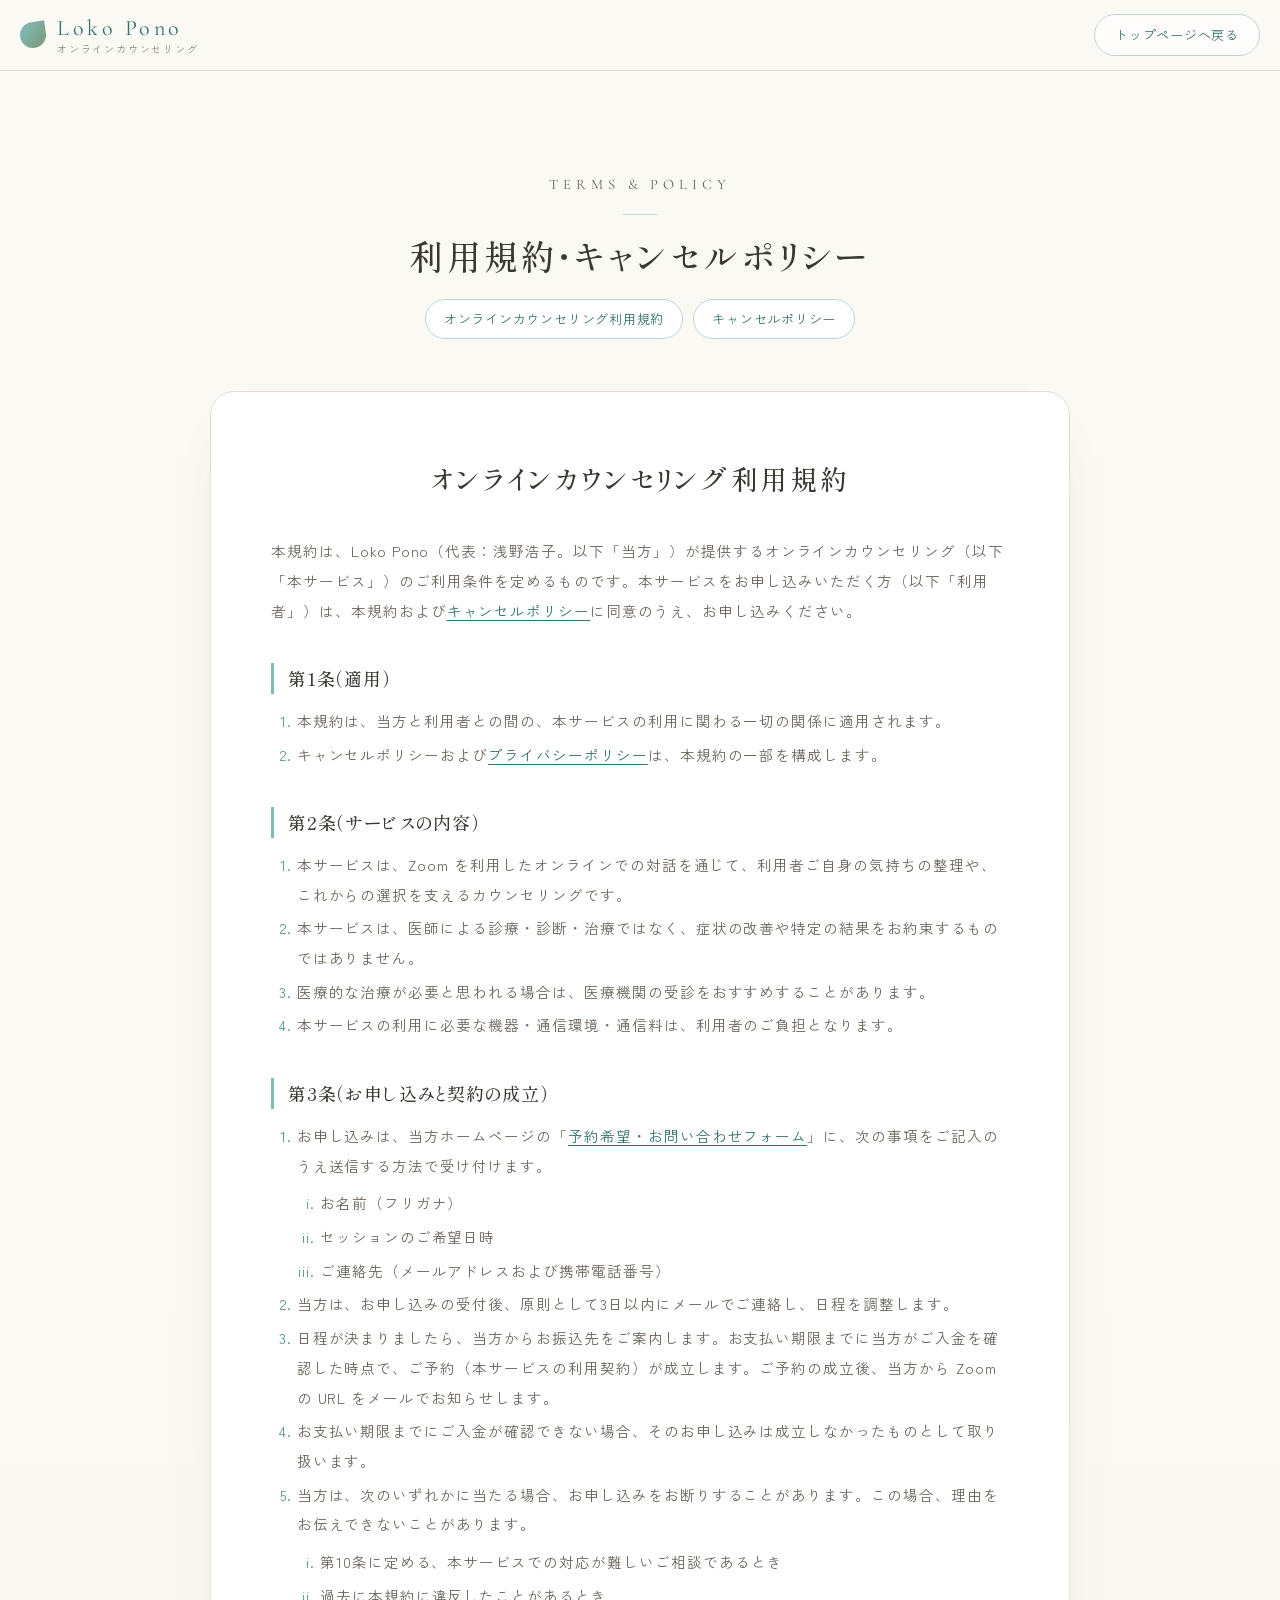
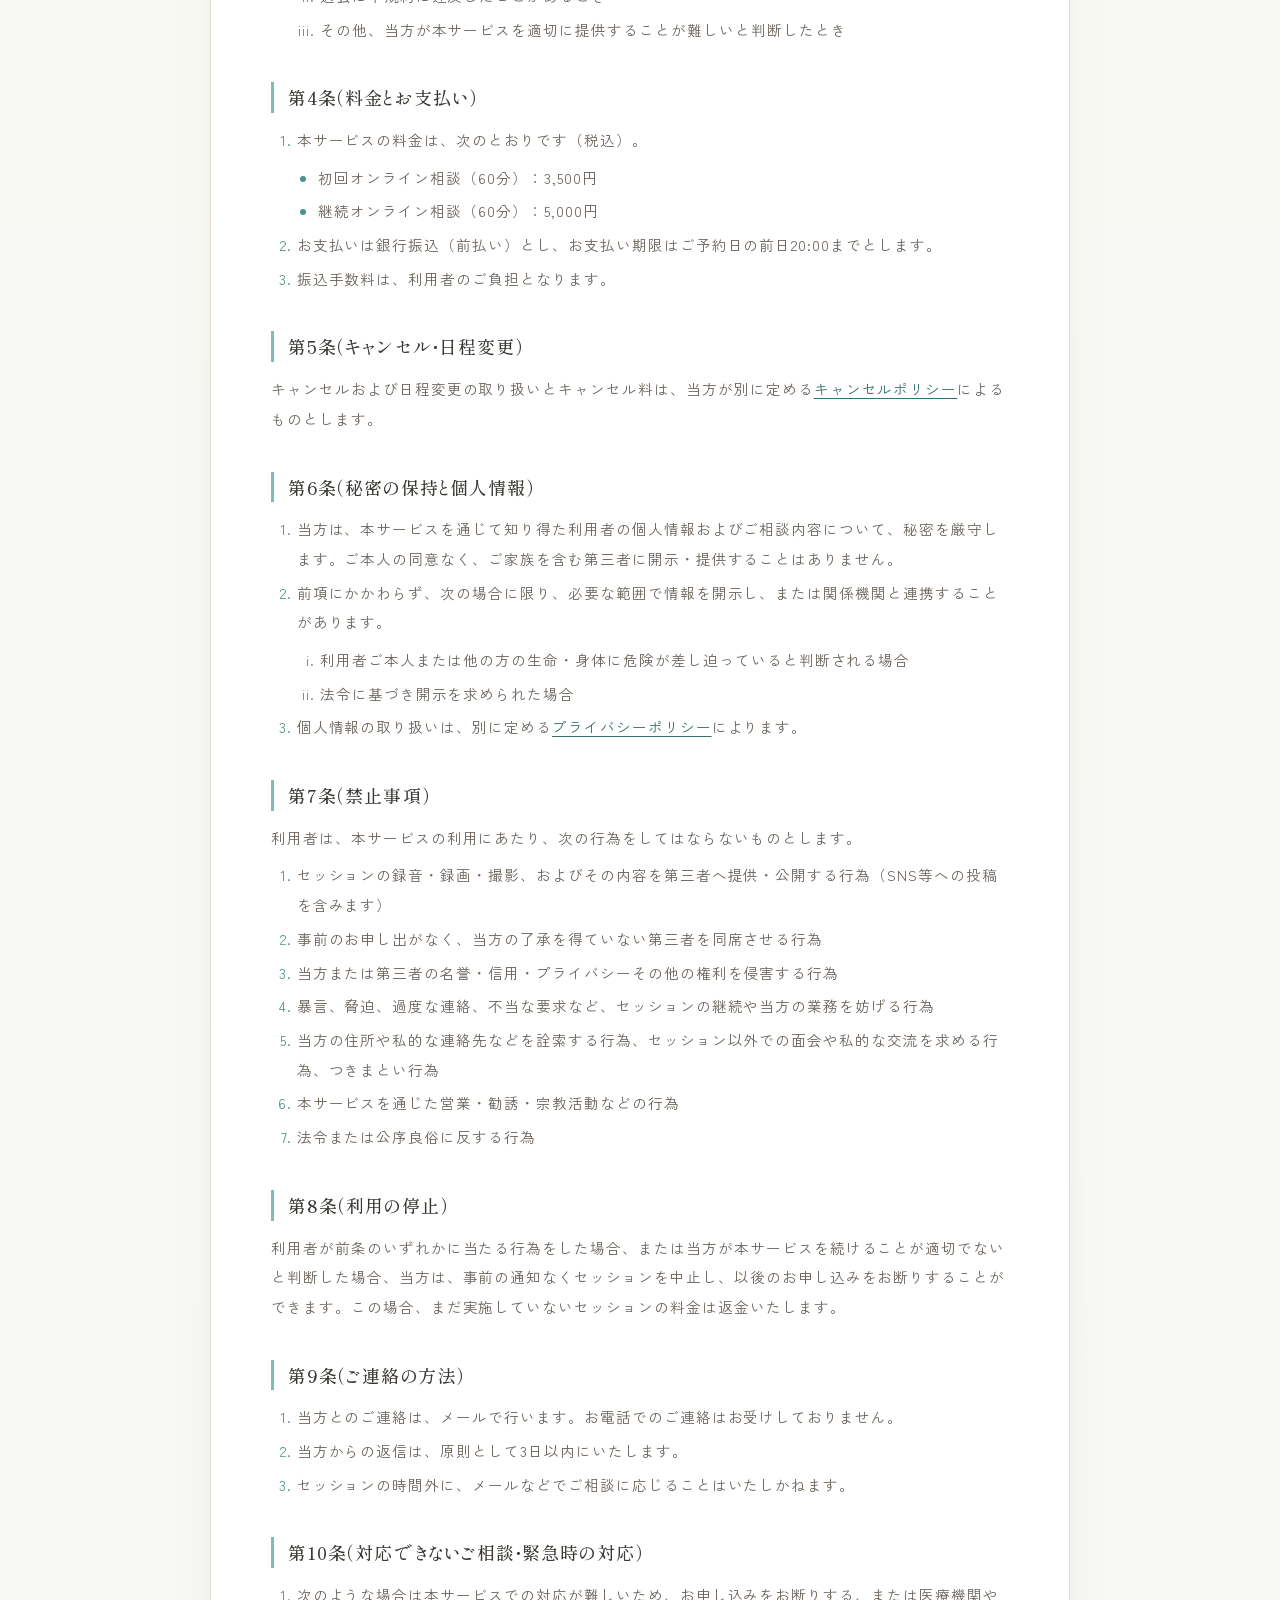
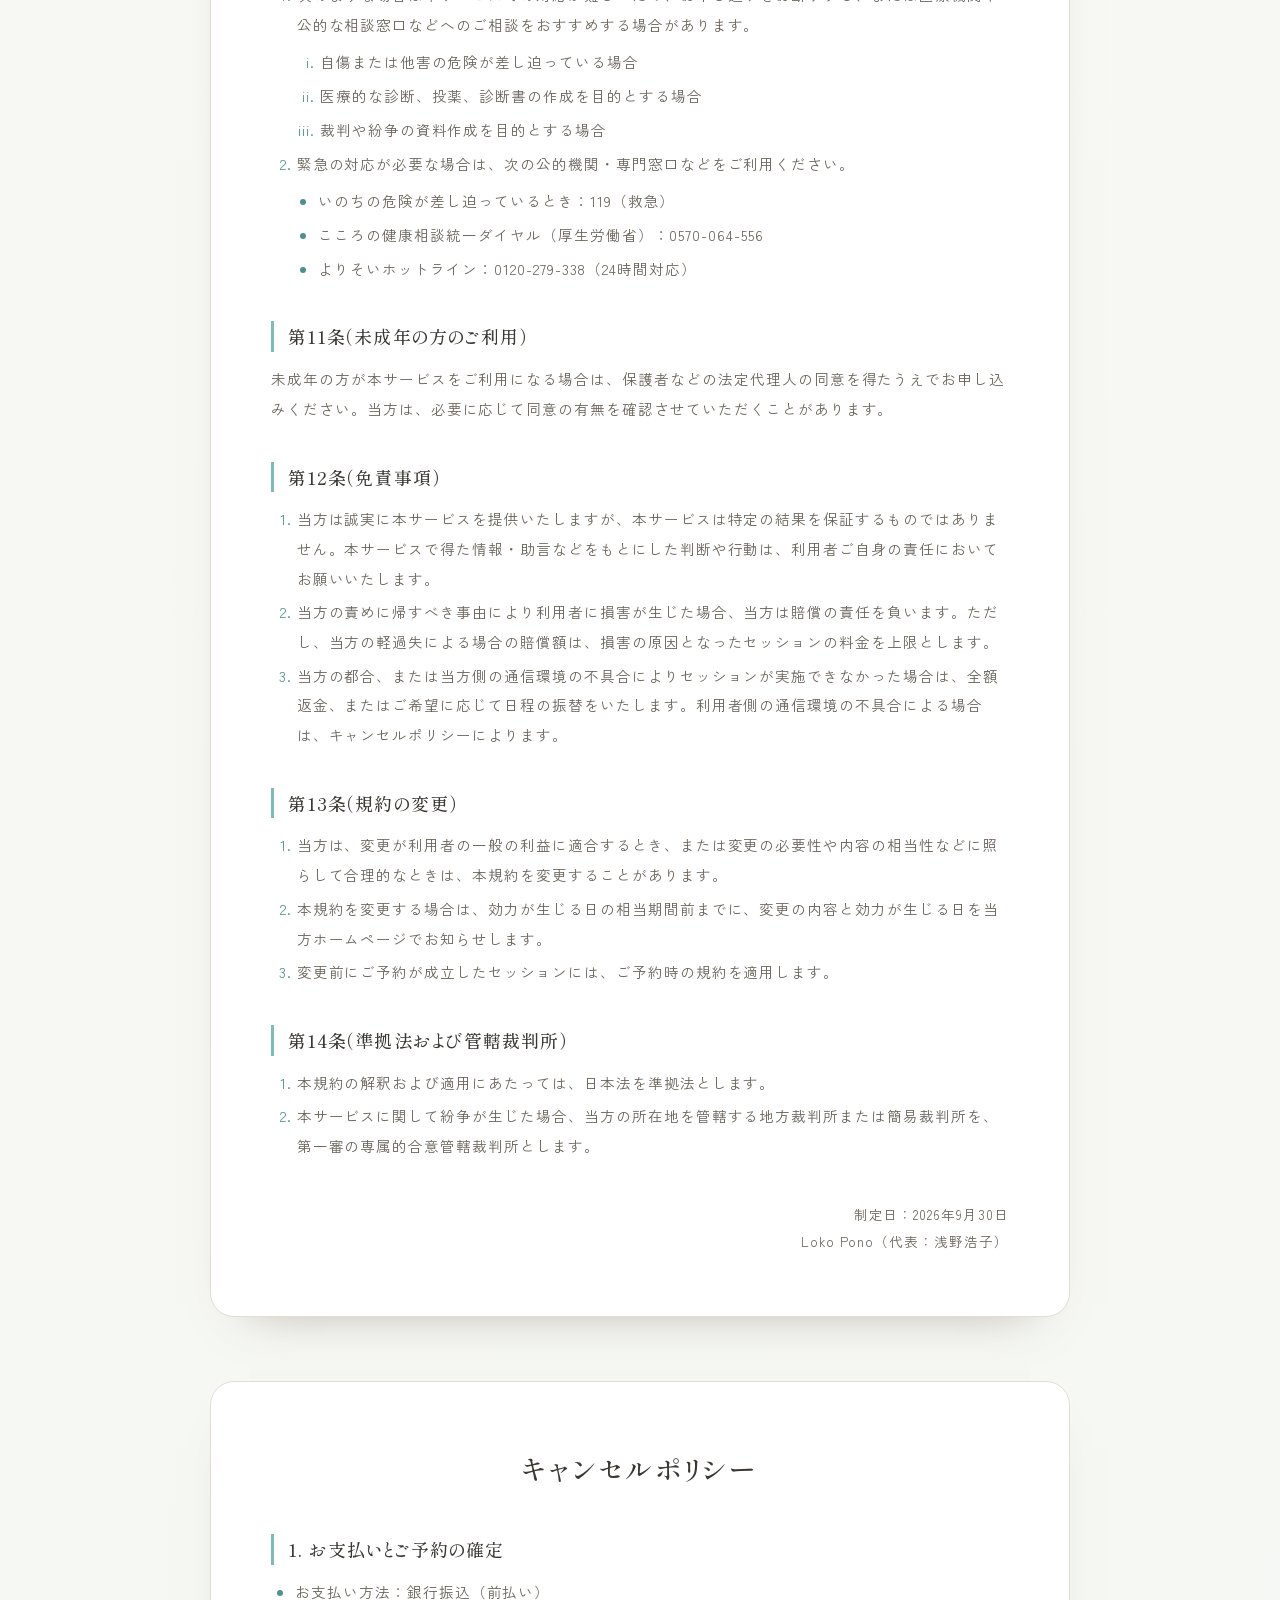
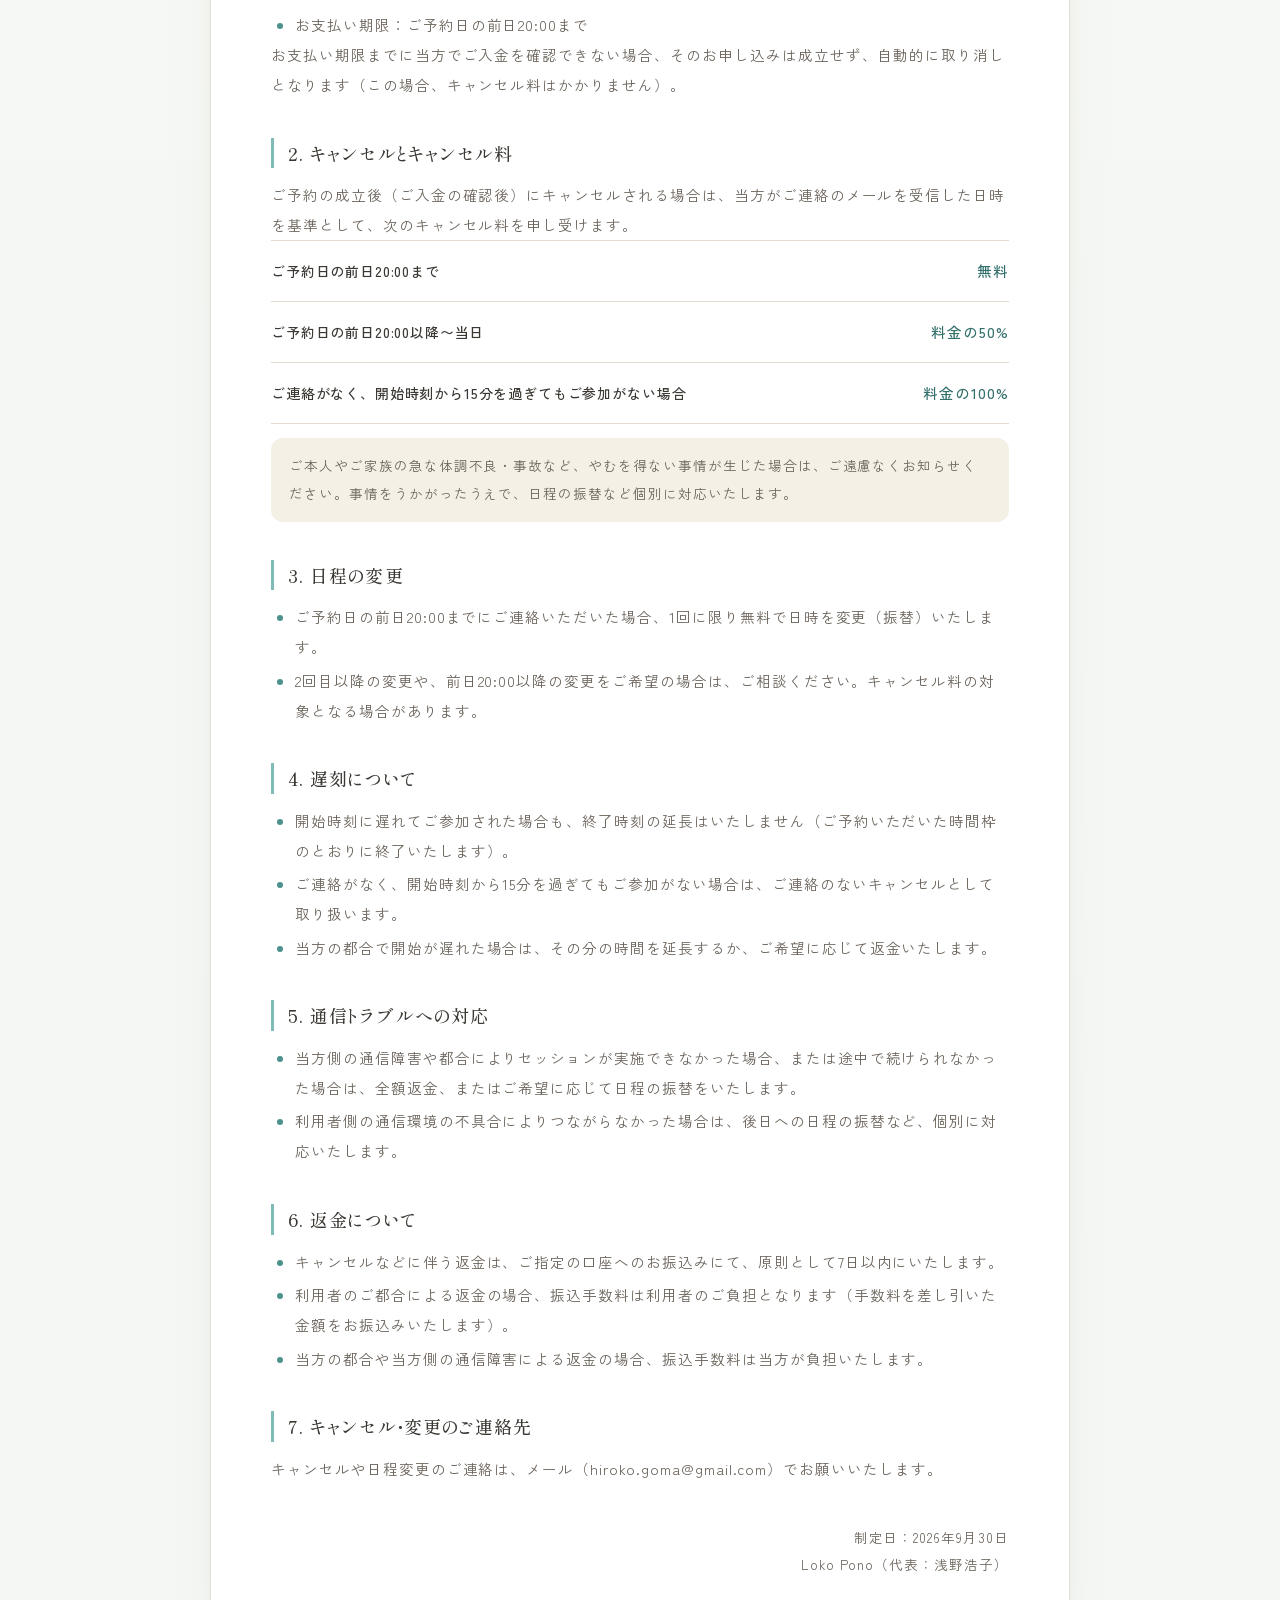
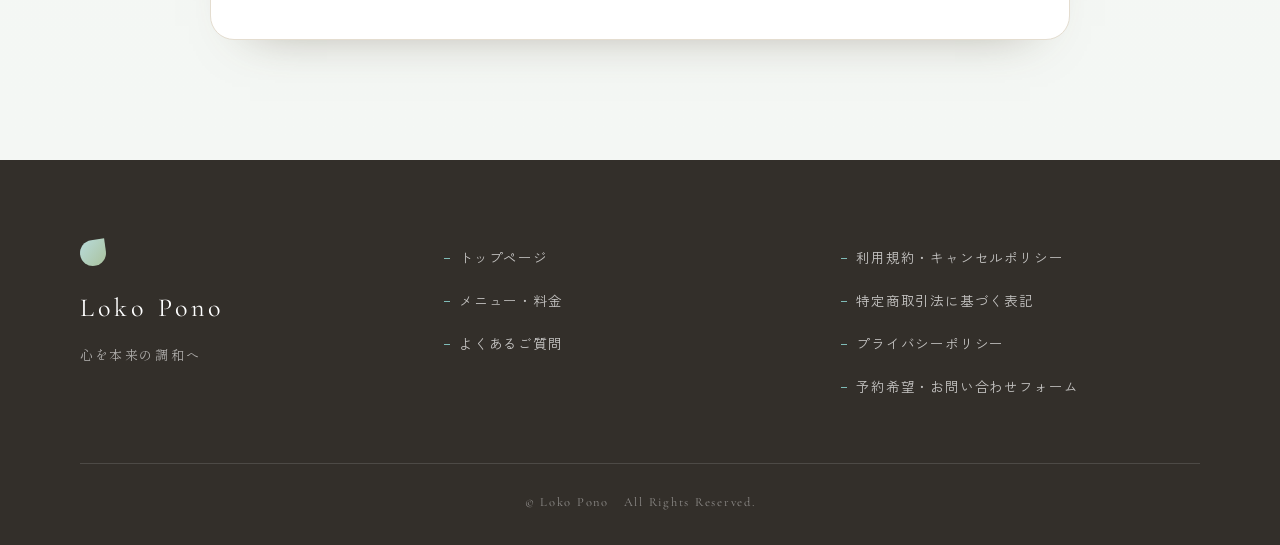
==== terms.html @ d4ac3c30 "Add files via upload" ====
<!DOCTYPE html>
<html lang="ja">
<head>
<meta charset="UTF-8">
<meta name="viewport" content="width=device-width, initial-scale=1.0">
<title>利用規約・キャンセルポリシー｜Loko Pono（ロコ・ポノ）オンラインカウンセリング</title>
<meta name="description" content="Loko Pono オンラインカウンセリングの利用規約とキャンセルポリシーです。">
<meta name="format-detection" content="telephone=no">
<link rel="preconnect" href="https://fonts.googleapis.com">
<link rel="preconnect" href="https://fonts.gstatic.com" crossorigin>
<link href="https://fonts.googleapis.com/css2?family=Shippori+Mincho+B1:wght@400;500;600&family=Zen+Kaku+Gothic+New:wght@300;400;500;700&family=Cormorant+Garamond:ital,wght@0,300;0,400;1,300&display=swap" rel="stylesheet">
<link rel="stylesheet" href="assets/css/style.css">
</head>
<body class="page-legal">

<header class="header" id="header">
  <div class="header__inner">
    <a href="index.html" class="logo">
      <span class="logo__mark" aria-hidden="true"></span>
      <span class="logo__text">
        <span class="logo__en">Loko Pono</span>
        <span class="logo__ja">オンラインカウンセリング</span>
      </span>
    </a>
    <a href="index.html" class="header__back">トップページへ戻る</a>
  </div>
</header>

<main class="legal">
  <div class="legal__inner">
    <header class="sec-head">
      <p class="sec-head__en">Terms &amp; Policy</p>
      <h1 class="sec-head__ja">利用規約・<br class="sp-only">キャンセルポリシー</h1>
    </header>

    <nav class="legal__toc" aria-label="このページの目次">
      <a href="#terms">オンラインカウンセリング利用規約</a>
      <a href="#cancel">キャンセルポリシー</a>
    </nav>

    <!-- ============ 利用規約 ============ -->
    <section class="legal__box" id="terms">
      <h2 class="legal__title">オンラインカウンセリング<br class="sp-only">利用規約</h2>
      <p class="legal__lead">本規約は、Loko Pono（代表：浅野浩子。以下「当方」）が提供するオンラインカウンセリング（以下「本サービス」）のご利用条件を定めるものです。本サービスをお申し込みいただく方（以下「利用者」）は、本規約および<a href="#cancel">キャンセルポリシー</a>に同意のうえ、お申し込みください。</p>

      <h3>第1条（適用）</h3>
      <ol>
        <li>本規約は、当方と利用者との間の、本サービスの利用に関わる一切の関係に適用されます。</li>
        <li>キャンセルポリシーおよび<a href="privacy.html">プライバシーポリシー</a>は、本規約の一部を構成します。</li>
      </ol>

      <h3>第2条（サービスの内容）</h3>
      <ol>
        <li>本サービスは、Zoom を利用したオンラインでの対話を通じて、利用者ご自身の気持ちの整理や、これからの選択を支えるカウンセリングです。</li>
        <li>本サービスは、医師による診療・診断・治療ではなく、症状の改善や特定の結果をお約束するものではありません。</li>
        <li>医療的な治療が必要と思われる場合は、医療機関の受診をおすすめすることがあります。</li>
        <li>本サービスの利用に必要な機器・通信環境・通信料は、利用者のご負担となります。</li>
      </ol>

      <h3>第3条（お申し込みと契約の成立）</h3>
      <ol>
        <li>お申し込みは、当方ホームページの「<a href="index.html#reserve">予約希望・お問い合わせフォーム</a>」に、次の事項をご記入のうえ送信する方法で受け付けます。
          <ol>
            <li>お名前（フリガナ）</li>
            <li>セッションのご希望日時</li>
            <li>ご連絡先（メールアドレスおよび携帯電話番号）</li>
          </ol>
        </li>
        <li>当方は、お申し込みの受付後、原則として3日以内にメールでご連絡し、日程を調整します。</li>
        <li>日程が決まりましたら、当方からお振込先をご案内します。お支払い期限までに当方がご入金を確認した時点で、ご予約（本サービスの利用契約）が成立します。ご予約の成立後、当方から Zoom の URL をメールでお知らせします。</li>
        <li>お支払い期限までにご入金が確認できない場合、そのお申し込みは成立しなかったものとして取り扱います。</li>
        <li>当方は、次のいずれかに当たる場合、お申し込みをお断りすることがあります。この場合、理由をお伝えできないことがあります。
          <ol>
            <li>第10条に定める、本サービスでの対応が難しいご相談であるとき</li>
            <li>過去に本規約に違反したことがあるとき</li>
            <li>その他、当方が本サービスを適切に提供することが難しいと判断したとき</li>
          </ol>
        </li>
      </ol>

      <h3>第4条（料金とお支払い）</h3>
      <ol>
        <li>本サービスの料金は、次のとおりです（税込）。
          <ul>
            <li>初回オンライン相談（60分）：3,500円</li>
            <li>継続オンライン相談（60分）：5,000円</li>
          </ul>
        </li>
        <li>お支払いは銀行振込（前払い）とし、お支払い期限はご予約日の前日20:00までとします。</li>
        <li>振込手数料は、利用者のご負担となります。</li>
      </ol>

      <h3>第5条（キャンセル・日程変更）</h3>
      <p>キャンセルおよび日程変更の取り扱いとキャンセル料は、当方が別に定める<a href="#cancel">キャンセルポリシー</a>によるものとします。</p>

      <h3>第6条（秘密の保持と個人情報）</h3>
      <ol>
        <li>当方は、本サービスを通じて知り得た利用者の個人情報およびご相談内容について、秘密を厳守します。ご本人の同意なく、ご家族を含む第三者に開示・提供することはありません。</li>
        <li>前項にかかわらず、次の場合に限り、必要な範囲で情報を開示し、または関係機関と連携することがあります。
          <ol>
            <li>利用者ご本人または他の方の生命・身体に危険が差し迫っていると判断される場合</li>
            <li>法令に基づき開示を求められた場合</li>
          </ol>
        </li>
        <li>個人情報の取り扱いは、別に定める<a href="privacy.html">プライバシーポリシー</a>によります。</li>
      </ol>

      <h3>第7条（禁止事項）</h3>
      <p>利用者は、本サービスの利用にあたり、次の行為をしてはならないものとします。</p>
      <ol>
        <li>セッションの録音・録画・撮影、およびその内容を第三者へ提供・公開する行為（SNS等への投稿を含みます）</li>
        <li>事前のお申し出がなく、当方の了承を得ていない第三者を同席させる行為</li>
        <li>当方または第三者の名誉・信用・プライバシーその他の権利を侵害する行為</li>
        <li>暴言、脅迫、過度な連絡、不当な要求など、セッションの継続や当方の業務を妨げる行為</li>
        <li>当方の住所や私的な連絡先などを詮索する行為、セッション以外での面会や私的な交流を求める行為、つきまとい行為</li>
        <li>本サービスを通じた営業・勧誘・宗教活動などの行為</li>
        <li>法令または公序良俗に反する行為</li>
      </ol>

      <h3>第8条（利用の停止）</h3>
      <p>利用者が前条のいずれかに当たる行為をした場合、または当方が本サービスを続けることが適切でないと判断した場合、当方は、事前の通知なくセッションを中止し、以後のお申し込みをお断りすることができます。この場合、まだ実施していないセッションの料金は返金いたします。</p>

      <h3>第9条（ご連絡の方法）</h3>
      <ol>
        <li>当方とのご連絡は、メールで行います。お電話でのご連絡はお受けしておりません。</li>
        <li>当方からの返信は、原則として3日以内にいたします。</li>
        <li>セッションの時間外に、メールなどでご相談に応じることはいたしかねます。</li>
      </ol>

      <h3>第10条（対応できないご相談・緊急時の対応）</h3>
      <ol>
        <li>次のような場合は本サービスでの対応が難しいため、お申し込みをお断りする、または医療機関や公的な相談窓口などへのご相談をおすすめする場合があります。
          <ol>
            <li>自傷または他害の危険が差し迫っている場合</li>
            <li>医療的な診断、投薬、診断書の作成を目的とする場合</li>
            <li>裁判や紛争の資料作成を目的とする場合</li>
          </ol>
        </li>
        <li>緊急の対応が必要な場合は、次の公的機関・専門窓口などをご利用ください。
          <ul>
            <li>いのちの危険が差し迫っているとき：119（救急）</li>
            <li>こころの健康相談統一ダイヤル（厚生労働省）：0570-064-556</li>
            <li>よりそいホットライン：0120-279-338（24時間対応）</li>
          </ul>
        </li>
      </ol>

      <h3>第11条（未成年の方のご利用）</h3>
      <p>未成年の方が本サービスをご利用になる場合は、保護者などの法定代理人の同意を得たうえでお申し込みください。当方は、必要に応じて同意の有無を確認させていただくことがあります。</p>

      <h3>第12条（免責事項）</h3>
      <ol>
        <li>当方は誠実に本サービスを提供いたしますが、本サービスは特定の結果を保証するものではありません。本サービスで得た情報・助言などをもとにした判断や行動は、利用者ご自身の責任においてお願いいたします。</li>
        <li>当方の責めに帰すべき事由により利用者に損害が生じた場合、当方は賠償の責任を負います。ただし、当方の軽過失による場合の賠償額は、損害の原因となったセッションの料金を上限とします。</li>
        <li>当方の都合、または当方側の通信環境の不具合によりセッションが実施できなかった場合は、全額返金、またはご希望に応じて日程の振替をいたします。利用者側の通信環境の不具合による場合は、キャンセルポリシーによります。</li>
      </ol>

      <h3>第13条（規約の変更）</h3>
      <ol>
        <li>当方は、変更が利用者の一般の利益に適合するとき、または変更の必要性や内容の相当性などに照らして合理的なときは、本規約を変更することがあります。</li>
        <li>本規約を変更する場合は、効力が生じる日の相当期間前までに、変更の内容と効力が生じる日を当方ホームページでお知らせします。</li>
        <li>変更前にご予約が成立したセッションには、ご予約時の規約を適用します。</li>
      </ol>

      <h3>第14条（準拠法および管轄裁判所）</h3>
      <ol>
        <li>本規約の解釈および適用にあたっては、日本法を準拠法とします。</li>
        <li>本サービスに関して紛争が生じた場合、当方の所在地を管轄する地方裁判所または簡易裁判所を、第一審の専属的合意管轄裁判所とします。</li>
      </ol>

      <p class="legal__date">制定日：2026年9月30日<br>Loko Pono（代表：浅野浩子）</p>
    </section>

    <!-- ============ キャンセルポリシー ============ -->
    <section class="legal__box" id="cancel">
      <h2 class="legal__title">キャンセルポリシー</h2>

      <h3>1. お支払いとご予約の確定</h3>
      <ul>
        <li>お支払い方法：銀行振込（前払い）</li>
        <li>お支払い期限：ご予約日の前日20:00まで</li>
      </ul>
      <p>お支払い期限までに当方でご入金を確認できない場合、そのお申し込みは成立せず、自動的に取り消しとなります（この場合、キャンセル料はかかりません）。</p>

      <h3>2. キャンセルとキャンセル料</h3>
      <p>ご予約の成立後（ご入金の確認後）にキャンセルされる場合は、当方がご連絡のメールを受信した日時を基準として、次のキャンセル料を申し受けます。</p>
      <dl class="legal__table legal__fee">
        <div><dt>ご予約日の前日20:00まで</dt><dd>無料</dd></div>
        <div><dt>ご予約日の前日20:00以降〜当日</dt><dd>料金の50%</dd></div>
        <div><dt>ご連絡がなく、開始時刻から15分を過ぎてもご参加がない場合</dt><dd>料金の100%</dd></div>
      </dl>
      <p class="legal__note">ご本人やご家族の急な体調不良・事故など、やむを得ない事情が生じた場合は、ご遠慮なくお知らせください。事情をうかがったうえで、日程の振替など個別に対応いたします。</p>

      <h3>3. 日程の変更</h3>
      <ul>
        <li>ご予約日の前日20:00までにご連絡いただいた場合、1回に限り無料で日時を変更（振替）いたします。</li>
        <li>2回目以降の変更や、前日20:00以降の変更をご希望の場合は、ご相談ください。キャンセル料の対象となる場合があります。</li>
      </ul>

      <h3>4. 遅刻について</h3>
      <ul>
        <li>開始時刻に遅れてご参加された場合も、終了時刻の延長はいたしません（ご予約いただいた時間枠のとおりに終了いたします）。</li>
        <li>ご連絡がなく、開始時刻から15分を過ぎてもご参加がない場合は、ご連絡のないキャンセルとして取り扱います。</li>
        <li>当方の都合で開始が遅れた場合は、その分の時間を延長するか、ご希望に応じて返金いたします。</li>
      </ul>

      <h3>5. 通信トラブルへの対応</h3>
      <ul>
        <li>当方側の通信障害や都合によりセッションが実施できなかった場合、または途中で続けられなかった場合は、全額返金、またはご希望に応じて日程の振替をいたします。</li>
        <li>利用者側の通信環境の不具合によりつながらなかった場合は、後日への日程の振替など、個別に対応いたします。</li>
      </ul>

      <h3>6. 返金について</h3>
      <ul>
        <li>キャンセルなどに伴う返金は、ご指定の口座へのお振込みにて、原則として7日以内にいたします。</li>
        <li>利用者のご都合による返金の場合、振込手数料は利用者のご負担となります（手数料を差し引いた金額をお振込みいたします）。</li>
        <li>当方の都合や当方側の通信障害による返金の場合、振込手数料は当方が負担いたします。</li>
      </ul>

      <h3>7. キャンセル・変更のご連絡先</h3>
      <p>キャンセルや日程変更のご連絡は、メール（<span data-contact-email>hiroko.goma@gmail.com</span>）でお願いいたします。</p>

      <p class="legal__date">制定日：2026年9月30日<br>Loko Pono（代表：浅野浩子）</p>
    </section>
  </div>
</main>

<footer class="footer">
  <div class="container footer__inner">
    <div class="footer__brand">
      <span class="logo__mark logo__mark--light" aria-hidden="true"></span>
      <p class="footer__name">Loko Pono</p>
      <p class="footer__concept">心を本来の調和へ</p>
    </div>
    <nav class="footer__nav" aria-label="フッターメニュー">
      <ul>
        <li><a href="index.html">トップページ</a></li>
        <li><a href="index.html#price">メニュー・料金</a></li>
        <li><a href="index.html#faq">よくあるご質問</a></li>
      </ul>
      <ul>
        <li><a href="terms.html">利用規約・キャンセルポリシー</a></li>
        <li><a href="tokushoho.html">特定商取引法に基づく表記</a></li>
        <li><a href="privacy.html">プライバシーポリシー</a></li>
        <li><a href="index.html#reserve">予約希望・お問い合わせフォーム</a></li>
      </ul>
    </nav>
  </div>
  <p class="copyright">&copy; Loko Pono　All Rights Reserved.</p>
</footer>

</body>
</html>
---- assets/css/style.css ----
@charset "UTF-8";

/* =========================================================
   Loko Pono LP  /  style.css
   カラー：淡いターコイズブルー・アースカラー・白・緑・茶
   ========================================================= */

/* ---------- 1. トークン ---------- */
:root{
  /* base */
  --c-bg:          #fbf9f4;   /* 生成りの白 */
  --c-bg-warm:     #f5f0e6;   /* アース系の下地 */
  --c-white:       #ffffff;

  /* turquoise */
  --c-tq-pale:     #e2f0ee;
  --c-tq-light:    #b7d9d5;
  --c-tq:          #7fbcb8;
  --c-tq-deep:     #4d918c;
  --c-tq-dark:     #34706c;

  /* earth / green */
  --c-earth-pale:  #eee6d8;
  --c-earth:       #b09a7e;
  --c-earth-deep:  #7d6a52;
  --c-green:       #7f9673;
  --c-green-deep:  #5b7150;

  /* text */
  --c-ink:         #3b3833;
  --c-ink-mid:     #6b645c;
  --c-ink-soft:    #8d867c;
  --c-line:        #e4ddd0;

  /* type */
  --f-mincho: "Shippori Mincho B1", "Yu Mincho", "YuMincho", "Hiragino Mincho ProN", serif;
  --f-gothic: "Zen Kaku Gothic New", "Hiragino Sans", "Yu Gothic", "Meiryo", sans-serif;
  --f-en:     "Cormorant Garamond", "Shippori Mincho B1", serif;

  /* layout */
  --w-container: 1120px;
  --pad-x: 6vw;
  --header-h: 84px;
  --ease: cubic-bezier(.22,.61,.36,1);
}

/* ---------- 2. リセット ---------- */
*,*::before,*::after{ box-sizing:border-box; }
html{
  -webkit-text-size-adjust:100%;
  scroll-behavior:smooth;
  scroll-padding-top: var(--header-h);
}
body{
  margin:0;
  background:var(--c-bg);
  color:var(--c-ink);
  font-family:var(--f-gothic);
  font-weight:400;
  font-size:16px;
  line-height:2;
  letter-spacing:.06em;
  font-feature-settings:"palt";
  overflow-x:hidden;
  -webkit-font-smoothing:antialiased;
}
img{ max-width:100%; height:auto; display:block; }
a{ color:inherit; text-decoration:none; transition:opacity .3s var(--ease), color .3s var(--ease); }
ul,ol,dl,dd{ margin:0; padding:0; list-style:none; }
h1,h2,h3,h4,p,figure,blockquote{ margin:0; }
button{ font:inherit; color:inherit; background:none; border:0; cursor:pointer; }
em{ font-style:normal; }
::selection{ background:var(--c-tq-light); color:var(--c-ink); }

/* ---------- 3. 共通ユーティリティ ---------- */
.container{
  width:min(var(--w-container), calc(100% - var(--pad-x) * 2));
  margin-inline:auto;
}
.pc-only{ display:inline; }
.sp-only{ display:none; }

.section{
  position:relative;
  padding: clamp(80px, 11vw, 140px) 0;
}

/* --- セクション見出し --- */
.sec-head{
  text-align:center;
  margin-bottom: clamp(42px, 6vw, 72px);
}
.sec-head__en{
  font-family:var(--f-en);
  font-size: clamp(13px, 1.4vw, 16px);
  letter-spacing:.34em;
  text-transform:uppercase;
  color:var(--c-tq-deep);
  margin-bottom:14px;
}
.sec-head__en::after{
  content:"";
  display:block;
  width:34px; height:1px;
  margin:14px auto 0;
  background:var(--c-tq-light);
}
.sec-head__ja{
  font-family:var(--f-mincho);
  font-weight:500;
  font-size: clamp(23px, 3.2vw, 34px);
  line-height:1.6;
  letter-spacing:.1em;
}

/* --- ボタン --- */
.btn{
  --btn-bg: var(--c-tq-deep);
  position:relative;
  display:inline-flex;
  align-items:center;
  justify-content:center;
  gap:.6em;
  min-height:62px;
  padding:0 clamp(26px,3.6vw,46px);
  border-radius:999px;
  font-family:var(--f-gothic);
  font-weight:500;
  font-size: clamp(14px,1.5vw,16px);
  letter-spacing:.08em;
  line-height:1.5;
  text-align:center;
  overflow:hidden;
  transition:transform .4s var(--ease), box-shadow .4s var(--ease);
}
.btn span{ position:relative; z-index:1; }
.btn::after{
  content:"";
  position:absolute; inset:0;
  background:var(--btn-bg);
  transform:scale(1);
  transition:filter .4s var(--ease);
}
.btn--primary{
  color:#fff;
  box-shadow:0 12px 30px -14px rgba(52,112,108,.7);
}
.btn--primary::after{
  background:linear-gradient(120deg, var(--c-tq-deep) 0%, var(--c-tq) 55%, var(--c-green) 130%);
}
.btn--primary:hover{
  transform:translateY(-3px);
  box-shadow:0 18px 36px -14px rgba(52,112,108,.85);
}
.btn--primary:hover::after{ filter:brightness(1.08); }
.btn--lg{ min-height:70px; font-size: clamp(15px,1.7vw,17px); }

.btn--ghost{
  color:var(--c-ink);
  border:1px solid var(--c-tq-light);
  background:rgba(255,255,255,.6);
  backdrop-filter:blur(4px);
}
.btn--ghost::after{ display:none; }
.btn--ghost:hover{
  background:var(--c-tq-pale);
  transform:translateY(-3px);
}

/* --- スクロールアニメーション --- */
[data-anim]{
  opacity:0;
  transform:translateY(28px);
  transition:opacity 1s var(--ease), transform 1s var(--ease);
}
[data-anim].is-visible{ opacity:1; transform:none; }
@media (prefers-reduced-motion: reduce){
  html{ scroll-behavior:auto; }
  [data-anim]{ opacity:1; transform:none; transition:none; }
  *,*::before,*::after{ animation-duration:.001s !important; transition-duration:.001s !important; }
}

/* ---------- 4. ローダー ---------- */
.loader{
  position:fixed; inset:0; z-index:9999;
  display:grid; place-items:center;
  background:var(--c-bg);
  /* JS が動かない場合でも必ず消えるよう、CSS 側にも退場アニメーションを持たせる */
  animation:loaderOut .8s var(--ease) 1.9s forwards;
}
.loader.is-hidden{ animation:loaderOut .6s var(--ease) forwards; }
@keyframes loaderOut{
  to{ opacity:0; visibility:hidden; pointer-events:none; }
}
.loader__inner{ text-align:center; }
.loader__mark{
  display:block;
  width:40px; height:40px;
  margin:0 auto 18px;
  border-radius:50% 0 50% 50%;
  background:linear-gradient(135deg, var(--c-tq-light), var(--c-green));
  animation:leafSpin 2.4s ease-in-out infinite;
}
@keyframes leafSpin{
  0%,100%{ transform:rotate(-12deg) scale(1); opacity:.85; }
  50%    { transform:rotate(16deg)  scale(1.08); opacity:1; }
}
.loader__text{
  font-family:var(--f-en);
  font-size:18px; letter-spacing:.4em;
  color:var(--c-tq-deep);
}

/* ---------- 5. ヘッダー ---------- */
.header{
  position:fixed; top:0; left:0; right:0; z-index:100;
  height:var(--header-h);
  transition:background .5s var(--ease), box-shadow .5s var(--ease), height .5s var(--ease);
}
.header.is-scrolled{
  height:70px;
  background:rgba(251,249,244,.9);
  backdrop-filter:blur(12px);
  box-shadow:0 1px 0 rgba(180,168,148,.28);
}
.header__inner{
  height:100%;
  width:min(1360px, calc(100% - 40px));
  margin-inline:auto;
  display:flex; align-items:center; justify-content:space-between;
  gap:20px;
}

.logo{ display:flex; align-items:center; gap:11px; }
.logo__mark{
  display:block;
  width:26px; height:26px; flex:none;
  border-radius:50% 0 50% 50%;
  background:linear-gradient(135deg, var(--c-tq) 10%, var(--c-green) 100%);
  transform:rotate(-8deg);
}
.logo__mark--light{
  background:linear-gradient(135deg, var(--c-tq-light) 10%, #a9c19c 100%);
}
.logo__text{ display:flex; flex-direction:column; line-height:1.25; }
.logo__en{
  font-family:var(--f-en);
  font-size:22px; letter-spacing:.16em;
  color:var(--c-tq-dark);
}
.logo__ja{
  font-size:10px; letter-spacing:.18em;
  color:var(--c-ink-soft);
}

.gnav{ display:flex; align-items:center; gap: clamp(14px,2vw,30px); }
.gnav__list{ display:flex; align-items:center; gap: clamp(12px,1.8vw,28px); }
.gnav__link{
  display:flex; flex-direction:column; align-items:center; gap:1px;
  padding:6px 2px;
  position:relative;
}
.gnav__en{
  font-family:var(--f-en);
  font-size:13px; letter-spacing:.14em;
  color:var(--c-tq-deep);
  white-space:nowrap;
}
.gnav__ja{ font-size:10.5px; letter-spacing:.1em; color:var(--c-ink-mid); }
.gnav__link::after{
  content:"";
  position:absolute; left:50%; bottom:0;
  width:0; height:1px;
  background:var(--c-tq);
  transform:translateX(-50%);
  transition:width .4s var(--ease);
}
.gnav__link:hover::after{ width:100%; }

.gnav__cta{
  display:inline-flex; align-items:center;
  height:46px; padding:0 22px;
  border-radius:999px;
  background:linear-gradient(120deg, var(--c-tq-deep), var(--c-tq));
  color:#fff;
  font-size:12.5px; font-weight:500; letter-spacing:.06em;
  white-space:nowrap;
  box-shadow:0 8px 20px -10px rgba(52,112,108,.75);
  transition:transform .35s var(--ease), filter .35s var(--ease);
}
.gnav__cta:hover{ transform:translateY(-2px); filter:brightness(1.07); }

/* ハンバーガー */
.hamburger{
  display:none;
  /* ドロワー(.gnav z-index:95)と同じ重なり文脈にあるため、必ず上に来るよう指定 */
  position:relative; z-index:110;
  width:46px; height:46px;
  border-radius:50%;
  background:rgba(255,255,255,.75);
  backdrop-filter:blur(6px);
  border:1px solid var(--c-line);
}
.hamburger span{
  position:absolute; left:13px;
  width:20px; height:1.5px;
  background:var(--c-tq-dark);
  border-radius:2px;
  transition:transform .4s var(--ease), opacity .3s var(--ease);
}
.hamburger span:nth-child(1){ top:17px; }
.hamburger span:nth-child(2){ top:22.5px; }
.hamburger span:nth-child(3){ top:28px; }
.hamburger.is-open span:nth-child(1){ transform:translateY(5.5px) rotate(38deg); }
.hamburger.is-open span:nth-child(2){ opacity:0; }
.hamburger.is-open span:nth-child(3){ transform:translateY(-5.5px) rotate(-38deg); }

.nav-overlay{
  position:fixed; inset:0; z-index:90;
  background:rgba(59,56,51,.32);
  backdrop-filter:blur(2px);
  opacity:0;
  transition:opacity .4s var(--ease);
}
.nav-overlay.is-open{ opacity:1; }

/* ---------- 6. ヒーロー ---------- */
.hero{
  position:relative;
  min-height: min(100svh, 940px);
  padding: calc(var(--header-h) + 40px) 0 90px;
  display:flex; align-items:center;
  overflow:hidden;
  background:
    radial-gradient(120% 90% at 78% 6%, #ffffff 0%, rgba(255,255,255,0) 58%),
    radial-gradient(90% 70% at 8% 92%, var(--c-tq-pale) 0%, rgba(226,240,238,0) 60%),
    linear-gradient(165deg, #fdfcf7 0%, #f6f2e8 46%, #eef4f0 100%);
}
/* 木漏れ日の光 */
.hero__light{
  position:absolute; inset:-20% -10%;
  background:
    radial-gradient(closest-side, rgba(255,252,232,.95), rgba(255,252,232,0) 70%) 12% 18% / 34vw 34vw no-repeat,
    radial-gradient(closest-side, rgba(226,240,238,.85), rgba(226,240,238,0) 70%) 88% 74% / 40vw 40vw no-repeat,
    radial-gradient(closest-side, rgba(233,242,224,.7),  rgba(233,242,224,0) 70%) 62% 4%  / 28vw 28vw no-repeat;
  filter:blur(6px);
  animation:komorebi 16s ease-in-out infinite alternate;
  pointer-events:none;
}
@keyframes komorebi{
  from{ transform:translate3d(0,0,0) scale(1); opacity:.9; }
  to  { transform:translate3d(-2%,2%,0) scale(1.06); opacity:1; }
}

/* 舞う葉 */
.hero__leaves{ position:absolute; inset:0; pointer-events:none; }
.leaf{
  position:absolute;
  width:38px; height:38px;
  fill:var(--c-green);
  opacity:.13;
  animation:floatLeaf 14s ease-in-out infinite;
}
.leaf--1{ top:14%; left:6%;  animation-delay:0s;   }
.leaf--2{ top:70%; left:14%; width:26px; animation-delay:-4s; fill:var(--c-tq-deep); }
.leaf--3{ top:24%; right:8%; width:30px; animation-delay:-7s; }
.leaf--4{ top:82%; right:20%;width:22px; animation-delay:-10s; fill:var(--c-earth); }
@keyframes floatLeaf{
  0%,100%{ transform:translateY(0) rotate(-10deg); }
  50%    { transform:translateY(-26px) rotate(14deg); }
}

.hero__inner{
  position:relative; z-index:2;
  width:min(1240px, calc(100% - var(--pad-x) * 2));
  margin-inline:auto;
  display:grid;
  grid-template-columns: 1fr minmax(320px, 44%);
  align-items:center;
  gap: clamp(30px, 5vw, 72px);
}

.hero__label{
  font-family:var(--f-en);
  font-size:13px; letter-spacing:.32em; text-transform:uppercase;
  color:var(--c-tq-deep);
  margin-bottom:24px;
  padding-left:52px;
  position:relative;
}
.hero__label::before{
  content:"";
  position:absolute; left:0; top:50%;
  width:38px; height:1px;
  background:var(--c-tq);
}
.hero__catch{
  font-family:var(--f-mincho);
  font-weight:500;
  font-size: clamp(35px, 5.6vw, 68px);
  line-height:1.42;
  letter-spacing:.09em;
  color:var(--c-ink);
  margin-bottom: clamp(22px,3vw,32px);
}
.hero__catch .line{ display:block; overflow:hidden; }
.hero__catch .line span{
  display:inline-block;
  transform:translateY(105%);
  animation:riseUp 1.15s var(--ease) forwards;
}
.hero__catch .line:nth-child(1) span{ animation-delay:.15s; }
.hero__catch .line:nth-child(2) span{ animation-delay:.32s; }
@keyframes riseUp{ to{ transform:translateY(0); } }

.hero__sub{
  font-size: clamp(14px, 1.55vw, 16px);
  line-height:2.2;
  color:var(--c-ink-mid);
  margin-bottom: clamp(30px,4vw,44px);
  opacity:0;
  animation:fadeIn 1.2s var(--ease) .7s forwards;
}
@keyframes fadeIn{ to{ opacity:1; } }

.hero__actions{
  display:flex; flex-wrap:wrap; gap:14px;
  opacity:0;
  animation:fadeIn 1.2s var(--ease) .95s forwards;
}

/* アーチ型ビジュアル */
.hero__visual{
  opacity:0;
  animation:archIn 1.6s var(--ease) .45s forwards;
}
@keyframes archIn{
  from{ opacity:0; transform:translateY(36px) scale(.97); }
  to  { opacity:1; transform:none; }
}
.arch{
  position:relative;
  border-radius:999px 999px 22px 22px;
  overflow:hidden;
  box-shadow:0 40px 70px -40px rgba(88,74,54,.6);
}
.arch::before{
  content:"";
  position:absolute; inset:0; z-index:2;
  border-radius:inherit;
  border:1px solid rgba(255,255,255,.55);
  pointer-events:none;
}
.arch img{
  width:100%;
  aspect-ratio: 4 / 5;
  object-fit:cover;
  object-position:46% 46%;
  transform:scale(1.02);
}
.arch__glow{
  position:absolute; inset:0; z-index:1;
  background:linear-gradient(200deg, rgba(255,250,226,.34) 0%, rgba(255,255,255,0) 42%, rgba(80,120,110,.12) 100%);
  pointer-events:none;
}
.hero__caption{
  margin-top:16px;
  text-align:center;
  font-family:var(--f-mincho);
  font-size:12.5px; letter-spacing:.14em;
  color:var(--c-ink-soft);
}

.scroll-cue{
  position:absolute; left:50%; bottom:22px; z-index:3;
  transform:translateX(-50%);
  display:flex; flex-direction:column; align-items:center; gap:10px;
}
.scroll-cue__text{
  font-family:var(--f-en);
  font-size:11px; letter-spacing:.28em; text-transform:uppercase;
  color:var(--c-tq-deep);
}
.scroll-cue__line{
  width:1px; height:52px;
  background:linear-gradient(var(--c-tq), rgba(127,188,184,0));
  position:relative; overflow:hidden;
}
.scroll-cue__line::after{
  content:"";
  position:absolute; left:0; top:-50%;
  width:1px; height:50%;
  background:var(--c-tq-dark);
  animation:cueRun 2.2s ease-in-out infinite;
}
@keyframes cueRun{ 0%{ top:-50%; } 60%,100%{ top:110%; } }

/* ---------- 7. コンセプト ---------- */
.concept{ background:var(--c-bg); }
.concept__lead{
  text-align:center;
  max-width:760px; margin:0 auto clamp(56px,8vw,92px);
}
.concept__word{
  font-family:var(--f-en);
  font-size: clamp(34px, 5vw, 54px);
  letter-spacing:.12em;
  color:var(--c-tq-dark);
  line-height:1.2;
  margin-bottom:8px;
}
.concept__ruby{
  display:block;
  font-family:var(--f-gothic);
  font-size:12px; letter-spacing:.3em;
  color:var(--c-ink-soft);
  margin-top:10px;
}
.concept__meaning{
  font-family:var(--f-mincho);
  font-size: clamp(15px,1.9vw,19px);
  line-height:2.1;
  color:var(--c-ink);
  margin:26px 0 30px;
}
.concept__meaning em{
  background:linear-gradient(transparent 66%, var(--c-tq-pale) 66%);
  padding:0 2px;
}
.concept__text{
  font-size: clamp(14px,1.5vw,15.5px);
  line-height:2.3;
  color:var(--c-ink-mid);
}

.services__title{
  text-align:center;
  font-family:var(--f-mincho);
  font-size: clamp(16px,2vw,20px);
  letter-spacing:.1em;
  margin-bottom:34px;
  color:var(--c-ink);
}
.services__list{
  display:grid;
  grid-template-columns:repeat(3, 1fr);
  gap: clamp(16px, 2.2vw, 26px);
}
.service-card{
  position:relative;
  background:var(--c-white);
  border:1px solid var(--c-line);
  border-radius:20px 20px 20px 4px;
  padding: clamp(28px,3.4vw,40px) clamp(20px,2.4vw,30px) clamp(30px,3.6vw,40px);
  transition:transform .5s var(--ease), box-shadow .5s var(--ease), border-color .5s var(--ease);
}
.service-card:hover{
  transform:translateY(-6px);
  border-color:var(--c-tq-light);
  box-shadow:0 26px 44px -30px rgba(88,74,54,.5);
}
.service-card__num{
  display:block;
  font-family:var(--f-en);
  font-size:15px; letter-spacing:.2em;
  color:var(--c-tq);
  margin-bottom:14px;
}
.service-card h3{
  font-family:var(--f-mincho);
  font-weight:500;
  font-size: clamp(17px,2vw,20px);
  letter-spacing:.08em;
  line-height:1.6;
  margin-bottom:14px;
  padding-bottom:14px;
  border-bottom:1px solid var(--c-tq-pale);
}
.service-card p{
  font-size:14px;
  line-height:2.05;
  color:var(--c-ink-mid);
}
.services__note{
  margin-top:34px;
  text-align:center;
  font-size:13.5px;
  line-height:2.1;
  color:var(--c-ink-soft);
}

/* ---------- 8. お悩み ---------- */
.worry{
  background:linear-gradient(180deg, var(--c-bg) 0%, var(--c-earth-pale) 22%, var(--c-earth-pale) 78%, var(--c-bg) 100%);
  overflow:hidden;
}
.worry__bg{
  position:absolute; inset:0;
  background:
    radial-gradient(closest-side, rgba(255,255,255,.75), rgba(255,255,255,0) 70%) 88% 12% / 46vw 46vw no-repeat,
    radial-gradient(closest-side, rgba(226,240,238,.6),  rgba(226,240,238,0) 70%) 6% 88% / 40vw 40vw no-repeat;
  pointer-events:none;
}
.worry .container{ position:relative; z-index:1; }
.worry__list{
  max-width:840px; margin-inline:auto;
  display:grid; gap:14px;
}
.worry__list li{
  position:relative;
  background:rgba(255,255,255,.86);
  backdrop-filter:blur(6px);
  border-radius:14px;
  padding: clamp(18px,2.4vw,24px) clamp(20px,3vw,32px) clamp(18px,2.4vw,24px) clamp(52px,6vw,68px);
  font-size: clamp(14px,1.6vw,16px);
  line-height:1.95;
  box-shadow:0 14px 30px -26px rgba(88,74,54,.55);
  transition:transform .4s var(--ease), box-shadow .4s var(--ease);
}
.worry__list li:hover{
  transform:translateX(5px);
  box-shadow:0 18px 34px -26px rgba(88,74,54,.7);
}
/* チェックマーク */
.worry__list li::before{
  content:"";
  position:absolute;
  left: clamp(20px,2.6vw,30px);
  top: calc(clamp(18px,2.4vw,24px) + .55em);
  width:15px; height:9px;
  border-left:2px solid var(--c-tq-deep);
  border-bottom:2px solid var(--c-tq-deep);
  transform:rotate(-45deg);
  border-radius:1px;
}
.worry__message{
  margin-top: clamp(40px,5vw,60px);
  text-align:center;
  font-family:var(--f-mincho);
  font-size: clamp(17px,2.5vw,25px);
  line-height:2;
  letter-spacing:.09em;
  color:var(--c-earth-deep);
}
.worry__message::after{
  content:"";
  display:block;
  width:1px; height:44px;
  margin:26px auto 0;
  background:linear-gradient(var(--c-earth), rgba(176,154,126,0));
}

/* ---------- 9. 特徴 ---------- */
.feature{ background:var(--c-bg); }
.feature__list{
  display:grid;
  grid-template-columns:repeat(2, 1fr);
  gap: clamp(18px, 2.6vw, 30px);
}
.feature-card{
  position:relative;
  background:var(--c-white);
  border-radius:22px;
  padding: clamp(30px,3.6vw,46px) clamp(24px,3vw,40px);
  box-shadow:0 22px 44px -34px rgba(88,74,54,.55);
  overflow:hidden;
  transition:transform .5s var(--ease), box-shadow .5s var(--ease);
}
.feature-card::before{
  content:"";
  position:absolute; left:0; top:0; bottom:0;
  width:4px;
  background:linear-gradient(var(--c-tq), var(--c-green));
  opacity:.85;
}
.feature-card::after{
  content:"";
  position:absolute; right:-40px; top:-40px;
  width:150px; height:150px;
  border-radius:50%;
  background:radial-gradient(closest-side, var(--c-tq-pale), rgba(226,240,238,0));
  opacity:.9;
  transition:transform .6s var(--ease);
}
.feature-card:hover{
  transform:translateY(-6px);
  box-shadow:0 30px 52px -34px rgba(88,74,54,.65);
}
.feature-card:hover::after{ transform:scale(1.25); }
.feature-card__num{
  position:relative; z-index:1;
  font-family:var(--f-en);
  font-size: clamp(26px,3vw,36px);
  letter-spacing:.06em;
  color:var(--c-tq);
  line-height:1;
  margin-bottom:18px;
}
.feature-card__num span{
  display:block;
  font-size:11px; letter-spacing:.3em; text-transform:uppercase;
  color:var(--c-ink-soft);
  margin-bottom:7px;
}
.feature-card__title{
  position:relative; z-index:1;
  font-family:var(--f-mincho);
  font-weight:500;
  font-size: clamp(18px,2.2vw,23px);
  line-height:1.65;
  letter-spacing:.07em;
  margin-bottom:16px;
}
.feature-card__text{
  position:relative; z-index:1;
  font-size:14.5px;
  line-height:2.1;
  color:var(--c-ink-mid);
}

/* ---------- 10. プロフィール ---------- */
.profile{
  background:linear-gradient(180deg, var(--c-bg) 0%, #f7f4ec 40%, #f2f6f2 100%);
}
.profile__main{
  display:grid;
  grid-template-columns: minmax(230px, 300px) 1fr;
  gap: clamp(32px, 5vw, 70px);
  align-items:center;
  margin-bottom: clamp(50px,6vw,80px);
}
.profile__visual{ text-align:center; }
.profile__photo{
  position:relative;
  width: clamp(190px, 22vw, 270px);
  margin:0 auto 22px;
  border-radius:50%;
  background:linear-gradient(150deg, var(--c-tq-pale), #fff 60%);
  padding:10px;
  box-shadow:0 26px 50px -30px rgba(88,74,54,.6);
}
.profile__photo::before{
  content:"";
  position:absolute; inset:-9px;
  border-radius:50%;
  border:1px solid var(--c-tq-light);
  opacity:.7;
}
.profile__photo img{
  border-radius:50%;
  aspect-ratio:1;
  object-fit:cover;
  background:#fff;
}
.profile__role{
  font-family:var(--f-en);
  font-size:11.5px; letter-spacing:.28em; text-transform:uppercase;
  color:var(--c-tq-deep);
  margin-bottom:8px;
}
.profile__ja{
  font-family:var(--f-mincho);
  font-size: clamp(22px,2.6vw,28px);
  letter-spacing:.16em;
  line-height:1.4;
}
.profile__kana{
  font-size:11.5px; letter-spacing:.2em;
  color:var(--c-ink-soft);
  margin-top:5px;
}

.profile__catch{
  font-family:var(--f-mincho);
  font-size: clamp(19px,2.6vw,27px);
  line-height:1.85;
  letter-spacing:.08em;
  color:var(--c-earth-deep);
  margin-bottom:26px;
  padding-bottom:24px;
  border-bottom:1px solid var(--c-line);
}
.profile__body p + p{ margin-top:20px; }
.profile__body p{
  font-size: clamp(14px,1.55vw,15.5px);
  line-height:2.25;
  color:var(--c-ink-mid);
}

.profile__story{
  display:grid;
  grid-template-columns:repeat(2,1fr);
  gap: clamp(18px,2.6vw,28px);
  margin-bottom: clamp(40px,5vw,60px);
}
.story-card{
  background:rgba(255,255,255,.8);
  backdrop-filter:blur(6px);
  border:1px solid rgba(255,255,255,.9);
  border-radius:20px;
  padding: clamp(26px,3.2vw,40px);
  box-shadow:0 20px 40px -34px rgba(88,74,54,.5);
}
.story-card__title{
  font-family:var(--f-mincho);
  font-weight:500;
  font-size: clamp(17px,2vw,21px);
  letter-spacing:.08em;
  line-height:1.6;
  color:var(--c-tq-dark);
  margin-bottom:20px;
  padding-left:16px;
  border-left:3px solid var(--c-tq-light);
}
.story-card p{
  font-size:14.5px;
  line-height:2.15;
  color:var(--c-ink-mid);
}
.story-card p + p{ margin-top:16px; }

.profile__data{
  display:grid;
  grid-template-columns:repeat(2,1fr);
  gap: clamp(18px,2.6vw,28px);
}
.data-block{
  background:var(--c-white);
  border-radius:20px;
  padding: clamp(26px,3.2vw,40px);
  border:1px solid var(--c-line);
}
.data-block__title{
  font-family:var(--f-mincho);
  font-weight:500;
  font-size:18px;
  letter-spacing:.12em;
  margin-bottom:18px;
  padding-bottom:14px;
  border-bottom:1px solid var(--c-line);
}
.data-block__en{
  display:block;
  font-family:var(--f-en);
  font-size:11.5px; letter-spacing:.3em; text-transform:uppercase;
  color:var(--c-tq);
  margin-bottom:6px;
}
.data-list li{
  position:relative;
  padding-left:20px;
  font-size:14px;
  line-height:2;
  color:var(--c-ink-mid);
}
.data-list li + li{ margin-top:7px; }
.data-list li::before{
  content:"";
  position:absolute; left:2px; top:.92em;
  width:7px; height:7px;
  border-radius:50% 0 50% 50%;
  background:var(--c-green);
  opacity:.55;
  transform:rotate(-8deg);
}

/* ---------- 11. 利用者の声 ---------- */
.voice{
  background:linear-gradient(180deg, #f2f6f2 0%, #f8f4ec 100%);
}
.voice__note{
  text-align:center;
  font-size:13px;
  letter-spacing:.06em;
  color:var(--c-ink-soft);
  margin: calc(clamp(42px, 6vw, 72px) * -1 + 18px) 0 clamp(34px,4.4vw,50px);
}
.voice__list{
  display:grid;
  grid-template-columns:repeat(3,1fr);
  gap: clamp(18px,2.6vw,30px);
  align-items:stretch;
}
.voice-card{
  position:relative;
  display:flex;
  flex-direction:column;
  background:var(--c-white);
  border:1px solid var(--c-line);
  border-radius:24px;
  padding: clamp(30px,3.4vw,42px) clamp(22px,2.6vw,32px) clamp(26px,3vw,34px);
  box-shadow:0 22px 44px -34px rgba(88,74,54,.5);
  transition:transform .5s var(--ease), box-shadow .5s var(--ease);
}
.voice-card:hover{
  transform:translateY(-6px);
  box-shadow:0 30px 52px -34px rgba(88,74,54,.6);
}
/* 吹き出しのしっぽ（枠線用＋塗り用の二枚重ね） */
.voice-card::before,
.voice-card::after{
  content:"";
  position:absolute;
  left:42px;
  width:30px; height:17px;
  clip-path:polygon(0 0, 100% 0, 16% 100%);
}
.voice-card::before{ bottom:-17px; background:var(--c-line); }
.voice-card::after{  bottom:-15px; background:var(--c-white); }

.voice-card__quote{
  font-family:var(--f-en);
  font-size:46px;
  line-height:.7;
  color:var(--c-tq-light);
  display:block;
  margin-bottom:6px;
}
.voice-card__title{
  font-family:var(--f-mincho);
  font-weight:500;
  font-size: clamp(18px,2.1vw,22px);
  line-height:1.75;
  letter-spacing:.06em;
  text-align:center;
  text-wrap:balance;
  color:var(--c-earth-deep);
  margin-bottom:18px;
}
.voice-card__text{
  font-size:14px;
  line-height:2.1;
  color:var(--c-ink-mid);
  text-align:center;
  margin-bottom:auto;
  padding-bottom:24px;
}
.voice-card__person{
  display:flex;
  align-items:center;
  gap:14px;
  padding-top:20px;
  border-top:1px dashed var(--c-line);
}
.voice-card__avatar{
  flex:none;
  width:44px; height:44px;
  border-radius:50%;
  background:var(--c-tq-pale);
  display:grid; place-items:center;
}
.voice-card__avatar svg{
  width:26px; height:26px;
  fill:none;
  stroke:var(--c-tq-deep);
  stroke-width:2;
  stroke-linecap:round;
  opacity:.75;
}
.voice-card__meta{
  font-size:13px;
  line-height:1.7;
  letter-spacing:.04em;
}
.voice-card__age{ display:block; color:var(--c-ink); }
.voice-card__tag{ display:block; font-size:12.5px; color:var(--c-ink-soft); }

.voice__action{
  margin-top: clamp(44px,5.5vw,64px);
  text-align:center;
}

/* ---------- 12. パララックス帯 ---------- */
.parallax{
  position:relative;
  min-height: clamp(300px, 46vw, 460px);
  display:grid; place-items:center;
  overflow:hidden;
}
.parallax__bg{
  position:absolute; inset:0;
  background:url("../img/room.jpg") center 40% / cover no-repeat fixed;
}
.parallax__bg::after{
  content:"";
  position:absolute; inset:0;
  background:linear-gradient(180deg, rgba(46,58,52,.62), rgba(38,50,46,.52));
}
.parallax__inner{
  position:relative; z-index:1;
  padding: 0 var(--pad-x);
  text-align:center;
}
.parallax__text{
  font-family:var(--f-mincho);
  font-size: clamp(21px, 3.6vw, 38px);
  line-height:1.9;
  letter-spacing:.16em;
  color:#fff;
  text-shadow:0 2px 26px rgba(0,0,0,.4);
}

/* ---------- 13. コラム ---------- */
.column{ background:var(--c-bg); }
.column__box{
  max-width:880px; margin-inline:auto;
  background:linear-gradient(150deg, var(--c-white) 0%, #fbfaf5 100%);
  border:1px solid var(--c-line);
  border-radius:24px;
  padding: clamp(32px,4.4vw,60px);
  box-shadow:0 26px 50px -38px rgba(88,74,54,.55);
  position:relative;
  overflow:hidden;
}
.column__box::before{
  content:"";
  position:absolute; left:-60px; bottom:-60px;
  width:220px; height:220px;
  border-radius:50%;
  background:radial-gradient(closest-side, rgba(233,242,224,.9), rgba(233,242,224,0));
}
.column__lead{
  position:relative;
  font-family:var(--f-mincho);
  font-size: clamp(15px,1.9vw,18px);
  line-height:2.1;
  letter-spacing:.06em;
  color:var(--c-ink);
  padding-bottom: clamp(26px,3.4vw,36px);
  margin-bottom: clamp(26px,3.4vw,36px);
  border-bottom:1px dashed var(--c-line);
}
.column__info{ position:relative; }
.column__row{
  display:grid;
  grid-template-columns: 108px 1fr;
  gap:12px 20px;
  align-items:start;
  padding:14px 0;
}
.column__row + .column__row{ border-top:1px solid var(--c-line); }
.column__row dt{
  font-family:var(--f-mincho);
  font-size:14px; letter-spacing:.14em;
  color:var(--c-tq-dark);
  padding-top:2px;
}
.column__row dd{
  font-size:14.5px;
  line-height:1.95;
  color:var(--c-ink-mid);
}
.tag{
  display:inline-block;
  margin-left:10px;
  padding:2px 12px;
  border-radius:999px;
  background:var(--c-tq-pale);
  color:var(--c-tq-dark);
  font-size:11.5px; letter-spacing:.08em;
  vertical-align:2px;
}
.link-ex{
  display:inline-flex; align-items:center; gap:8px;
  color:var(--c-tq-dark);
  border-bottom:1px solid var(--c-tq-light);
  padding-bottom:2px;
}
.link-ex svg{
  width:15px; height:15px; flex:none;
  fill:none; stroke:currentColor; stroke-width:1.6;
  stroke-linecap:round; stroke-linejoin:round;
  transition:transform .35s var(--ease);
}
.link-ex:hover{ color:var(--c-green-deep); }
.link-ex:hover svg{ transform:translate(2px,-2px); }

/* ---------- 14. 料金・流れ ---------- */
.price{ background:linear-gradient(180deg, var(--c-bg) 0%, #f4f7f4 100%); }
.price__list{
  display:grid;
  grid-template-columns:repeat(2,1fr);
  gap: clamp(18px,2.6vw,28px);
  max-width:880px; margin:0 auto clamp(58px,7vw,90px);
}
.price-card{
  position:relative;
  background:var(--c-white);
  border:1px solid var(--c-line);
  border-radius:22px;
  padding: clamp(34px,4vw,46px) clamp(22px,3vw,32px);
  text-align:center;
  transition:transform .5s var(--ease), box-shadow .5s var(--ease);
}
.price-card:hover{ transform:translateY(-6px); box-shadow:0 28px 50px -34px rgba(88,74,54,.6); }
.price-card--first{
  border-color:var(--c-tq-light);
  background:linear-gradient(165deg, #fff 0%, var(--c-tq-pale) 190%);
  box-shadow:0 22px 44px -34px rgba(77,145,140,.65);
}
.price-card__badge{
  position:absolute; top:-14px; left:50%;
  transform:translateX(-50%);
  white-space:nowrap;
  padding:5px 20px;
  border-radius:999px;
  background:linear-gradient(120deg, var(--c-tq-deep), var(--c-tq));
  color:#fff;
  font-size:12px; letter-spacing:.1em;
  box-shadow:0 8px 18px -10px rgba(52,112,108,.8);
}
.price-card__title{
  font-family:var(--f-mincho);
  font-weight:500;
  font-size: clamp(17px,2.1vw,21px);
  letter-spacing:.1em;
  margin-bottom:18px;
}
.price-card__value{
  font-family:var(--f-en);
  color:var(--c-tq-dark);
  line-height:1;
  margin-bottom:12px;
}
.price-card__value .num{
  font-size: clamp(42px,6vw,60px);
  letter-spacing:.02em;
}
.price-card__value .yen{
  font-family:var(--f-gothic);
  font-size:16px;
  margin-left:4px;
  letter-spacing:.06em;
}
.price-card__time{
  display:inline-block;
  padding:3px 18px;
  border-radius:999px;
  background:var(--c-bg-warm);
  font-size:13px; letter-spacing:.12em;
  color:var(--c-ink-mid);
}

.flow{
  max-width:1080px; margin-inline:auto;
}
.flow__title{
  text-align:center;
  font-family:var(--f-mincho);
  font-weight:500;
  font-size: clamp(20px,2.6vw,26px);
  letter-spacing:.12em;
  margin-bottom: clamp(30px,4vw,46px);
}
.flow__en{
  display:block;
  font-family:var(--f-en);
  font-size:12px; letter-spacing:.3em; text-transform:uppercase;
  color:var(--c-tq-deep);
  margin-bottom:8px;
}
.flow__list{
  display:grid;
  grid-template-columns:repeat(4,1fr);
  gap: clamp(16px,2.4vw,26px);
  counter-reset:flow;
}
.flow-step{
  position:relative;
  background:var(--c-white);
  border-radius:20px;
  padding: clamp(28px,3.4vw,38px) clamp(20px,2.6vw,28px);
  border:1px solid var(--c-line);
}
/* ステップ間の矢印（PC） */
.flow-step:not(:last-child)::after{
  content:"";
  position:absolute; right: calc(clamp(16px,2.4vw,26px) / -2 - 5px); top:50%;
  width:10px; height:10px;
  border-top:1.5px solid var(--c-tq);
  border-right:1.5px solid var(--c-tq);
  transform:translateY(-50%) rotate(45deg);
}
.flow-step__num{
  display:inline-flex; align-items:baseline; gap:6px;
  font-family:var(--f-en);
  font-size:11px; letter-spacing:.24em; text-transform:uppercase;
  color:var(--c-ink-soft);
  margin-bottom:14px;
}
.flow-step__num b{
  font-size:30px; font-weight:400; letter-spacing:0;
  color:var(--c-tq);
}
.flow-step h4{
  font-family:var(--f-mincho);
  font-weight:500;
  font-size: clamp(16px,1.9vw,19px);
  letter-spacing:.08em;
  line-height:1.6;
  margin-bottom:10px;
}
.flow-step p{
  font-size:13.5px;
  line-height:2;
  color:var(--c-ink-mid);
}

/* ---------- 15. よくあるご質問 ---------- */
.faq{
  background:linear-gradient(180deg, #f4f7f4 0%, var(--c-bg) 100%);
}
.faq__lead{
  text-align:center;
  font-family:var(--f-mincho);
  font-size: clamp(14px,1.7vw,16px);
  letter-spacing:.12em;
  color:var(--c-ink-soft);
  margin: calc(clamp(42px, 6vw, 72px) * -1 + 20px) 0 clamp(30px,4vw,44px);
}
.faq__list{
  max-width:900px;
  margin-inline:auto;
  display:grid;
  gap:14px;
}
.faq-item{
  background:var(--c-white);
  border:1px solid var(--c-line);
  border-radius:18px;
  box-shadow:0 18px 36px -34px rgba(88,74,54,.5);
  overflow:hidden;
  transition:border-color .4s var(--ease), box-shadow .4s var(--ease);
}
.faq-item.is-open{
  border-color:var(--c-tq-light);
  box-shadow:0 24px 44px -32px rgba(77,145,140,.6);
}
.faq-item__head{ margin:0; font-weight:400; }
.faq-item__q{
  display:flex;
  align-items:center;
  gap: clamp(10px,1.6vw,18px);
  width:100%;
  padding: clamp(18px,2.2vw,24px) clamp(18px,2.4vw,28px);
  text-align:left;
}
.faq-item__mark{
  flex:none;
  font-family:var(--f-en);
  font-size: clamp(22px,2.6vw,28px);
  line-height:1;
  color:var(--c-green-deep);
}
.faq-item__mark--a{ color:var(--c-earth); }
.faq-item__text{
  flex:1 1 auto;
  font-family:var(--f-mincho);
  font-size: clamp(15px,1.8vw,17px);
  line-height:1.75;
  letter-spacing:.06em;
  color:var(--c-ink);
}
.faq-item__icon{
  flex:none;
  position:relative;
  width:32px; height:32px;
  border-radius:50%;
  background:var(--c-green-deep);
  transition:transform .45s var(--ease), background .45s var(--ease);
}
.faq-item__icon::before,
.faq-item__icon::after{
  content:"";
  position:absolute; left:50%; top:50%;
  width:13px; height:1.6px;
  background:#fff;
  transform:translate(-50%,-50%);
  transition:opacity .35s var(--ease);
}
.faq-item__icon::after{ transform:translate(-50%,-50%) rotate(90deg); }
.faq-item.is-open .faq-item__icon{ transform:rotate(180deg); background:var(--c-tq-deep); }
.faq-item.is-open .faq-item__icon::after{ opacity:0; }
.faq-item__q:hover .faq-item__icon{ filter:brightness(1.12); }

/* 開閉アニメーション。JS 無効時は開いた状態のまま表示される */
.faq-item__a{ display:grid; grid-template-rows:1fr; }
.faq__list.is-enhanced .faq-item__a{
  grid-template-rows:0fr;
  transition:grid-template-rows .45s var(--ease);
}
.faq__list.is-enhanced .faq-item.is-open .faq-item__a{ grid-template-rows:1fr; }
.faq-item__a-inner{
  overflow:hidden;
  display:flex;
  align-items:flex-start;
  gap: clamp(10px,1.6vw,18px);
  padding: 0 clamp(18px,2.4vw,28px);
}
.faq-item__a-inner p{
  font-size:14.5px;
  line-height:2.15;
  color:var(--c-ink-mid);
  padding: 4px 0 clamp(22px,2.6vw,28px);
  border-top:1px dashed transparent;
}
.faq-item__a-inner > .faq-item__mark{ padding-top:2px; }

.faq__foot{
  margin-top: clamp(30px,4vw,42px);
  text-align:center;
  font-size:13.5px;
  letter-spacing:.06em;
  color:var(--c-ink-mid);
}
.faq__leaf{
  display:inline-block;
  width:11px; height:11px;
  margin-right:9px;
  border-radius:50% 0 50% 50%;
  background:linear-gradient(135deg, var(--c-tq) 10%, var(--c-green) 100%);
  transform:rotate(-8deg);
  vertical-align:-1px;
}

/* ---------- 16. CTA ---------- */
.cta{
  position:relative;
  padding: clamp(80px,10vw,130px) 0;
  overflow:hidden;
  background:linear-gradient(150deg, var(--c-tq-dark) 0%, var(--c-tq-deep) 45%, var(--c-green-deep) 120%);
}
.cta__light{
  position:absolute; inset:0;
  background:
    radial-gradient(closest-side, rgba(255,255,255,.24), rgba(255,255,255,0) 70%) 14% 12% / 44vw 44vw no-repeat,
    radial-gradient(closest-side, rgba(226,240,238,.2),  rgba(226,240,238,0) 70%) 86% 84% / 50vw 50vw no-repeat;
  animation:komorebi 18s ease-in-out infinite alternate;
  pointer-events:none;
}
.cta__inner{
  position:relative; z-index:1;
  text-align:center;
  color:#fff;
}
.cta__en{
  font-family:var(--f-en);
  font-size:13px; letter-spacing:.34em; text-transform:uppercase;
  color:var(--c-tq-pale);
  margin-bottom:18px;
}
.cta__title{
  font-family:var(--f-mincho);
  font-weight:500;
  font-size: clamp(26px,4.2vw,44px);
  line-height:1.65;
  letter-spacing:.1em;
  margin-bottom:22px;
}
.cta__text{
  font-size: clamp(14px,1.6vw,16px);
  line-height:2.2;
  color:rgba(255,255,255,.88);
  margin-bottom: clamp(30px,4vw,42px);
}
.cta .btn--primary{
  background:#fff;
  color:var(--c-tq-dark);
  box-shadow:0 18px 40px -18px rgba(0,0,0,.45);
}
.cta .btn--primary::after{ background:#fff; }
.cta .btn--primary:hover::after{ filter:brightness(.97); }
.cta__note{
  margin-top:22px;
  font-size:13px; letter-spacing:.08em;
  color:rgba(255,255,255,.8);
}

/* ---------- 17. フッター ---------- */
.footer{
  background:#332f2a;
  color:rgba(255,255,255,.78);
  padding: clamp(56px,7vw,80px) 0 0;
}
.footer__inner{
  display:grid;
  grid-template-columns: minmax(200px,300px) 1fr;
  gap: clamp(34px,5vw,70px);
  padding-bottom: clamp(44px,5vw,62px);
  border-bottom:1px solid rgba(255,255,255,.13);
}
.footer__brand .logo__mark{ margin-bottom:16px; }
.footer__name{
  font-family:var(--f-en);
  font-size:26px; letter-spacing:.16em;
  color:#fff;
  margin-bottom:8px;
}
.footer__concept{
  font-family:var(--f-mincho);
  font-size:13px; letter-spacing:.2em;
  color:rgba(255,255,255,.6);
}
.footer__nav{
  display:grid;
  grid-template-columns:repeat(2,1fr);
  gap: clamp(20px,3vw,40px);
}
.footer__nav li + li{ margin-top:11px; }
.footer__nav a{
  position:relative;
  font-size:13.5px;
  letter-spacing:.06em;
  color:rgba(255,255,255,.72);
  padding-left:15px;
}
.footer__nav a::before{
  content:"";
  position:absolute; left:0; top:.78em;
  width:6px; height:1px;
  background:var(--c-tq);
  transition:width .3s var(--ease);
}
.footer__nav a:hover{ color:#fff; }
.footer__nav a:hover::before{ width:10px; }
.copyright{
  padding:26px 0 30px;
  text-align:center;
  font-family:var(--f-en);
  font-size:12.5px; letter-spacing:.14em;
  color:rgba(255,255,255,.45);
}

/* ---------- 18. スマホ固定CTA ---------- */
.fixed-cta{
  position:fixed; left:0; right:0; bottom:0; z-index:80;
  display:none;
  padding:10px 14px calc(10px + env(safe-area-inset-bottom));
  background:rgba(251,249,244,.94);
  backdrop-filter:blur(12px);
  box-shadow:0 -1px 0 rgba(180,168,148,.3);
  transform:translateY(110%);
  transition:transform .45s var(--ease);
}
.fixed-cta.is-shown{ transform:translateY(0); }
.fixed-cta a{
  display:flex; align-items:center; justify-content:center;
  min-height:54px;
  border-radius:999px;
  background:linear-gradient(120deg, var(--c-tq-deep), var(--c-tq) 60%, var(--c-green) 130%);
  color:#fff;
  font-size:15px; font-weight:500; letter-spacing:.06em;
  box-shadow:0 10px 24px -12px rgba(52,112,108,.85);
}

/* =========================================================
   レスポンシブ
   ========================================================= */

/* ---- タブレット（〜1080px）：グローバルナビをドロワー化 ---- */
@media screen and (max-width: 1080px){
  :root{ --header-h:72px; }

  .hamburger{ display:block; }

  .gnav{
    position:fixed;
    top:0; right:0; z-index:95;
    width:min(86vw, 380px);
    height:100svh;
    padding: calc(var(--header-h) + 24px) 30px 40px;
    flex-direction:column;
    align-items:stretch;
    justify-content:flex-start;
    gap:0;
    background:linear-gradient(170deg, #fdfcf7 0%, #f3f7f3 100%);
    box-shadow:-20px 0 50px -30px rgba(88,74,54,.6);
    transform:translateX(100%);
    transition:transform .5s var(--ease);
    overflow-y:auto;
    overscroll-behavior:contain;
  }
  .gnav.is-open{ transform:translateX(0); }

  .gnav__list{
    flex-direction:column;
    align-items:stretch;
    gap:0;
    margin-bottom:28px;
  }
  .gnav__list li + li{ border-top:1px solid var(--c-line); }
  .gnav__link{
    flex-direction:row;
    align-items:baseline;
    justify-content:flex-start;
    gap:12px;
    padding:17px 4px;
  }
  .gnav__link::after{ display:none; }
  .gnav__en{ font-size:15px; min-width:82px; }
  .gnav__ja{ font-size:13px; }

  .gnav__cta{
    justify-content:center;
    height:56px;
    font-size:14px;
  }
}

/* ---- ナビ項目が増えたぶんの詰め（1081〜1400px） ---- */
@media screen and (min-width:1081px) and (max-width:1400px){
  .gnav{ gap:16px; }
  .gnav__list{ gap:13px; }
  .gnav__en{ font-size:12px; }
  .gnav__ja{ font-size:9.5px; }
  .gnav__cta{ height:44px; padding:0 16px; font-size:11.5px; }
}

/* ---- タブレット縦（〜900px） ---- */
@media screen and (max-width: 900px){
  .hero__inner{
    grid-template-columns:1fr;
    gap: clamp(34px,6vw,48px);
  }
  .hero__visual{ order:-1; max-width:400px; margin-inline:auto; width:100%; }
  .hero__body{ text-align:center; }
  .hero__label{ padding-left:0; }
  .hero__label::before{ display:none; }
  .hero__actions{ justify-content:center; }
  .arch img{ aspect-ratio: 5 / 4; }

  .services__list{ grid-template-columns:1fr; }
  .feature__list{ grid-template-columns:1fr; }
  .profile__main{ grid-template-columns:1fr; }
  .profile__story{ grid-template-columns:1fr; }
  .profile__data{ grid-template-columns:1fr; }
  .voice__list{ grid-template-columns:1fr; gap:34px; }
  .price__list{ grid-template-columns:1fr; gap:34px; }
  .flow__list{ grid-template-columns:1fr; }
  .flow-step:not(:last-child)::after{
    right:auto; left:50%; top:auto;
    bottom: calc(clamp(16px,2.4vw,26px) / -2 - 5px);
    transform:translateX(-50%) rotate(135deg);
  }
  .footer__inner{ grid-template-columns:1fr; }
}

/* ---- スマートフォン（〜640px） ---- */
@media screen and (max-width: 640px){
  :root{
    --pad-x: 22px;
    --header-h: 64px;
  }
  body{ font-size:15px; line-height:1.95; }

  .pc-only{ display:none; }
  .sp-only{ display:inline; }
  br.pc-only{ display:none; }
  br.sp-only{ display:inline; }

  .section{ padding: 68px 0; }

  /* ヘッダー */
  .logo__mark{ width:22px; height:22px; }
  .logo__en{ font-size:19px; }
  .logo__ja{ font-size:9px; }
  .header__inner{ width:calc(100% - 32px); }

  /* ヒーロー */
  .hero{
    min-height:auto;
    padding: calc(var(--header-h) + 30px) 0 70px;
  }
  .hero__catch{ font-size: clamp(30px, 9vw, 40px); letter-spacing:.06em; }
  .hero__sub{ line-height:2.05; text-align:left; }
  .hero__actions{ flex-direction:column; align-items:stretch; }
  .btn{ min-height:58px; width:100%; }
  .hero__visual{ max-width:none; }
  .arch{ border-radius:180px 180px 18px 18px; }
  .arch img{ aspect-ratio: 1 / 1; }
  .scroll-cue{ display:none; }
  .leaf{ opacity:.09; }

  /* コンセプト */
  .concept__meaning{ font-size:15.5px; line-height:2; text-align:left; }
  .concept__meaning br{ display:none; }
  .concept__text{ text-align:left; }
  .service-card{ border-radius:18px 18px 18px 4px; }

  /* お悩み */
  .worry__list li{ font-size:14.5px; }
  .worry__message{ font-size:19px; letter-spacing:.06em; }

  /* プロフィール */
  .profile__catch{ font-size:20px; text-align:center; }
  .story-card__title{ text-align:left; }

  /* パララックス（iOS で fixed が効かないため通常配置） */
  .parallax{ min-height:280px; }
  .parallax__bg{ background-attachment:scroll; background-position:center 45%; }
  .parallax__text{ font-size:21px; letter-spacing:.1em; }

  /* コラム */
  .column__row{ grid-template-columns:1fr; gap:4px; padding:16px 0; }
  .column__row dt{
    font-size:12px;
    letter-spacing:.16em;
    color:var(--c-tq-deep);
  }
  .tag{ margin-left:0; display:inline-block; margin-top:6px; }

  /* 利用者の声 */
  .voice-card{ border-radius:20px; }
  .voice-card__title{ font-size:18px; letter-spacing:.03em; }
  .voice-card__text{ text-align:left; }
  .voice-card::before,
  .voice-card::after{ left:32px; }

  /* よくあるご質問 */
  .faq-item__q{ align-items:flex-start; gap:10px; padding:18px 16px; }
  .faq-item__mark{ font-size:21px; padding-top:2px; }
  .faq-item__text{ font-size:15px; }
  .faq-item__icon{ width:28px; height:28px; margin-top:1px; }
  .faq-item__a-inner{ padding:0 16px; gap:10px; }
  .faq-item__a-inner p{ font-size:14px; }
  .faq__foot{ text-align:left; line-height:2; }

  /* 料金 */
  .price-card__value .num{ font-size:46px; }

  /* CTA */
  .cta{ padding:74px 0; }
  .cta__text{ text-align:left; }
  .cta__text br{ display:none; }

  /* フッター（固定CTA分の余白確保） */
  .footer{ padding-bottom:74px; }
  .footer__nav{ grid-template-columns:1fr; gap:0; }
  .footer__nav ul + ul{
    margin-top:11px;
    padding-top:11px;
    border-top:1px solid rgba(255,255,255,.13);
  }
  .copyright{ padding:22px 0 26px; font-size:11.5px; }

  /* 固定CTA表示 */
  .fixed-cta{ display:block; }
}

/* ---- 小型端末（〜370px） ---- */
@media screen and (max-width: 370px){
  .hero__catch{ font-size:28px; }
  .logo__ja{ display:none; }
  .fixed-cta a{ font-size:14px; }
}

/* ---- 印刷 ---- */
@media print{
  .header, .fixed-cta, .scroll-cue, .loader, .nav-overlay{ display:none !important; }
  body{ background:#fff; }
  [data-anim]{ opacity:1 !important; transform:none !important; }
  .faq__list.is-enhanced .faq-item__a{ grid-template-rows:1fr !important; }
}


/* =========================================================
   2026-09-27 追加：予約可能日／予約希望フォーム／規約などの下層ページ
   ========================================================= */

/* ---------- 19. ご予約いただける日時 ---------- */
.schedule{
  max-width:880px;
  margin:0 auto clamp(58px,7vw,90px);
  text-align:center;
}
.schedule__title{
  font-family:var(--f-mincho);
  font-weight:500;
  font-size: clamp(20px,2.6vw,26px);
  letter-spacing:.12em;
  margin-bottom: clamp(24px,3.4vw,36px);
}
.schedule__en{
  display:block;
  font-family:var(--f-en);
  font-size:12px; letter-spacing:.3em; text-transform:uppercase;
  color:var(--c-tq-deep);
  margin-bottom:8px;
}
.schedule__list{
  display:grid;
  grid-template-columns:1fr 1fr 1.25fr;
  gap: clamp(12px,1.8vw,18px);
}
.schedule__item{
  display:flex; flex-direction:column; align-items:center; justify-content:center; gap:4px;
  padding: clamp(18px,2.4vw,24px) 16px;
  background:var(--c-white);
  border:1px solid var(--c-tq-light);
  border-radius:18px;
}
.schedule__day{
  font-size:13px; letter-spacing:.14em;
  color:var(--c-ink-mid);
}
.schedule__time{
  font-family:var(--f-en);
  font-size: clamp(24px,2.8vw,30px);
  line-height:1.3;
  letter-spacing:.04em;
  color:var(--c-tq-dark);
}
.schedule__item--other{
  background:var(--c-bg-warm);
  border-color:var(--c-line);
}
.schedule__item--other .schedule__time{
  font-family:var(--f-mincho);
  font-size: clamp(15px,1.7vw,17px);
  letter-spacing:.08em;
  color:var(--c-ink);
}

.flow__note{
  margin-top: clamp(24px,3vw,32px);
  text-align:center;
  font-size:13.5px;
  line-height:2;
  color:var(--c-ink-mid);
}
.flow__note a,
.faq-item__a-inner p a,
.faq__foot a{
  color:var(--c-tq-dark);
  text-decoration:underline;
  text-underline-offset:3px;
}

/* ---------- 20. 予約希望・お問い合わせフォーム ---------- */
.reserve__days{
  display:flex; flex-wrap:wrap; justify-content:center;
  gap:10px;
}
.reserve__days li{
  padding:6px 18px;
  border:1px solid rgba(255,255,255,.45);
  border-radius:999px;
  background:rgba(255,255,255,.1);
  font-size:13.5px; letter-spacing:.08em;
  color:#fff;
}

.rform-wrap{
  position:relative; z-index:1;
  max-width:820px;
  margin: clamp(38px,5vw,56px) auto 0;
  background:var(--c-bg);
  border-radius:26px;
  padding: clamp(30px,5vw,56px) clamp(20px,5vw,60px);
  box-shadow:0 30px 60px -36px rgba(0,0,0,.5);
  color:var(--c-ink);
}
.rform-wrap__title{
  text-align:center;
  font-family:var(--f-mincho);
  font-weight:500;
  font-size: clamp(19px,2.4vw,24px);
  letter-spacing:.1em;
  margin-bottom:14px;
}
.rform-wrap__lead{
  text-align:center;
  font-size:13.5px;
  line-height:2;
  color:var(--c-ink-mid);
  margin-bottom: clamp(26px,3.6vw,38px);
}
.rform-wrap__mail{ color:var(--c-tq-dark); word-break:break-all; }

.rform{ display:grid; gap: clamp(20px,2.6vw,26px); }
.rform__grid{
  display:grid;
  grid-template-columns:1fr 1fr;
  gap: clamp(20px,2.6vw,26px) clamp(16px,2.4vw,24px);
}
.rform__row{ margin:0; padding:0; border:0; min-width:0; }
.rform__row[hidden]{ display:none; }
.rform__label{
  display:flex; align-items:center; gap:8px;
  padding:0;
  margin-bottom:8px;
  font-size:14px; font-weight:500; letter-spacing:.06em;
  color:var(--c-ink);
}
.rform__req,
.rform__opt{
  flex:none;
  padding:1px 8px;
  border-radius:4px;
  font-size:10.5px; font-weight:500; letter-spacing:.08em;
  line-height:1.7;
}
.rform__req{ background:var(--c-tq-deep); color:#fff; }
.rform__opt{ background:var(--c-earth-pale); color:var(--c-earth-deep); }

.rform__input{
  display:block;
  width:100%;
  min-height:52px;
  padding:12px 16px;
  border:1px solid var(--c-line);
  border-radius:12px;
  background:var(--c-white);
  font:inherit;
  font-size:16px; /* iOS でのズームを防ぐ */
  line-height:1.6;
  letter-spacing:.04em;
  color:var(--c-ink);
  transition:border-color .3s var(--ease), box-shadow .3s var(--ease);
}
.rform__input::placeholder{ color:#b3aca1; }
.rform__input:focus{
  outline:none;
  border-color:var(--c-tq);
  box-shadow:0 0 0 4px rgba(127,188,184,.22);
}
.rform__input[aria-invalid="true"]{ border-color:#c0705f; }
.rform__textarea{ min-height:120px; resize:vertical; }
.rform__hint{
  margin-top:6px;
  font-size:12.5px; line-height:1.8;
  color:var(--c-ink-soft);
}
.rform__error{
  margin-top:6px;
  font-size:12.5px; line-height:1.7;
  color:#b25a48;
}
.rform__error:empty{ display:none; }

.rform__choices{ display:grid; gap:10px; }
.rform__choice{
  display:flex; align-items:center; gap:12px;
  padding:12px 16px;
  border:1px solid var(--c-line);
  border-radius:12px;
  background:var(--c-white);
  font-size:14.5px; line-height:1.7;
  cursor:pointer;
  transition:border-color .3s var(--ease), background .3s var(--ease);
}
.rform__choice:has(input:checked){
  border-color:var(--c-tq);
  background:var(--c-tq-pale);
}
.rform__choice input,
.rform__agree input{
  flex:none;
  width:18px; height:18px;
  margin:0;
  accent-color:var(--c-tq-deep);
}

.rform__confirm{
  padding: clamp(18px,2.6vw,24px) clamp(18px,2.8vw,28px);
  border-radius:16px;
  background:var(--c-bg-warm);
  border:1px solid var(--c-line);
}
.rform__confirm-title{
  font-family:var(--f-mincho);
  font-size:15px; letter-spacing:.08em;
  margin-bottom:10px;
}
.rform__terms > div{
  display:grid;
  grid-template-columns:88px 1fr;
  gap:12px;
  padding:7px 0;
  font-size:13px; line-height:1.85;
}
.rform__terms > div + div{ border-top:1px dashed var(--c-line); }
.rform__terms dt{ color:var(--c-earth-deep); letter-spacing:.08em; }
.rform__terms dd{ color:var(--c-ink-mid); }
.rform__terms a,
.rform__agree a{
  color:var(--c-tq-dark);
  text-decoration:underline;
  text-underline-offset:3px;
}
.rform__confirm-note{
  margin-top:10px;
  font-size:12.5px; line-height:1.8;
  color:var(--c-ink-mid);
}

.rform__agree{
  display:flex; align-items:flex-start; gap:12px;
  font-size:13.5px; line-height:1.9;
  cursor:pointer;
}
.rform__agree input{ margin-top:5px; }

.rform__submit{ text-align:center; }
.reserve .rform__submit .btn--primary{
  color:#fff;
  box-shadow:0 12px 30px -14px rgba(52,112,108,.7);
  min-width: min(100%, 340px);
}
.reserve .rform__submit .btn--primary::after{
  background:linear-gradient(120deg, var(--c-tq-deep) 0%, var(--c-tq) 55%, var(--c-green) 130%);
}
.reserve .rform__submit .btn--primary:hover::after{ filter:brightness(1.08); }
.rform__submit .btn[disabled]{ opacity:.6; pointer-events:none; }

.rform__status{
  text-align:center;
  font-size:13.5px; line-height:1.9;
  color:var(--c-ink-mid);
}
.rform__status:empty{ display:none; }
.rform__status.is-error{ color:#b25a48; }
.rform__status a{ color:var(--c-tq-dark); text-decoration:underline; }

/* 迷惑メール対策の隠し欄 */
.rform__hp{
  position:absolute !important;
  left:-9999px; width:1px; height:1px; overflow:hidden;
}

.rform-done{
  text-align:center;
  padding: clamp(20px,3vw,30px) 0 6px;
  font-size:14px; line-height:2.1;
  color:var(--c-ink-mid);
}
.rform-done:focus{ outline:none; }
.rform-done__title{
  font-family:var(--f-mincho);
  font-size: clamp(19px,2.4vw,23px);
  letter-spacing:.1em;
  color:var(--c-tq-dark);
  margin-bottom:14px;
}

/* ---------- 21. 規約などの下層ページ ---------- */
.page-legal .header{
  position:sticky;
  height:70px;
  background:rgba(251,249,244,.94);
  backdrop-filter:blur(12px);
  box-shadow:0 1px 0 rgba(180,168,148,.28);
}
.header__back{
  display:inline-flex; align-items:center; gap:8px;
  height:42px; padding:0 20px;
  border:1px solid var(--c-tq-light);
  border-radius:999px;
  background:rgba(255,255,255,.7);
  font-size:13px; letter-spacing:.06em;
  color:var(--c-tq-dark);
  white-space:nowrap;
}
.header__back:hover{ background:var(--c-tq-pale); }

.legal{
  padding: clamp(56px,8vw,100px) 0 clamp(80px,10vw,120px);
  background:linear-gradient(180deg, var(--c-bg) 0%, #f4f7f4 100%);
}
.legal__inner{
  width:min(860px, calc(100% - var(--pad-x) * 2));
  margin-inline:auto;
}
.legal__toc{
  display:flex; flex-wrap:wrap; justify-content:center; gap:10px;
  margin: calc(clamp(42px, 6vw, 72px) * -1 + 16px) 0 clamp(36px,5vw,52px);
}
.legal__toc a{
  padding:6px 18px;
  border:1px solid var(--c-tq-light);
  border-radius:999px;
  background:var(--c-white);
  font-size:13px; letter-spacing:.06em;
  color:var(--c-tq-dark);
}
.legal .legal__toc a{ text-decoration:none; }
.legal__toc a:hover{ background:var(--c-tq-pale); }
.legal__box{
  background:var(--c-white);
  border:1px solid var(--c-line);
  border-radius:24px;
  padding: clamp(28px,5vw,60px) clamp(20px,5vw,60px);
  box-shadow:0 26px 50px -40px rgba(88,74,54,.55);
}
.legal__box + .legal__box{ margin-top: clamp(40px,6vw,64px); }
.legal__title{
  text-align:center;
  font-family:var(--f-mincho);
  font-weight:500;
  font-size: clamp(20px,2.8vw,27px);
  letter-spacing:.1em;
  margin-bottom: clamp(20px,3vw,30px);
}
.legal__lead{
  font-size:14.5px; line-height:2.1;
  color:var(--c-ink-mid);
  margin-bottom: clamp(20px,3vw,28px);
}
.legal h3{
  font-family:var(--f-mincho);
  font-weight:500;
  font-size: clamp(16px,1.9vw,18px);
  letter-spacing:.06em;
  line-height:1.7;
  margin: clamp(28px,3.6vw,38px) 0 12px;
  padding-left:14px;
  border-left:3px solid var(--c-tq);
}
.legal p,
.legal li{
  font-size:14.5px; line-height:2.05;
  color:var(--c-ink-mid);
}
.legal p + p{ margin-top:8px; }
.legal ol,
.legal ul{ margin:8px 0 0; }
.legal ol{ list-style:decimal; padding-left:1.6em; }
.legal ol ol{ list-style:lower-roman; }
.legal ul{ list-style:disc; padding-left:1.5em; }
.legal li + li{ margin-top:4px; }
.legal li::marker{ color:var(--c-tq-deep); }
.legal a{
  color:var(--c-tq-dark);
  text-decoration:underline;
  text-underline-offset:3px;
  word-break:break-all;
}
.legal__table > div{
  display:grid;
  grid-template-columns: 200px 1fr;
  gap:6px 24px;
  padding:16px 0;
  border-bottom:1px solid var(--c-line);
}
.legal__table > div:first-child{ border-top:1px solid var(--c-line); }
.legal__table dt{
  font-weight:500;
  font-size:14px; letter-spacing:.06em;
  color:var(--c-ink);
}
.legal__table dd{
  font-size:14.5px; line-height:1.95;
  color:var(--c-ink-mid);
}
.legal__table dd small{
  display:block;
  margin-top:4px;
  font-size:12.5px;
  color:var(--c-ink-soft);
}
.legal__fee > div{ grid-template-columns: 1fr 160px; }
.legal__fee dd{ text-align:right; color:var(--c-tq-dark); font-weight:500; }
.legal__note{
  margin-top:14px;
  padding:14px 18px;
  border-radius:12px;
  background:var(--c-bg-warm);
  font-size:13.5px !important;
}
.legal__date{
  margin-top: clamp(30px,4vw,40px) !important;
  text-align:right;
  font-size:13.5px !important;
}

/* ---------- 22. 追加分のレスポンシブ ---------- */
@media screen and (min-width:901px) and (max-width:1080px){
  .flow__list{ grid-template-columns:repeat(2,1fr); }
  .flow-step:not(:last-child)::after{ display:none; }
}
@media screen and (max-width: 900px){
  .schedule__list{ grid-template-columns:1fr; max-width:420px; margin-inline:auto; }
}
@media screen and (max-width: 640px){
  .flow__note{ text-align:left; }
  .reserve__days{ flex-direction:column; align-items:stretch; }
  .reserve__days li{ text-align:center; }
  .rform-wrap{ border-radius:20px; }
  .rform-wrap__lead{ text-align:left; }
  .rform__grid{ grid-template-columns:1fr; }
  .rform__terms > div{ grid-template-columns:1fr; gap:0; }
  .rform__terms dt{ font-size:12px; }

  .header__back{ height:38px; padding:0 14px; font-size:12px; }
  .legal__table > div,
  .legal__fee > div{ grid-template-columns:1fr; gap:2px; }
  .legal__fee dd{ text-align:left; }
  .legal p, .legal li, .legal__table dd{ font-size:14px; }
  .page-legal .footer{ padding-bottom:0; }
}
@media print{
  .rform-wrap{ box-shadow:none; }
  .page-legal .header{ display:none !important; }
}
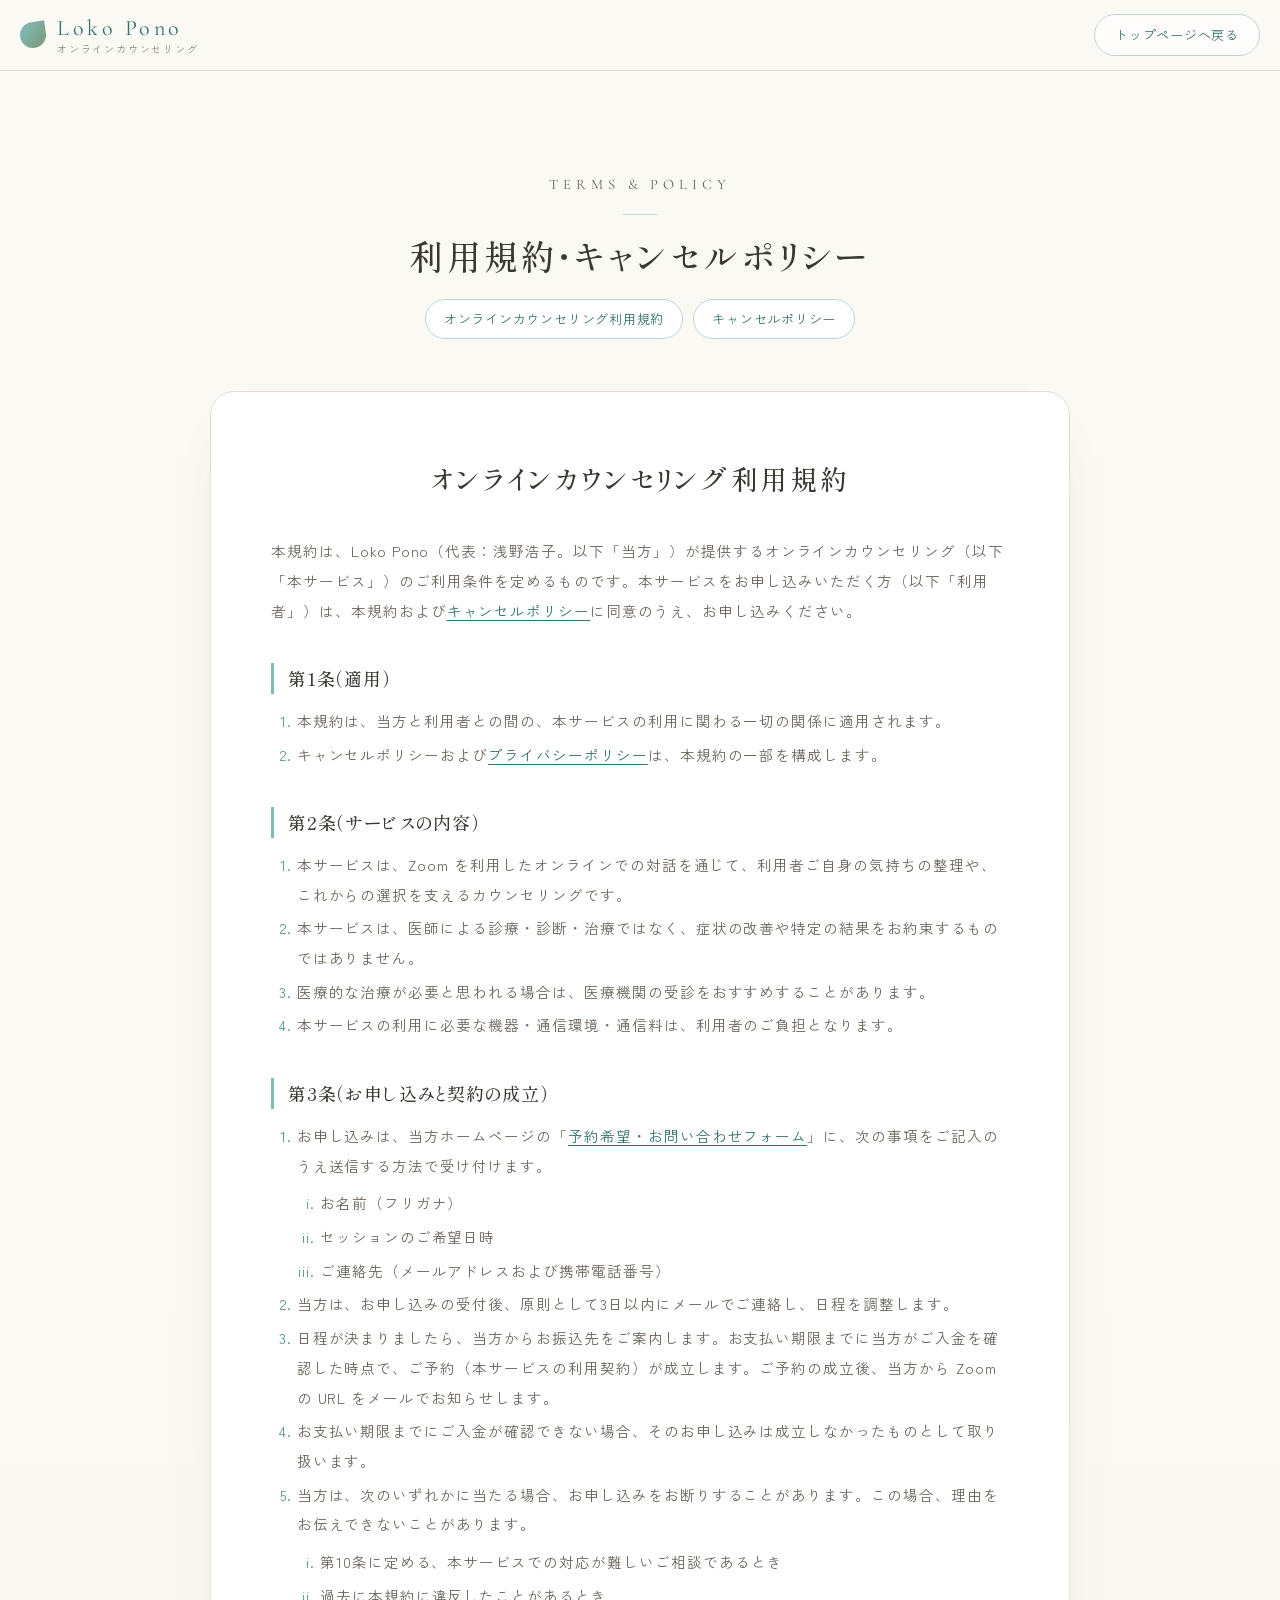
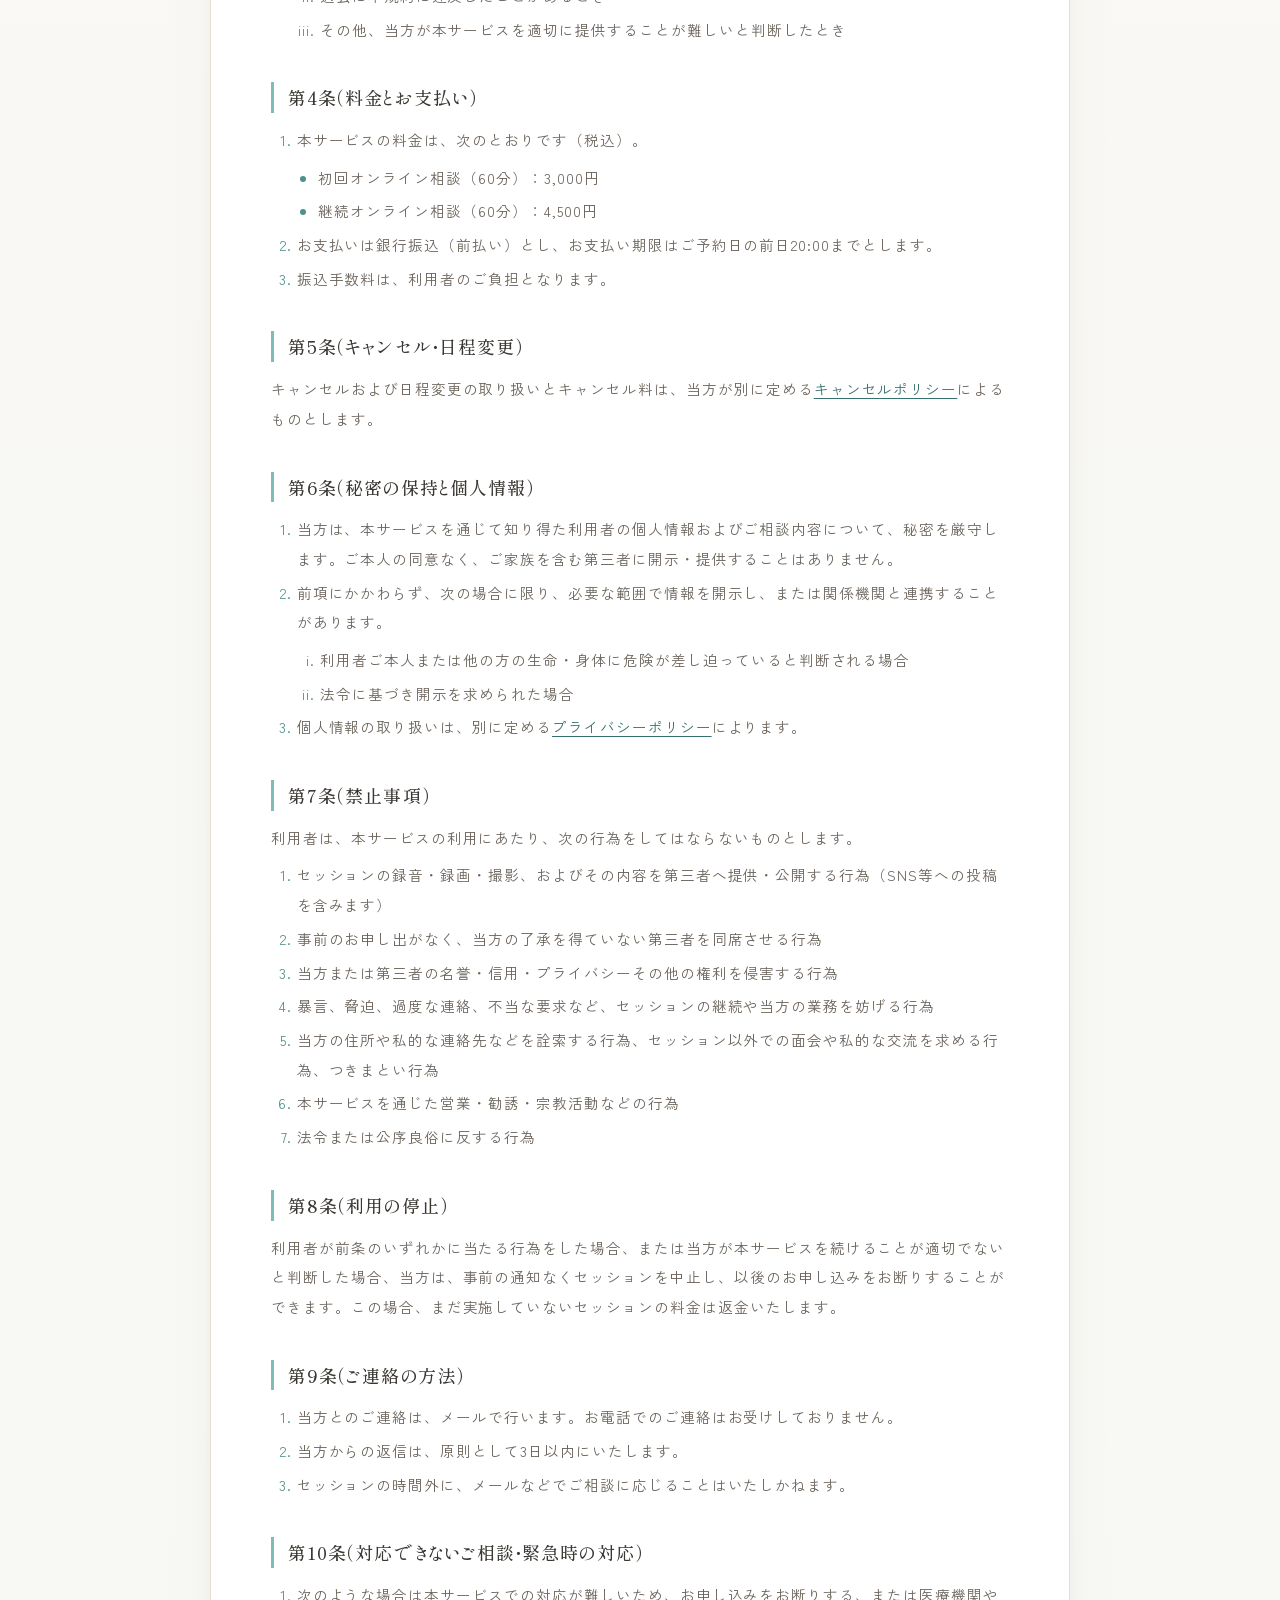
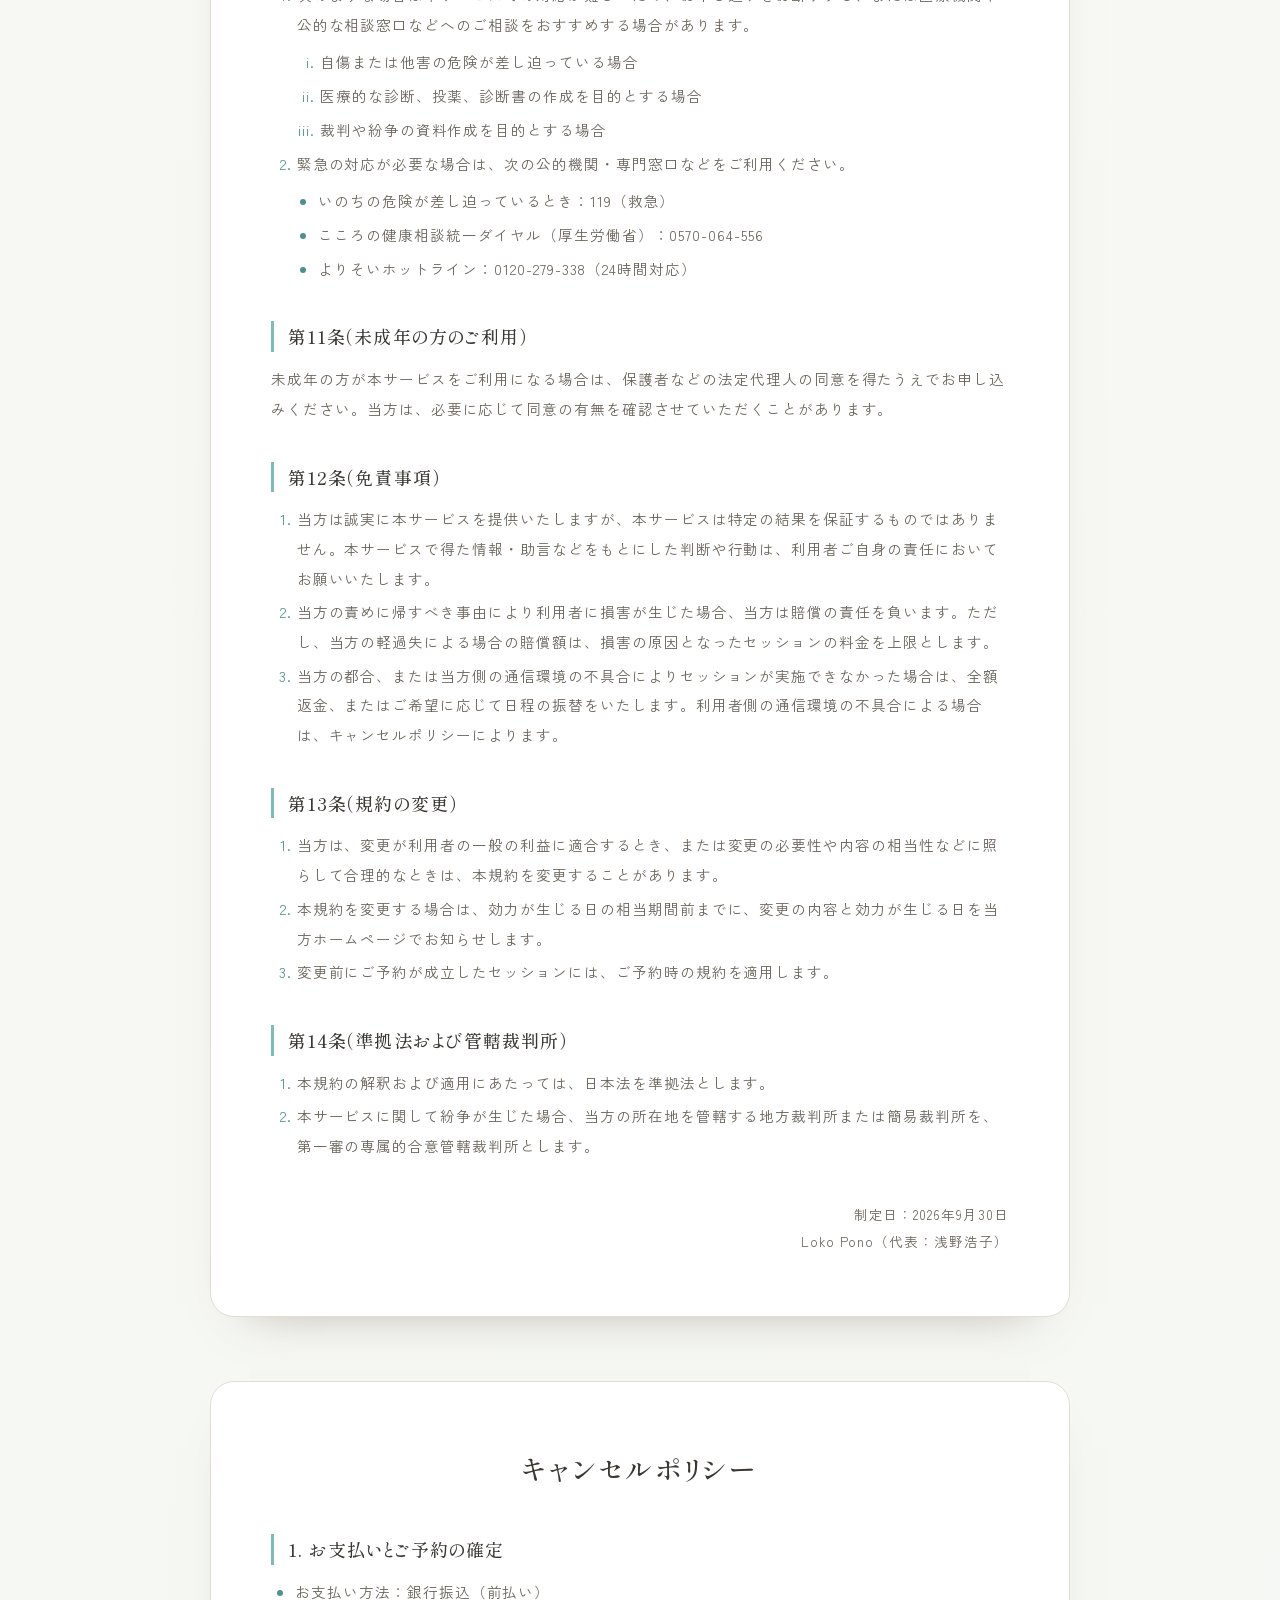
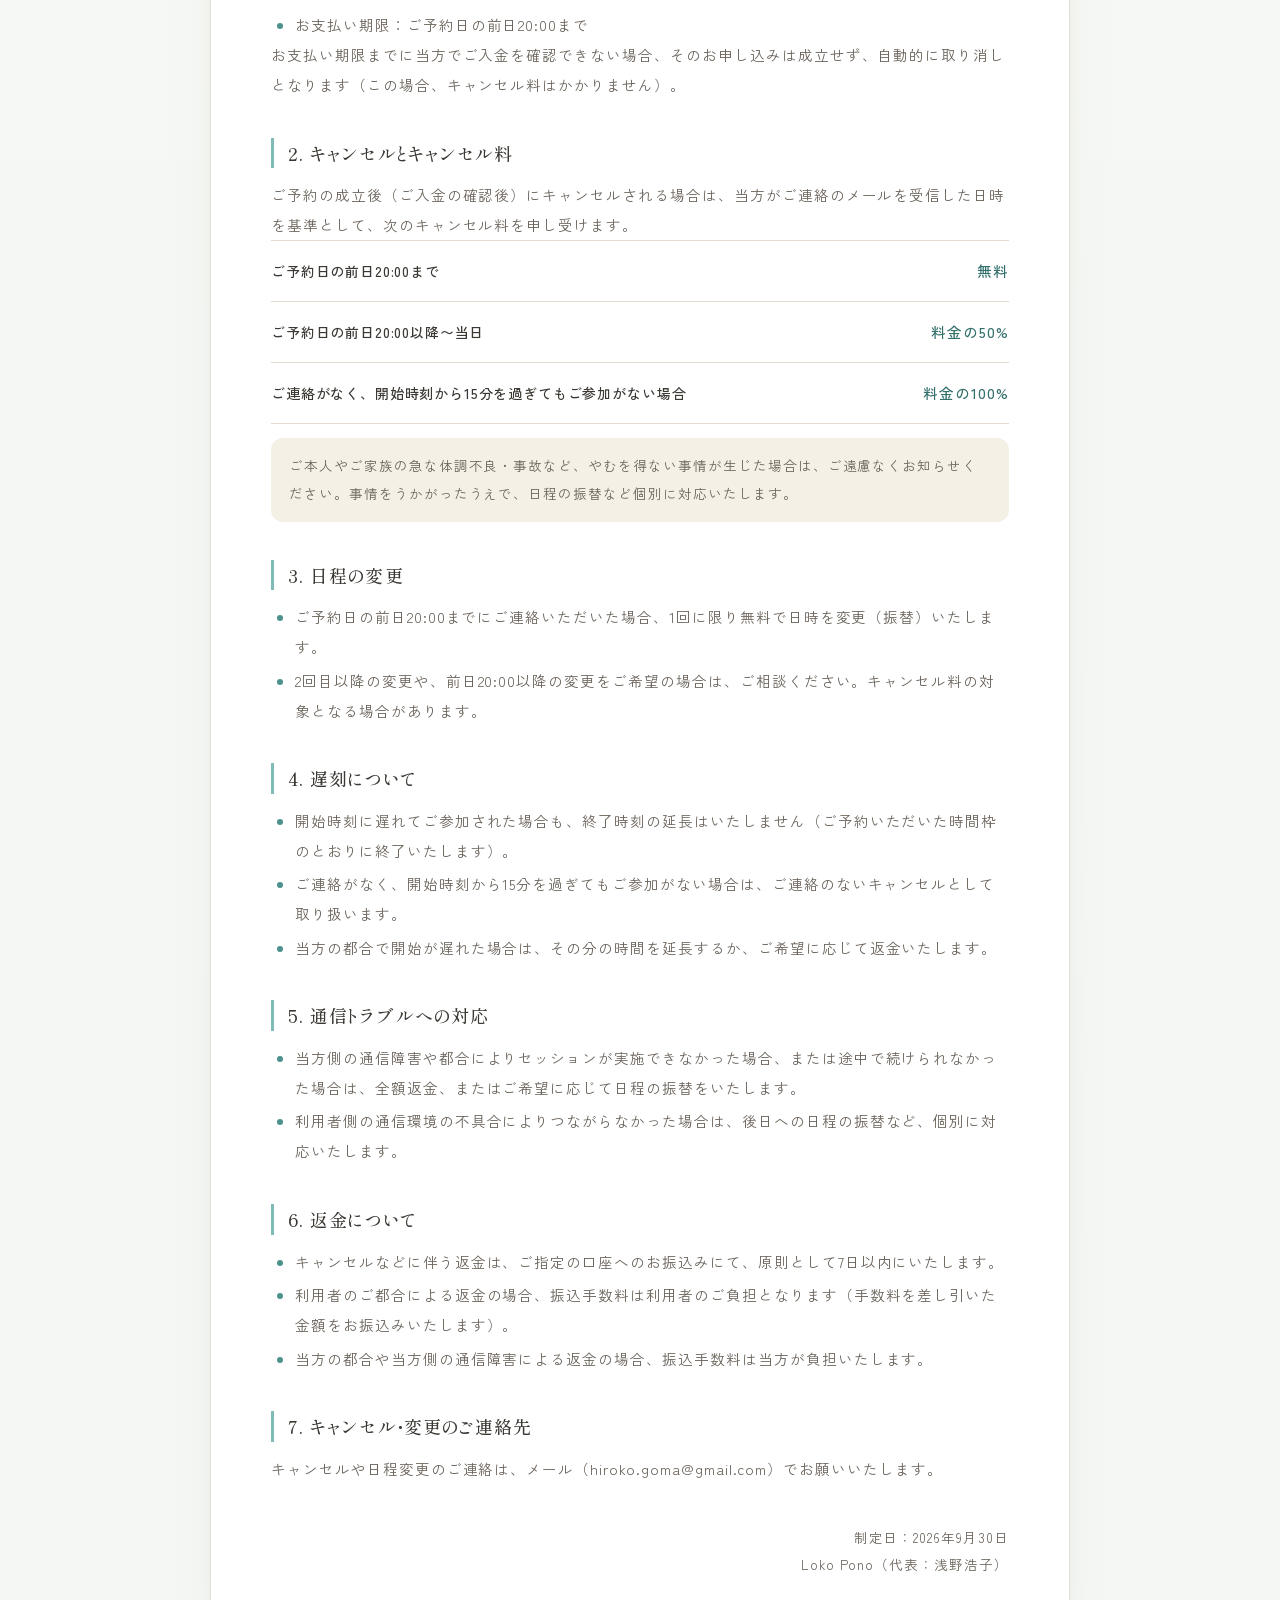
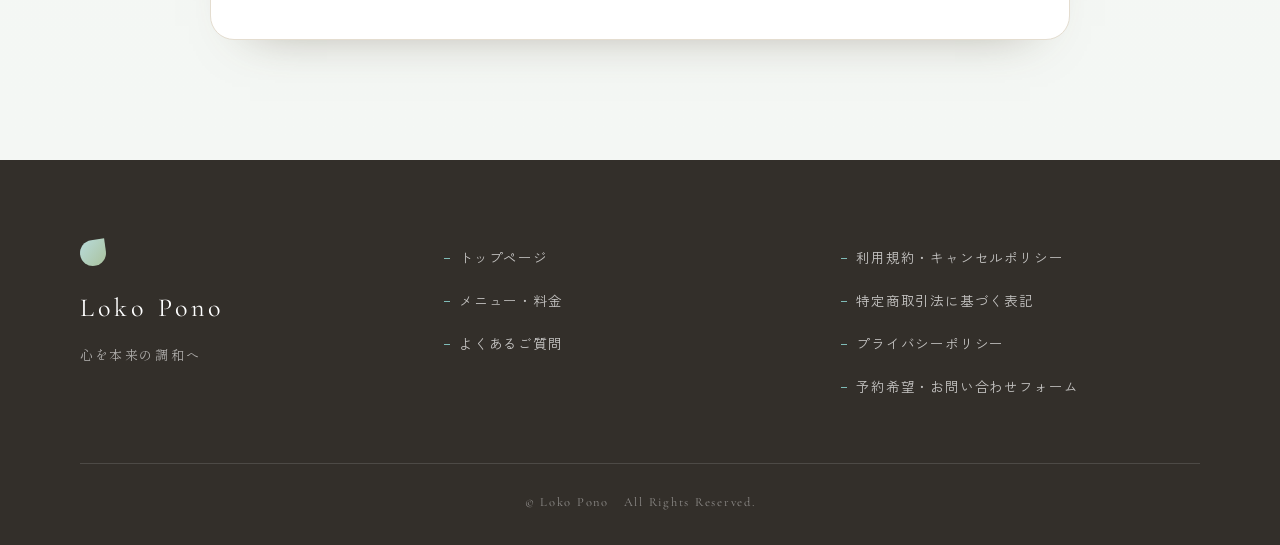
==== commit 8163cd0c: "Add files via upload" ====
--- a/terms.html
+++ b/terms.html
@@ -82,8 +82,8 @@
       <ol>
         <li>本サービスの料金は、次のとおりです（税込）。
           <ul>
-            <li>初回オンライン相談（60分）：3,500円</li>
-            <li>継続オンライン相談（60分）：5,000円</li>
+            <li>初回オンライン相談（60分）：3,000円</li>
+            <li>継続オンライン相談（60分）：4,500円</li>
           </ul>
         </li>
         <li>お支払いは銀行振込（前払い）とし、お支払い期限はご予約日の前日20:00までとします。</li>
--- a/assets/css/style.css
+++ b/assets/css/style.css
@@ -1,2104 +1,2229 @@
-@charset "UTF-8";
-
-/* =========================================================
-   Loko Pono LP  /  style.css
-   カラー：淡いターコイズブルー・アースカラー・白・緑・茶
-   ========================================================= */
-
-/* ---------- 1. トークン ---------- */
-:root{
-  /* base */
-  --c-bg:          #fbf9f4;   /* 生成りの白 */
-  --c-bg-warm:     #f5f0e6;   /* アース系の下地 */
-  --c-white:       #ffffff;
-
-  /* turquoise */
-  --c-tq-pale:     #e2f0ee;
-  --c-tq-light:    #b7d9d5;
-  --c-tq:          #7fbcb8;
-  --c-tq-deep:     #4d918c;
-  --c-tq-dark:     #34706c;
-
-  /* earth / green */
-  --c-earth-pale:  #eee6d8;
-  --c-earth:       #b09a7e;
-  --c-earth-deep:  #7d6a52;
-  --c-green:       #7f9673;
-  --c-green-deep:  #5b7150;
-
-  /* text */
-  --c-ink:         #3b3833;
-  --c-ink-mid:     #6b645c;
-  --c-ink-soft:    #8d867c;
-  --c-line:        #e4ddd0;
-
-  /* type */
-  --f-mincho: "Shippori Mincho B1", "Yu Mincho", "YuMincho", "Hiragino Mincho ProN", serif;
-  --f-gothic: "Zen Kaku Gothic New", "Hiragino Sans", "Yu Gothic", "Meiryo", sans-serif;
-  --f-en:     "Cormorant Garamond", "Shippori Mincho B1", serif;
-
-  /* layout */
-  --w-container: 1120px;
-  --pad-x: 6vw;
-  --header-h: 84px;
-  --ease: cubic-bezier(.22,.61,.36,1);
-}
-
-/* ---------- 2. リセット ---------- */
-*,*::before,*::after{ box-sizing:border-box; }
-html{
-  -webkit-text-size-adjust:100%;
-  scroll-behavior:smooth;
-  scroll-padding-top: var(--header-h);
-}
-body{
-  margin:0;
-  background:var(--c-bg);
-  color:var(--c-ink);
-  font-family:var(--f-gothic);
-  font-weight:400;
-  font-size:16px;
-  line-height:2;
-  letter-spacing:.06em;
-  font-feature-settings:"palt";
-  overflow-x:hidden;
-  -webkit-font-smoothing:antialiased;
-}
-img{ max-width:100%; height:auto; display:block; }
-a{ color:inherit; text-decoration:none; transition:opacity .3s var(--ease), color .3s var(--ease); }
-ul,ol,dl,dd{ margin:0; padding:0; list-style:none; }
-h1,h2,h3,h4,p,figure,blockquote{ margin:0; }
-button{ font:inherit; color:inherit; background:none; border:0; cursor:pointer; }
-em{ font-style:normal; }
-::selection{ background:var(--c-tq-light); color:var(--c-ink); }
-
-/* ---------- 3. 共通ユーティリティ ---------- */
-.container{
-  width:min(var(--w-container), calc(100% - var(--pad-x) * 2));
-  margin-inline:auto;
-}
-.pc-only{ display:inline; }
-.sp-only{ display:none; }
-
-.section{
-  position:relative;
-  padding: clamp(80px, 11vw, 140px) 0;
-}
-
-/* --- セクション見出し --- */
-.sec-head{
-  text-align:center;
-  margin-bottom: clamp(42px, 6vw, 72px);
-}
-.sec-head__en{
-  font-family:var(--f-en);
-  font-size: clamp(13px, 1.4vw, 16px);
-  letter-spacing:.34em;
-  text-transform:uppercase;
-  color:var(--c-tq-deep);
-  margin-bottom:14px;
-}
-.sec-head__en::after{
-  content:"";
-  display:block;
-  width:34px; height:1px;
-  margin:14px auto 0;
-  background:var(--c-tq-light);
-}
-.sec-head__ja{
-  font-family:var(--f-mincho);
-  font-weight:500;
-  font-size: clamp(23px, 3.2vw, 34px);
-  line-height:1.6;
-  letter-spacing:.1em;
-}
-
-/* --- ボタン --- */
-.btn{
-  --btn-bg: var(--c-tq-deep);
-  position:relative;
-  display:inline-flex;
-  align-items:center;
-  justify-content:center;
-  gap:.6em;
-  min-height:62px;
-  padding:0 clamp(26px,3.6vw,46px);
-  border-radius:999px;
-  font-family:var(--f-gothic);
-  font-weight:500;
-  font-size: clamp(14px,1.5vw,16px);
-  letter-spacing:.08em;
-  line-height:1.5;
-  text-align:center;
-  overflow:hidden;
-  transition:transform .4s var(--ease), box-shadow .4s var(--ease);
-}
-.btn span{ position:relative; z-index:1; }
-.btn::after{
-  content:"";
-  position:absolute; inset:0;
-  background:var(--btn-bg);
-  transform:scale(1);
-  transition:filter .4s var(--ease);
-}
-.btn--primary{
-  color:#fff;
-  box-shadow:0 12px 30px -14px rgba(52,112,108,.7);
-}
-.btn--primary::after{
-  background:linear-gradient(120deg, var(--c-tq-deep) 0%, var(--c-tq) 55%, var(--c-green) 130%);
-}
-.btn--primary:hover{
-  transform:translateY(-3px);
-  box-shadow:0 18px 36px -14px rgba(52,112,108,.85);
-}
-.btn--primary:hover::after{ filter:brightness(1.08); }
-.btn--lg{ min-height:70px; font-size: clamp(15px,1.7vw,17px); }
-
-.btn--ghost{
-  color:var(--c-ink);
-  border:1px solid var(--c-tq-light);
-  background:rgba(255,255,255,.6);
-  backdrop-filter:blur(4px);
-}
-.btn--ghost::after{ display:none; }
-.btn--ghost:hover{
-  background:var(--c-tq-pale);
-  transform:translateY(-3px);
-}
-
-/* --- スクロールアニメーション --- */
-[data-anim]{
-  opacity:0;
-  transform:translateY(28px);
-  transition:opacity 1s var(--ease), transform 1s var(--ease);
-}
-[data-anim].is-visible{ opacity:1; transform:none; }
-@media (prefers-reduced-motion: reduce){
-  html{ scroll-behavior:auto; }
-  [data-anim]{ opacity:1; transform:none; transition:none; }
-  *,*::before,*::after{ animation-duration:.001s !important; transition-duration:.001s !important; }
-}
-
-/* ---------- 4. ローダー ---------- */
-.loader{
-  position:fixed; inset:0; z-index:9999;
-  display:grid; place-items:center;
-  background:var(--c-bg);
-  /* JS が動かない場合でも必ず消えるよう、CSS 側にも退場アニメーションを持たせる */
-  animation:loaderOut .8s var(--ease) 1.9s forwards;
-}
-.loader.is-hidden{ animation:loaderOut .6s var(--ease) forwards; }
-@keyframes loaderOut{
-  to{ opacity:0; visibility:hidden; pointer-events:none; }
-}
-.loader__inner{ text-align:center; }
-.loader__mark{
-  display:block;
-  width:40px; height:40px;
-  margin:0 auto 18px;
-  border-radius:50% 0 50% 50%;
-  background:linear-gradient(135deg, var(--c-tq-light), var(--c-green));
-  animation:leafSpin 2.4s ease-in-out infinite;
-}
-@keyframes leafSpin{
-  0%,100%{ transform:rotate(-12deg) scale(1); opacity:.85; }
-  50%    { transform:rotate(16deg)  scale(1.08); opacity:1; }
-}
-.loader__text{
-  font-family:var(--f-en);
-  font-size:18px; letter-spacing:.4em;
-  color:var(--c-tq-deep);
-}
-
-/* ---------- 5. ヘッダー ---------- */
-.header{
-  position:fixed; top:0; left:0; right:0; z-index:100;
-  height:var(--header-h);
-  transition:background .5s var(--ease), box-shadow .5s var(--ease), height .5s var(--ease);
-}
-.header.is-scrolled{
-  height:70px;
-  background:rgba(251,249,244,.9);
-  backdrop-filter:blur(12px);
-  box-shadow:0 1px 0 rgba(180,168,148,.28);
-}
-.header__inner{
-  height:100%;
-  width:min(1360px, calc(100% - 40px));
-  margin-inline:auto;
-  display:flex; align-items:center; justify-content:space-between;
-  gap:20px;
-}
-
-.logo{ display:flex; align-items:center; gap:11px; }
-.logo__mark{
-  display:block;
-  width:26px; height:26px; flex:none;
-  border-radius:50% 0 50% 50%;
-  background:linear-gradient(135deg, var(--c-tq) 10%, var(--c-green) 100%);
-  transform:rotate(-8deg);
-}
-.logo__mark--light{
-  background:linear-gradient(135deg, var(--c-tq-light) 10%, #a9c19c 100%);
-}
-.logo__text{ display:flex; flex-direction:column; line-height:1.25; }
-.logo__en{
-  font-family:var(--f-en);
-  font-size:22px; letter-spacing:.16em;
-  color:var(--c-tq-dark);
-}
-.logo__ja{
-  font-size:10px; letter-spacing:.18em;
-  color:var(--c-ink-soft);
-}
-
-.gnav{ display:flex; align-items:center; gap: clamp(14px,2vw,30px); }
-.gnav__list{ display:flex; align-items:center; gap: clamp(12px,1.8vw,28px); }
-.gnav__link{
-  display:flex; flex-direction:column; align-items:center; gap:1px;
-  padding:6px 2px;
-  position:relative;
-}
-.gnav__en{
-  font-family:var(--f-en);
-  font-size:13px; letter-spacing:.14em;
-  color:var(--c-tq-deep);
-  white-space:nowrap;
-}
-.gnav__ja{ font-size:10.5px; letter-spacing:.1em; color:var(--c-ink-mid); }
-.gnav__link::after{
-  content:"";
-  position:absolute; left:50%; bottom:0;
-  width:0; height:1px;
-  background:var(--c-tq);
-  transform:translateX(-50%);
-  transition:width .4s var(--ease);
-}
-.gnav__link:hover::after{ width:100%; }
-
-.gnav__cta{
-  display:inline-flex; align-items:center;
-  height:46px; padding:0 22px;
-  border-radius:999px;
-  background:linear-gradient(120deg, var(--c-tq-deep), var(--c-tq));
-  color:#fff;
-  font-size:12.5px; font-weight:500; letter-spacing:.06em;
-  white-space:nowrap;
-  box-shadow:0 8px 20px -10px rgba(52,112,108,.75);
-  transition:transform .35s var(--ease), filter .35s var(--ease);
-}
-.gnav__cta:hover{ transform:translateY(-2px); filter:brightness(1.07); }
-
-/* ハンバーガー */
-.hamburger{
-  display:none;
-  /* ドロワー(.gnav z-index:95)と同じ重なり文脈にあるため、必ず上に来るよう指定 */
-  position:relative; z-index:110;
-  width:46px; height:46px;
-  border-radius:50%;
-  background:rgba(255,255,255,.75);
-  backdrop-filter:blur(6px);
-  border:1px solid var(--c-line);
-}
-.hamburger span{
-  position:absolute; left:13px;
-  width:20px; height:1.5px;
-  background:var(--c-tq-dark);
-  border-radius:2px;
-  transition:transform .4s var(--ease), opacity .3s var(--ease);
-}
-.hamburger span:nth-child(1){ top:17px; }
-.hamburger span:nth-child(2){ top:22.5px; }
-.hamburger span:nth-child(3){ top:28px; }
-.hamburger.is-open span:nth-child(1){ transform:translateY(5.5px) rotate(38deg); }
-.hamburger.is-open span:nth-child(2){ opacity:0; }
-.hamburger.is-open span:nth-child(3){ transform:translateY(-5.5px) rotate(-38deg); }
-
-.nav-overlay{
-  position:fixed; inset:0; z-index:90;
-  background:rgba(59,56,51,.32);
-  backdrop-filter:blur(2px);
-  opacity:0;
-  transition:opacity .4s var(--ease);
-}
-.nav-overlay.is-open{ opacity:1; }
-
-/* ---------- 6. ヒーロー ---------- */
-.hero{
-  position:relative;
-  min-height: min(100svh, 940px);
-  padding: calc(var(--header-h) + 40px) 0 90px;
-  display:flex; align-items:center;
-  overflow:hidden;
-  background:
-    radial-gradient(120% 90% at 78% 6%, #ffffff 0%, rgba(255,255,255,0) 58%),
-    radial-gradient(90% 70% at 8% 92%, var(--c-tq-pale) 0%, rgba(226,240,238,0) 60%),
-    linear-gradient(165deg, #fdfcf7 0%, #f6f2e8 46%, #eef4f0 100%);
-}
-/* 木漏れ日の光 */
-.hero__light{
-  position:absolute; inset:-20% -10%;
-  background:
-    radial-gradient(closest-side, rgba(255,252,232,.95), rgba(255,252,232,0) 70%) 12% 18% / 34vw 34vw no-repeat,
-    radial-gradient(closest-side, rgba(226,240,238,.85), rgba(226,240,238,0) 70%) 88% 74% / 40vw 40vw no-repeat,
-    radial-gradient(closest-side, rgba(233,242,224,.7),  rgba(233,242,224,0) 70%) 62% 4%  / 28vw 28vw no-repeat;
-  filter:blur(6px);
-  animation:komorebi 16s ease-in-out infinite alternate;
-  pointer-events:none;
-}
-@keyframes komorebi{
-  from{ transform:translate3d(0,0,0) scale(1); opacity:.9; }
-  to  { transform:translate3d(-2%,2%,0) scale(1.06); opacity:1; }
-}
-
-/* 舞う葉 */
-.hero__leaves{ position:absolute; inset:0; pointer-events:none; }
-.leaf{
-  position:absolute;
-  width:38px; height:38px;
-  fill:var(--c-green);
-  opacity:.13;
-  animation:floatLeaf 14s ease-in-out infinite;
-}
-.leaf--1{ top:14%; left:6%;  animation-delay:0s;   }
-.leaf--2{ top:70%; left:14%; width:26px; animation-delay:-4s; fill:var(--c-tq-deep); }
-.leaf--3{ top:24%; right:8%; width:30px; animation-delay:-7s; }
-.leaf--4{ top:82%; right:20%;width:22px; animation-delay:-10s; fill:var(--c-earth); }
-@keyframes floatLeaf{
-  0%,100%{ transform:translateY(0) rotate(-10deg); }
-  50%    { transform:translateY(-26px) rotate(14deg); }
-}
-
-.hero__inner{
-  position:relative; z-index:2;
-  width:min(1240px, calc(100% - var(--pad-x) * 2));
-  margin-inline:auto;
-  display:grid;
-  grid-template-columns: 1fr minmax(320px, 44%);
-  align-items:center;
-  gap: clamp(30px, 5vw, 72px);
-}
-
-.hero__label{
-  font-family:var(--f-en);
-  font-size:13px; letter-spacing:.32em; text-transform:uppercase;
-  color:var(--c-tq-deep);
-  margin-bottom:24px;
-  padding-left:52px;
-  position:relative;
-}
-.hero__label::before{
-  content:"";
-  position:absolute; left:0; top:50%;
-  width:38px; height:1px;
-  background:var(--c-tq);
-}
-.hero__catch{
-  font-family:var(--f-mincho);
-  font-weight:500;
-  font-size: clamp(35px, 5.6vw, 68px);
-  line-height:1.42;
-  letter-spacing:.09em;
-  color:var(--c-ink);
-  margin-bottom: clamp(22px,3vw,32px);
-}
-.hero__catch .line{ display:block; overflow:hidden; }
-.hero__catch .line span{
-  display:inline-block;
-  transform:translateY(105%);
-  animation:riseUp 1.15s var(--ease) forwards;
-}
-.hero__catch .line:nth-child(1) span{ animation-delay:.15s; }
-.hero__catch .line:nth-child(2) span{ animation-delay:.32s; }
-@keyframes riseUp{ to{ transform:translateY(0); } }
-
-.hero__sub{
-  font-size: clamp(14px, 1.55vw, 16px);
-  line-height:2.2;
-  color:var(--c-ink-mid);
-  margin-bottom: clamp(30px,4vw,44px);
-  opacity:0;
-  animation:fadeIn 1.2s var(--ease) .7s forwards;
-}
-@keyframes fadeIn{ to{ opacity:1; } }
-
-.hero__actions{
-  display:flex; flex-wrap:wrap; gap:14px;
-  opacity:0;
-  animation:fadeIn 1.2s var(--ease) .95s forwards;
-}
-
-/* アーチ型ビジュアル */
-.hero__visual{
-  opacity:0;
-  animation:archIn 1.6s var(--ease) .45s forwards;
-}
-@keyframes archIn{
-  from{ opacity:0; transform:translateY(36px) scale(.97); }
-  to  { opacity:1; transform:none; }
-}
-.arch{
-  position:relative;
-  border-radius:999px 999px 22px 22px;
-  overflow:hidden;
-  box-shadow:0 40px 70px -40px rgba(88,74,54,.6);
-}
-.arch::before{
-  content:"";
-  position:absolute; inset:0; z-index:2;
-  border-radius:inherit;
-  border:1px solid rgba(255,255,255,.55);
-  pointer-events:none;
-}
-.arch img{
-  width:100%;
-  aspect-ratio: 4 / 5;
-  object-fit:cover;
-  object-position:46% 46%;
-  transform:scale(1.02);
-}
-.arch__glow{
-  position:absolute; inset:0; z-index:1;
-  background:linear-gradient(200deg, rgba(255,250,226,.34) 0%, rgba(255,255,255,0) 42%, rgba(80,120,110,.12) 100%);
-  pointer-events:none;
-}
-.hero__caption{
-  margin-top:16px;
-  text-align:center;
-  font-family:var(--f-mincho);
-  font-size:12.5px; letter-spacing:.14em;
-  color:var(--c-ink-soft);
-}
-
-.scroll-cue{
-  position:absolute; left:50%; bottom:22px; z-index:3;
-  transform:translateX(-50%);
-  display:flex; flex-direction:column; align-items:center; gap:10px;
-}
-.scroll-cue__text{
-  font-family:var(--f-en);
-  font-size:11px; letter-spacing:.28em; text-transform:uppercase;
-  color:var(--c-tq-deep);
-}
-.scroll-cue__line{
-  width:1px; height:52px;
-  background:linear-gradient(var(--c-tq), rgba(127,188,184,0));
-  position:relative; overflow:hidden;
-}
-.scroll-cue__line::after{
-  content:"";
-  position:absolute; left:0; top:-50%;
-  width:1px; height:50%;
-  background:var(--c-tq-dark);
-  animation:cueRun 2.2s ease-in-out infinite;
-}
-@keyframes cueRun{ 0%{ top:-50%; } 60%,100%{ top:110%; } }
-
-/* ---------- 7. コンセプト ---------- */
-.concept{ background:var(--c-bg); }
-.concept__lead{
-  text-align:center;
-  max-width:760px; margin:0 auto clamp(56px,8vw,92px);
-}
-.concept__word{
-  font-family:var(--f-en);
-  font-size: clamp(34px, 5vw, 54px);
-  letter-spacing:.12em;
-  color:var(--c-tq-dark);
-  line-height:1.2;
-  margin-bottom:8px;
-}
-.concept__ruby{
-  display:block;
-  font-family:var(--f-gothic);
-  font-size:12px; letter-spacing:.3em;
-  color:var(--c-ink-soft);
-  margin-top:10px;
-}
-.concept__meaning{
-  font-family:var(--f-mincho);
-  font-size: clamp(15px,1.9vw,19px);
-  line-height:2.1;
-  color:var(--c-ink);
-  margin:26px 0 30px;
-}
-.concept__meaning em{
-  background:linear-gradient(transparent 66%, var(--c-tq-pale) 66%);
-  padding:0 2px;
-}
-.concept__text{
-  font-size: clamp(14px,1.5vw,15.5px);
-  line-height:2.3;
-  color:var(--c-ink-mid);
-}
-
-.services__title{
-  text-align:center;
-  font-family:var(--f-mincho);
-  font-size: clamp(16px,2vw,20px);
-  letter-spacing:.1em;
-  margin-bottom:34px;
-  color:var(--c-ink);
-}
-.services__list{
-  display:grid;
-  grid-template-columns:repeat(3, 1fr);
-  gap: clamp(16px, 2.2vw, 26px);
-}
-.service-card{
-  position:relative;
-  background:var(--c-white);
-  border:1px solid var(--c-line);
-  border-radius:20px 20px 20px 4px;
-  padding: clamp(28px,3.4vw,40px) clamp(20px,2.4vw,30px) clamp(30px,3.6vw,40px);
-  transition:transform .5s var(--ease), box-shadow .5s var(--ease), border-color .5s var(--ease);
-}
-.service-card:hover{
-  transform:translateY(-6px);
-  border-color:var(--c-tq-light);
-  box-shadow:0 26px 44px -30px rgba(88,74,54,.5);
-}
-.service-card__num{
-  display:block;
-  font-family:var(--f-en);
-  font-size:15px; letter-spacing:.2em;
-  color:var(--c-tq);
-  margin-bottom:14px;
-}
-.service-card h3{
-  font-family:var(--f-mincho);
-  font-weight:500;
-  font-size: clamp(17px,2vw,20px);
-  letter-spacing:.08em;
-  line-height:1.6;
-  margin-bottom:14px;
-  padding-bottom:14px;
-  border-bottom:1px solid var(--c-tq-pale);
-}
-.service-card p{
-  font-size:14px;
-  line-height:2.05;
-  color:var(--c-ink-mid);
-}
-.services__note{
-  margin-top:34px;
-  text-align:center;
-  font-size:13.5px;
-  line-height:2.1;
-  color:var(--c-ink-soft);
-}
-
-/* ---------- 8. お悩み ---------- */
-.worry{
-  background:linear-gradient(180deg, var(--c-bg) 0%, var(--c-earth-pale) 22%, var(--c-earth-pale) 78%, var(--c-bg) 100%);
-  overflow:hidden;
-}
-.worry__bg{
-  position:absolute; inset:0;
-  background:
-    radial-gradient(closest-side, rgba(255,255,255,.75), rgba(255,255,255,0) 70%) 88% 12% / 46vw 46vw no-repeat,
-    radial-gradient(closest-side, rgba(226,240,238,.6),  rgba(226,240,238,0) 70%) 6% 88% / 40vw 40vw no-repeat;
-  pointer-events:none;
-}
-.worry .container{ position:relative; z-index:1; }
-.worry__list{
-  max-width:840px; margin-inline:auto;
-  display:grid; gap:14px;
-}
-.worry__list li{
-  position:relative;
-  background:rgba(255,255,255,.86);
-  backdrop-filter:blur(6px);
-  border-radius:14px;
-  padding: clamp(18px,2.4vw,24px) clamp(20px,3vw,32px) clamp(18px,2.4vw,24px) clamp(52px,6vw,68px);
-  font-size: clamp(14px,1.6vw,16px);
-  line-height:1.95;
-  box-shadow:0 14px 30px -26px rgba(88,74,54,.55);
-  transition:transform .4s var(--ease), box-shadow .4s var(--ease);
-}
-.worry__list li:hover{
-  transform:translateX(5px);
-  box-shadow:0 18px 34px -26px rgba(88,74,54,.7);
-}
-/* チェックマーク */
-.worry__list li::before{
-  content:"";
-  position:absolute;
-  left: clamp(20px,2.6vw,30px);
-  top: calc(clamp(18px,2.4vw,24px) + .55em);
-  width:15px; height:9px;
-  border-left:2px solid var(--c-tq-deep);
-  border-bottom:2px solid var(--c-tq-deep);
-  transform:rotate(-45deg);
-  border-radius:1px;
-}
-.worry__message{
-  margin-top: clamp(40px,5vw,60px);
-  text-align:center;
-  font-family:var(--f-mincho);
-  font-size: clamp(17px,2.5vw,25px);
-  line-height:2;
-  letter-spacing:.09em;
-  color:var(--c-earth-deep);
-}
-.worry__message::after{
-  content:"";
-  display:block;
-  width:1px; height:44px;
-  margin:26px auto 0;
-  background:linear-gradient(var(--c-earth), rgba(176,154,126,0));
-}
-
-/* ---------- 9. 特徴 ---------- */
-.feature{ background:var(--c-bg); }
-.feature__list{
-  display:grid;
-  grid-template-columns:repeat(2, 1fr);
-  gap: clamp(18px, 2.6vw, 30px);
-}
-.feature-card{
-  position:relative;
-  background:var(--c-white);
-  border-radius:22px;
-  padding: clamp(30px,3.6vw,46px) clamp(24px,3vw,40px);
-  box-shadow:0 22px 44px -34px rgba(88,74,54,.55);
-  overflow:hidden;
-  transition:transform .5s var(--ease), box-shadow .5s var(--ease);
-}
-.feature-card::before{
-  content:"";
-  position:absolute; left:0; top:0; bottom:0;
-  width:4px;
-  background:linear-gradient(var(--c-tq), var(--c-green));
-  opacity:.85;
-}
-.feature-card::after{
-  content:"";
-  position:absolute; right:-40px; top:-40px;
-  width:150px; height:150px;
-  border-radius:50%;
-  background:radial-gradient(closest-side, var(--c-tq-pale), rgba(226,240,238,0));
-  opacity:.9;
-  transition:transform .6s var(--ease);
-}
-.feature-card:hover{
-  transform:translateY(-6px);
-  box-shadow:0 30px 52px -34px rgba(88,74,54,.65);
-}
-.feature-card:hover::after{ transform:scale(1.25); }
-.feature-card__num{
-  position:relative; z-index:1;
-  font-family:var(--f-en);
-  font-size: clamp(26px,3vw,36px);
-  letter-spacing:.06em;
-  color:var(--c-tq);
-  line-height:1;
-  margin-bottom:18px;
-}
-.feature-card__num span{
-  display:block;
-  font-size:11px; letter-spacing:.3em; text-transform:uppercase;
-  color:var(--c-ink-soft);
-  margin-bottom:7px;
-}
-.feature-card__title{
-  position:relative; z-index:1;
-  font-family:var(--f-mincho);
-  font-weight:500;
-  font-size: clamp(18px,2.2vw,23px);
-  line-height:1.65;
-  letter-spacing:.07em;
-  margin-bottom:16px;
-}
-.feature-card__text{
-  position:relative; z-index:1;
-  font-size:14.5px;
-  line-height:2.1;
-  color:var(--c-ink-mid);
-}
-
-/* ---------- 10. プロフィール ---------- */
-.profile{
-  background:linear-gradient(180deg, var(--c-bg) 0%, #f7f4ec 40%, #f2f6f2 100%);
-}
-.profile__main{
-  display:grid;
-  grid-template-columns: minmax(230px, 300px) 1fr;
-  gap: clamp(32px, 5vw, 70px);
-  align-items:center;
-  margin-bottom: clamp(50px,6vw,80px);
-}
-.profile__visual{ text-align:center; }
-.profile__photo{
-  position:relative;
-  width: clamp(190px, 22vw, 270px);
-  margin:0 auto 22px;
-  border-radius:50%;
-  background:linear-gradient(150deg, var(--c-tq-pale), #fff 60%);
-  padding:10px;
-  box-shadow:0 26px 50px -30px rgba(88,74,54,.6);
-}
-.profile__photo::before{
-  content:"";
-  position:absolute; inset:-9px;
-  border-radius:50%;
-  border:1px solid var(--c-tq-light);
-  opacity:.7;
-}
-.profile__photo img{
-  border-radius:50%;
-  aspect-ratio:1;
-  object-fit:cover;
-  background:#fff;
-}
-.profile__role{
-  font-family:var(--f-en);
-  font-size:11.5px; letter-spacing:.28em; text-transform:uppercase;
-  color:var(--c-tq-deep);
-  margin-bottom:8px;
-}
-.profile__ja{
-  font-family:var(--f-mincho);
-  font-size: clamp(22px,2.6vw,28px);
-  letter-spacing:.16em;
-  line-height:1.4;
-}
-.profile__kana{
-  font-size:11.5px; letter-spacing:.2em;
-  color:var(--c-ink-soft);
-  margin-top:5px;
-}
-
-.profile__catch{
-  font-family:var(--f-mincho);
-  font-size: clamp(19px,2.6vw,27px);
-  line-height:1.85;
-  letter-spacing:.08em;
-  color:var(--c-earth-deep);
-  margin-bottom:26px;
-  padding-bottom:24px;
-  border-bottom:1px solid var(--c-line);
-}
-.profile__body p + p{ margin-top:20px; }
-.profile__body p{
-  font-size: clamp(14px,1.55vw,15.5px);
-  line-height:2.25;
-  color:var(--c-ink-mid);
-}
-
-.profile__story{
-  display:grid;
-  grid-template-columns:repeat(2,1fr);
-  gap: clamp(18px,2.6vw,28px);
-  margin-bottom: clamp(40px,5vw,60px);
-}
-.story-card{
-  background:rgba(255,255,255,.8);
-  backdrop-filter:blur(6px);
-  border:1px solid rgba(255,255,255,.9);
-  border-radius:20px;
-  padding: clamp(26px,3.2vw,40px);
-  box-shadow:0 20px 40px -34px rgba(88,74,54,.5);
-}
-.story-card__title{
-  font-family:var(--f-mincho);
-  font-weight:500;
-  font-size: clamp(17px,2vw,21px);
-  letter-spacing:.08em;
-  line-height:1.6;
-  color:var(--c-tq-dark);
-  margin-bottom:20px;
-  padding-left:16px;
-  border-left:3px solid var(--c-tq-light);
-}
-.story-card p{
-  font-size:14.5px;
-  line-height:2.15;
-  color:var(--c-ink-mid);
-}
-.story-card p + p{ margin-top:16px; }
-
-.profile__data{
-  display:grid;
-  grid-template-columns:repeat(2,1fr);
-  gap: clamp(18px,2.6vw,28px);
-}
-.data-block{
-  background:var(--c-white);
-  border-radius:20px;
-  padding: clamp(26px,3.2vw,40px);
-  border:1px solid var(--c-line);
-}
-.data-block__title{
-  font-family:var(--f-mincho);
-  font-weight:500;
-  font-size:18px;
-  letter-spacing:.12em;
-  margin-bottom:18px;
-  padding-bottom:14px;
-  border-bottom:1px solid var(--c-line);
-}
-.data-block__en{
-  display:block;
-  font-family:var(--f-en);
-  font-size:11.5px; letter-spacing:.3em; text-transform:uppercase;
-  color:var(--c-tq);
-  margin-bottom:6px;
-}
-.data-list li{
-  position:relative;
-  padding-left:20px;
-  font-size:14px;
-  line-height:2;
-  color:var(--c-ink-mid);
-}
-.data-list li + li{ margin-top:7px; }
-.data-list li::before{
-  content:"";
-  position:absolute; left:2px; top:.92em;
-  width:7px; height:7px;
-  border-radius:50% 0 50% 50%;
-  background:var(--c-green);
-  opacity:.55;
-  transform:rotate(-8deg);
-}
-
-/* ---------- 11. 利用者の声 ---------- */
-.voice{
-  background:linear-gradient(180deg, #f2f6f2 0%, #f8f4ec 100%);
-}
-.voice__note{
-  text-align:center;
-  font-size:13px;
-  letter-spacing:.06em;
-  color:var(--c-ink-soft);
-  margin: calc(clamp(42px, 6vw, 72px) * -1 + 18px) 0 clamp(34px,4.4vw,50px);
-}
-.voice__list{
-  display:grid;
-  grid-template-columns:repeat(3,1fr);
-  gap: clamp(18px,2.6vw,30px);
-  align-items:stretch;
-}
-.voice-card{
-  position:relative;
-  display:flex;
-  flex-direction:column;
-  background:var(--c-white);
-  border:1px solid var(--c-line);
-  border-radius:24px;
-  padding: clamp(30px,3.4vw,42px) clamp(22px,2.6vw,32px) clamp(26px,3vw,34px);
-  box-shadow:0 22px 44px -34px rgba(88,74,54,.5);
-  transition:transform .5s var(--ease), box-shadow .5s var(--ease);
-}
-.voice-card:hover{
-  transform:translateY(-6px);
-  box-shadow:0 30px 52px -34px rgba(88,74,54,.6);
-}
-/* 吹き出しのしっぽ（枠線用＋塗り用の二枚重ね） */
-.voice-card::before,
-.voice-card::after{
-  content:"";
-  position:absolute;
-  left:42px;
-  width:30px; height:17px;
-  clip-path:polygon(0 0, 100% 0, 16% 100%);
-}
-.voice-card::before{ bottom:-17px; background:var(--c-line); }
-.voice-card::after{  bottom:-15px; background:var(--c-white); }
-
-.voice-card__quote{
-  font-family:var(--f-en);
-  font-size:46px;
-  line-height:.7;
-  color:var(--c-tq-light);
-  display:block;
-  margin-bottom:6px;
-}
-.voice-card__title{
-  font-family:var(--f-mincho);
-  font-weight:500;
-  font-size: clamp(18px,2.1vw,22px);
-  line-height:1.75;
-  letter-spacing:.06em;
-  text-align:center;
-  text-wrap:balance;
-  color:var(--c-earth-deep);
-  margin-bottom:18px;
-}
-.voice-card__text{
-  font-size:14px;
-  line-height:2.1;
-  color:var(--c-ink-mid);
-  text-align:center;
-  margin-bottom:auto;
-  padding-bottom:24px;
-}
-.voice-card__person{
-  display:flex;
-  align-items:center;
-  gap:14px;
-  padding-top:20px;
-  border-top:1px dashed var(--c-line);
-}
-.voice-card__avatar{
-  flex:none;
-  width:44px; height:44px;
-  border-radius:50%;
-  background:var(--c-tq-pale);
-  display:grid; place-items:center;
-}
-.voice-card__avatar svg{
-  width:26px; height:26px;
-  fill:none;
-  stroke:var(--c-tq-deep);
-  stroke-width:2;
-  stroke-linecap:round;
-  opacity:.75;
-}
-.voice-card__meta{
-  font-size:13px;
-  line-height:1.7;
-  letter-spacing:.04em;
-}
-.voice-card__age{ display:block; color:var(--c-ink); }
-.voice-card__tag{ display:block; font-size:12.5px; color:var(--c-ink-soft); }
-
-.voice__action{
-  margin-top: clamp(44px,5.5vw,64px);
-  text-align:center;
-}
-
-/* ---------- 12. パララックス帯 ---------- */
-.parallax{
-  position:relative;
-  min-height: clamp(300px, 46vw, 460px);
-  display:grid; place-items:center;
-  overflow:hidden;
-}
-.parallax__bg{
-  position:absolute; inset:0;
-  background:url("../img/room.jpg") center 40% / cover no-repeat fixed;
-}
-.parallax__bg::after{
-  content:"";
-  position:absolute; inset:0;
-  background:linear-gradient(180deg, rgba(46,58,52,.62), rgba(38,50,46,.52));
-}
-.parallax__inner{
-  position:relative; z-index:1;
-  padding: 0 var(--pad-x);
-  text-align:center;
-}
-.parallax__text{
-  font-family:var(--f-mincho);
-  font-size: clamp(21px, 3.6vw, 38px);
-  line-height:1.9;
-  letter-spacing:.16em;
-  color:#fff;
-  text-shadow:0 2px 26px rgba(0,0,0,.4);
-}
-
-/* ---------- 13. コラム ---------- */
-.column{ background:var(--c-bg); }
-.column__box{
-  max-width:880px; margin-inline:auto;
-  background:linear-gradient(150deg, var(--c-white) 0%, #fbfaf5 100%);
-  border:1px solid var(--c-line);
-  border-radius:24px;
-  padding: clamp(32px,4.4vw,60px);
-  box-shadow:0 26px 50px -38px rgba(88,74,54,.55);
-  position:relative;
-  overflow:hidden;
-}
-.column__box::before{
-  content:"";
-  position:absolute; left:-60px; bottom:-60px;
-  width:220px; height:220px;
-  border-radius:50%;
-  background:radial-gradient(closest-side, rgba(233,242,224,.9), rgba(233,242,224,0));
-}
-.column__lead{
-  position:relative;
-  font-family:var(--f-mincho);
-  font-size: clamp(15px,1.9vw,18px);
-  line-height:2.1;
-  letter-spacing:.06em;
-  color:var(--c-ink);
-  padding-bottom: clamp(26px,3.4vw,36px);
-  margin-bottom: clamp(26px,3.4vw,36px);
-  border-bottom:1px dashed var(--c-line);
-}
-.column__info{ position:relative; }
-.column__row{
-  display:grid;
-  grid-template-columns: 108px 1fr;
-  gap:12px 20px;
-  align-items:start;
-  padding:14px 0;
-}
-.column__row + .column__row{ border-top:1px solid var(--c-line); }
-.column__row dt{
-  font-family:var(--f-mincho);
-  font-size:14px; letter-spacing:.14em;
-  color:var(--c-tq-dark);
-  padding-top:2px;
-}
-.column__row dd{
-  font-size:14.5px;
-  line-height:1.95;
-  color:var(--c-ink-mid);
-}
-.tag{
-  display:inline-block;
-  margin-left:10px;
-  padding:2px 12px;
-  border-radius:999px;
-  background:var(--c-tq-pale);
-  color:var(--c-tq-dark);
-  font-size:11.5px; letter-spacing:.08em;
-  vertical-align:2px;
-}
-.link-ex{
-  display:inline-flex; align-items:center; gap:8px;
-  color:var(--c-tq-dark);
-  border-bottom:1px solid var(--c-tq-light);
-  padding-bottom:2px;
-}
-.link-ex svg{
-  width:15px; height:15px; flex:none;
-  fill:none; stroke:currentColor; stroke-width:1.6;
-  stroke-linecap:round; stroke-linejoin:round;
-  transition:transform .35s var(--ease);
-}
-.link-ex:hover{ color:var(--c-green-deep); }
-.link-ex:hover svg{ transform:translate(2px,-2px); }
-
-/* ---------- 14. 料金・流れ ---------- */
-.price{ background:linear-gradient(180deg, var(--c-bg) 0%, #f4f7f4 100%); }
-.price__list{
-  display:grid;
-  grid-template-columns:repeat(2,1fr);
-  gap: clamp(18px,2.6vw,28px);
-  max-width:880px; margin:0 auto clamp(58px,7vw,90px);
-}
-.price-card{
-  position:relative;
-  background:var(--c-white);
-  border:1px solid var(--c-line);
-  border-radius:22px;
-  padding: clamp(34px,4vw,46px) clamp(22px,3vw,32px);
-  text-align:center;
-  transition:transform .5s var(--ease), box-shadow .5s var(--ease);
-}
-.price-card:hover{ transform:translateY(-6px); box-shadow:0 28px 50px -34px rgba(88,74,54,.6); }
-.price-card--first{
-  border-color:var(--c-tq-light);
-  background:linear-gradient(165deg, #fff 0%, var(--c-tq-pale) 190%);
-  box-shadow:0 22px 44px -34px rgba(77,145,140,.65);
-}
-.price-card__badge{
-  position:absolute; top:-14px; left:50%;
-  transform:translateX(-50%);
-  white-space:nowrap;
-  padding:5px 20px;
-  border-radius:999px;
-  background:linear-gradient(120deg, var(--c-tq-deep), var(--c-tq));
-  color:#fff;
-  font-size:12px; letter-spacing:.1em;
-  box-shadow:0 8px 18px -10px rgba(52,112,108,.8);
-}
-.price-card__title{
-  font-family:var(--f-mincho);
-  font-weight:500;
-  font-size: clamp(17px,2.1vw,21px);
-  letter-spacing:.1em;
-  margin-bottom:18px;
-}
-.price-card__value{
-  font-family:var(--f-en);
-  color:var(--c-tq-dark);
-  line-height:1;
-  margin-bottom:12px;
-}
-.price-card__value .num{
-  font-size: clamp(42px,6vw,60px);
-  letter-spacing:.02em;
-}
-.price-card__value .yen{
-  font-family:var(--f-gothic);
-  font-size:16px;
-  margin-left:4px;
-  letter-spacing:.06em;
-}
-.price-card__time{
-  display:inline-block;
-  padding:3px 18px;
-  border-radius:999px;
-  background:var(--c-bg-warm);
-  font-size:13px; letter-spacing:.12em;
-  color:var(--c-ink-mid);
-}
-
-.flow{
-  max-width:1080px; margin-inline:auto;
-}
-.flow__title{
-  text-align:center;
-  font-family:var(--f-mincho);
-  font-weight:500;
-  font-size: clamp(20px,2.6vw,26px);
-  letter-spacing:.12em;
-  margin-bottom: clamp(30px,4vw,46px);
-}
-.flow__en{
-  display:block;
-  font-family:var(--f-en);
-  font-size:12px; letter-spacing:.3em; text-transform:uppercase;
-  color:var(--c-tq-deep);
-  margin-bottom:8px;
-}
-.flow__list{
-  display:grid;
-  grid-template-columns:repeat(4,1fr);
-  gap: clamp(16px,2.4vw,26px);
-  counter-reset:flow;
-}
-.flow-step{
-  position:relative;
-  background:var(--c-white);
-  border-radius:20px;
-  padding: clamp(28px,3.4vw,38px) clamp(20px,2.6vw,28px);
-  border:1px solid var(--c-line);
-}
-/* ステップ間の矢印（PC） */
-.flow-step:not(:last-child)::after{
-  content:"";
-  position:absolute; right: calc(clamp(16px,2.4vw,26px) / -2 - 5px); top:50%;
-  width:10px; height:10px;
-  border-top:1.5px solid var(--c-tq);
-  border-right:1.5px solid var(--c-tq);
-  transform:translateY(-50%) rotate(45deg);
-}
-.flow-step__num{
-  display:inline-flex; align-items:baseline; gap:6px;
-  font-family:var(--f-en);
-  font-size:11px; letter-spacing:.24em; text-transform:uppercase;
-  color:var(--c-ink-soft);
-  margin-bottom:14px;
-}
-.flow-step__num b{
-  font-size:30px; font-weight:400; letter-spacing:0;
-  color:var(--c-tq);
-}
-.flow-step h4{
-  font-family:var(--f-mincho);
-  font-weight:500;
-  font-size: clamp(16px,1.9vw,19px);
-  letter-spacing:.08em;
-  line-height:1.6;
-  margin-bottom:10px;
-}
-.flow-step p{
-  font-size:13.5px;
-  line-height:2;
-  color:var(--c-ink-mid);
-}
-
-/* ---------- 15. よくあるご質問 ---------- */
-.faq{
-  background:linear-gradient(180deg, #f4f7f4 0%, var(--c-bg) 100%);
-}
-.faq__lead{
-  text-align:center;
-  font-family:var(--f-mincho);
-  font-size: clamp(14px,1.7vw,16px);
-  letter-spacing:.12em;
-  color:var(--c-ink-soft);
-  margin: calc(clamp(42px, 6vw, 72px) * -1 + 20px) 0 clamp(30px,4vw,44px);
-}
-.faq__list{
-  max-width:900px;
-  margin-inline:auto;
-  display:grid;
-  gap:14px;
-}
-.faq-item{
-  background:var(--c-white);
-  border:1px solid var(--c-line);
-  border-radius:18px;
-  box-shadow:0 18px 36px -34px rgba(88,74,54,.5);
-  overflow:hidden;
-  transition:border-color .4s var(--ease), box-shadow .4s var(--ease);
-}
-.faq-item.is-open{
-  border-color:var(--c-tq-light);
-  box-shadow:0 24px 44px -32px rgba(77,145,140,.6);
-}
-.faq-item__head{ margin:0; font-weight:400; }
-.faq-item__q{
-  display:flex;
-  align-items:center;
-  gap: clamp(10px,1.6vw,18px);
-  width:100%;
-  padding: clamp(18px,2.2vw,24px) clamp(18px,2.4vw,28px);
-  text-align:left;
-}
-.faq-item__mark{
-  flex:none;
-  font-family:var(--f-en);
-  font-size: clamp(22px,2.6vw,28px);
-  line-height:1;
-  color:var(--c-green-deep);
-}
-.faq-item__mark--a{ color:var(--c-earth); }
-.faq-item__text{
-  flex:1 1 auto;
-  font-family:var(--f-mincho);
-  font-size: clamp(15px,1.8vw,17px);
-  line-height:1.75;
-  letter-spacing:.06em;
-  color:var(--c-ink);
-}
-.faq-item__icon{
-  flex:none;
-  position:relative;
-  width:32px; height:32px;
-  border-radius:50%;
-  background:var(--c-green-deep);
-  transition:transform .45s var(--ease), background .45s var(--ease);
-}
-.faq-item__icon::before,
-.faq-item__icon::after{
-  content:"";
-  position:absolute; left:50%; top:50%;
-  width:13px; height:1.6px;
-  background:#fff;
-  transform:translate(-50%,-50%);
-  transition:opacity .35s var(--ease);
-}
-.faq-item__icon::after{ transform:translate(-50%,-50%) rotate(90deg); }
-.faq-item.is-open .faq-item__icon{ transform:rotate(180deg); background:var(--c-tq-deep); }
-.faq-item.is-open .faq-item__icon::after{ opacity:0; }
-.faq-item__q:hover .faq-item__icon{ filter:brightness(1.12); }
-
-/* 開閉アニメーション。JS 無効時は開いた状態のまま表示される */
-.faq-item__a{ display:grid; grid-template-rows:1fr; }
-.faq__list.is-enhanced .faq-item__a{
-  grid-template-rows:0fr;
-  transition:grid-template-rows .45s var(--ease);
-}
-.faq__list.is-enhanced .faq-item.is-open .faq-item__a{ grid-template-rows:1fr; }
-.faq-item__a-inner{
-  overflow:hidden;
-  display:flex;
-  align-items:flex-start;
-  gap: clamp(10px,1.6vw,18px);
-  padding: 0 clamp(18px,2.4vw,28px);
-}
-.faq-item__a-inner p{
-  font-size:14.5px;
-  line-height:2.15;
-  color:var(--c-ink-mid);
-  padding: 4px 0 clamp(22px,2.6vw,28px);
-  border-top:1px dashed transparent;
-}
-.faq-item__a-inner > .faq-item__mark{ padding-top:2px; }
-
-.faq__foot{
-  margin-top: clamp(30px,4vw,42px);
-  text-align:center;
-  font-size:13.5px;
-  letter-spacing:.06em;
-  color:var(--c-ink-mid);
-}
-.faq__leaf{
-  display:inline-block;
-  width:11px; height:11px;
-  margin-right:9px;
-  border-radius:50% 0 50% 50%;
-  background:linear-gradient(135deg, var(--c-tq) 10%, var(--c-green) 100%);
-  transform:rotate(-8deg);
-  vertical-align:-1px;
-}
-
-/* ---------- 16. CTA ---------- */
-.cta{
-  position:relative;
-  padding: clamp(80px,10vw,130px) 0;
-  overflow:hidden;
-  background:linear-gradient(150deg, var(--c-tq-dark) 0%, var(--c-tq-deep) 45%, var(--c-green-deep) 120%);
-}
-.cta__light{
-  position:absolute; inset:0;
-  background:
-    radial-gradient(closest-side, rgba(255,255,255,.24), rgba(255,255,255,0) 70%) 14% 12% / 44vw 44vw no-repeat,
-    radial-gradient(closest-side, rgba(226,240,238,.2),  rgba(226,240,238,0) 70%) 86% 84% / 50vw 50vw no-repeat;
-  animation:komorebi 18s ease-in-out infinite alternate;
-  pointer-events:none;
-}
-.cta__inner{
-  position:relative; z-index:1;
-  text-align:center;
-  color:#fff;
-}
-.cta__en{
-  font-family:var(--f-en);
-  font-size:13px; letter-spacing:.34em; text-transform:uppercase;
-  color:var(--c-tq-pale);
-  margin-bottom:18px;
-}
-.cta__title{
-  font-family:var(--f-mincho);
-  font-weight:500;
-  font-size: clamp(26px,4.2vw,44px);
-  line-height:1.65;
-  letter-spacing:.1em;
-  margin-bottom:22px;
-}
-.cta__text{
-  font-size: clamp(14px,1.6vw,16px);
-  line-height:2.2;
-  color:rgba(255,255,255,.88);
-  margin-bottom: clamp(30px,4vw,42px);
-}
-.cta .btn--primary{
-  background:#fff;
-  color:var(--c-tq-dark);
-  box-shadow:0 18px 40px -18px rgba(0,0,0,.45);
-}
-.cta .btn--primary::after{ background:#fff; }
-.cta .btn--primary:hover::after{ filter:brightness(.97); }
-.cta__note{
-  margin-top:22px;
-  font-size:13px; letter-spacing:.08em;
-  color:rgba(255,255,255,.8);
-}
-
-/* ---------- 17. フッター ---------- */
-.footer{
-  background:#332f2a;
-  color:rgba(255,255,255,.78);
-  padding: clamp(56px,7vw,80px) 0 0;
-}
-.footer__inner{
-  display:grid;
-  grid-template-columns: minmax(200px,300px) 1fr;
-  gap: clamp(34px,5vw,70px);
-  padding-bottom: clamp(44px,5vw,62px);
-  border-bottom:1px solid rgba(255,255,255,.13);
-}
-.footer__brand .logo__mark{ margin-bottom:16px; }
-.footer__name{
-  font-family:var(--f-en);
-  font-size:26px; letter-spacing:.16em;
-  color:#fff;
-  margin-bottom:8px;
-}
-.footer__concept{
-  font-family:var(--f-mincho);
-  font-size:13px; letter-spacing:.2em;
-  color:rgba(255,255,255,.6);
-}
-.footer__nav{
-  display:grid;
-  grid-template-columns:repeat(2,1fr);
-  gap: clamp(20px,3vw,40px);
-}
-.footer__nav li + li{ margin-top:11px; }
-.footer__nav a{
-  position:relative;
-  font-size:13.5px;
-  letter-spacing:.06em;
-  color:rgba(255,255,255,.72);
-  padding-left:15px;
-}
-.footer__nav a::before{
-  content:"";
-  position:absolute; left:0; top:.78em;
-  width:6px; height:1px;
-  background:var(--c-tq);
-  transition:width .3s var(--ease);
-}
-.footer__nav a:hover{ color:#fff; }
-.footer__nav a:hover::before{ width:10px; }
-.copyright{
-  padding:26px 0 30px;
-  text-align:center;
-  font-family:var(--f-en);
-  font-size:12.5px; letter-spacing:.14em;
-  color:rgba(255,255,255,.45);
-}
-
-/* ---------- 18. スマホ固定CTA ---------- */
-.fixed-cta{
-  position:fixed; left:0; right:0; bottom:0; z-index:80;
-  display:none;
-  padding:10px 14px calc(10px + env(safe-area-inset-bottom));
-  background:rgba(251,249,244,.94);
-  backdrop-filter:blur(12px);
-  box-shadow:0 -1px 0 rgba(180,168,148,.3);
-  transform:translateY(110%);
-  transition:transform .45s var(--ease);
-}
-.fixed-cta.is-shown{ transform:translateY(0); }
-.fixed-cta a{
-  display:flex; align-items:center; justify-content:center;
-  min-height:54px;
-  border-radius:999px;
-  background:linear-gradient(120deg, var(--c-tq-deep), var(--c-tq) 60%, var(--c-green) 130%);
-  color:#fff;
-  font-size:15px; font-weight:500; letter-spacing:.06em;
-  box-shadow:0 10px 24px -12px rgba(52,112,108,.85);
-}
-
-/* =========================================================
-   レスポンシブ
-   ========================================================= */
-
-/* ---- タブレット（〜1080px）：グローバルナビをドロワー化 ---- */
-@media screen and (max-width: 1080px){
-  :root{ --header-h:72px; }
-
-  .hamburger{ display:block; }
-
-  .gnav{
-    position:fixed;
-    top:0; right:0; z-index:95;
-    width:min(86vw, 380px);
-    height:100svh;
-    padding: calc(var(--header-h) + 24px) 30px 40px;
-    flex-direction:column;
-    align-items:stretch;
-    justify-content:flex-start;
-    gap:0;
-    background:linear-gradient(170deg, #fdfcf7 0%, #f3f7f3 100%);
-    box-shadow:-20px 0 50px -30px rgba(88,74,54,.6);
-    transform:translateX(100%);
-    transition:transform .5s var(--ease);
-    overflow-y:auto;
-    overscroll-behavior:contain;
-  }
-  .gnav.is-open{ transform:translateX(0); }
-
-  .gnav__list{
-    flex-direction:column;
-    align-items:stretch;
-    gap:0;
-    margin-bottom:28px;
-  }
-  .gnav__list li + li{ border-top:1px solid var(--c-line); }
-  .gnav__link{
-    flex-direction:row;
-    align-items:baseline;
-    justify-content:flex-start;
-    gap:12px;
-    padding:17px 4px;
-  }
-  .gnav__link::after{ display:none; }
-  .gnav__en{ font-size:15px; min-width:82px; }
-  .gnav__ja{ font-size:13px; }
-
-  .gnav__cta{
-    justify-content:center;
-    height:56px;
-    font-size:14px;
-  }
-}
-
-/* ---- ナビ項目が増えたぶんの詰め（1081〜1400px） ---- */
-@media screen and (min-width:1081px) and (max-width:1400px){
-  .gnav{ gap:16px; }
-  .gnav__list{ gap:13px; }
-  .gnav__en{ font-size:12px; }
-  .gnav__ja{ font-size:9.5px; }
-  .gnav__cta{ height:44px; padding:0 16px; font-size:11.5px; }
-}
-
-/* ---- タブレット縦（〜900px） ---- */
-@media screen and (max-width: 900px){
-  .hero__inner{
-    grid-template-columns:1fr;
-    gap: clamp(34px,6vw,48px);
-  }
-  .hero__visual{ order:-1; max-width:400px; margin-inline:auto; width:100%; }
-  .hero__body{ text-align:center; }
-  .hero__label{ padding-left:0; }
-  .hero__label::before{ display:none; }
-  .hero__actions{ justify-content:center; }
-  .arch img{ aspect-ratio: 5 / 4; }
-
-  .services__list{ grid-template-columns:1fr; }
-  .feature__list{ grid-template-columns:1fr; }
-  .profile__main{ grid-template-columns:1fr; }
-  .profile__story{ grid-template-columns:1fr; }
-  .profile__data{ grid-template-columns:1fr; }
-  .voice__list{ grid-template-columns:1fr; gap:34px; }
-  .price__list{ grid-template-columns:1fr; gap:34px; }
-  .flow__list{ grid-template-columns:1fr; }
-  .flow-step:not(:last-child)::after{
-    right:auto; left:50%; top:auto;
-    bottom: calc(clamp(16px,2.4vw,26px) / -2 - 5px);
-    transform:translateX(-50%) rotate(135deg);
-  }
-  .footer__inner{ grid-template-columns:1fr; }
-}
-
-/* ---- スマートフォン（〜640px） ---- */
-@media screen and (max-width: 640px){
-  :root{
-    --pad-x: 22px;
-    --header-h: 64px;
-  }
-  body{ font-size:15px; line-height:1.95; }
-
-  .pc-only{ display:none; }
-  .sp-only{ display:inline; }
-  br.pc-only{ display:none; }
-  br.sp-only{ display:inline; }
-
-  .section{ padding: 68px 0; }
-
-  /* ヘッダー */
-  .logo__mark{ width:22px; height:22px; }
-  .logo__en{ font-size:19px; }
-  .logo__ja{ font-size:9px; }
-  .header__inner{ width:calc(100% - 32px); }
-
-  /* ヒーロー */
-  .hero{
-    min-height:auto;
-    padding: calc(var(--header-h) + 30px) 0 70px;
-  }
-  .hero__catch{ font-size: clamp(30px, 9vw, 40px); letter-spacing:.06em; }
-  .hero__sub{ line-height:2.05; text-align:left; }
-  .hero__actions{ flex-direction:column; align-items:stretch; }
-  .btn{ min-height:58px; width:100%; }
-  .hero__visual{ max-width:none; }
-  .arch{ border-radius:180px 180px 18px 18px; }
-  .arch img{ aspect-ratio: 1 / 1; }
-  .scroll-cue{ display:none; }
-  .leaf{ opacity:.09; }
-
-  /* コンセプト */
-  .concept__meaning{ font-size:15.5px; line-height:2; text-align:left; }
-  .concept__meaning br{ display:none; }
-  .concept__text{ text-align:left; }
-  .service-card{ border-radius:18px 18px 18px 4px; }
-
-  /* お悩み */
-  .worry__list li{ font-size:14.5px; }
-  .worry__message{ font-size:19px; letter-spacing:.06em; }
-
-  /* プロフィール */
-  .profile__catch{ font-size:20px; text-align:center; }
-  .story-card__title{ text-align:left; }
-
-  /* パララックス（iOS で fixed が効かないため通常配置） */
-  .parallax{ min-height:280px; }
-  .parallax__bg{ background-attachment:scroll; background-position:center 45%; }
-  .parallax__text{ font-size:21px; letter-spacing:.1em; }
-
-  /* コラム */
-  .column__row{ grid-template-columns:1fr; gap:4px; padding:16px 0; }
-  .column__row dt{
-    font-size:12px;
-    letter-spacing:.16em;
-    color:var(--c-tq-deep);
-  }
-  .tag{ margin-left:0; display:inline-block; margin-top:6px; }
-
-  /* 利用者の声 */
-  .voice-card{ border-radius:20px; }
-  .voice-card__title{ font-size:18px; letter-spacing:.03em; }
-  .voice-card__text{ text-align:left; }
-  .voice-card::before,
-  .voice-card::after{ left:32px; }
-
-  /* よくあるご質問 */
-  .faq-item__q{ align-items:flex-start; gap:10px; padding:18px 16px; }
-  .faq-item__mark{ font-size:21px; padding-top:2px; }
-  .faq-item__text{ font-size:15px; }
-  .faq-item__icon{ width:28px; height:28px; margin-top:1px; }
-  .faq-item__a-inner{ padding:0 16px; gap:10px; }
-  .faq-item__a-inner p{ font-size:14px; }
-  .faq__foot{ text-align:left; line-height:2; }
-
-  /* 料金 */
-  .price-card__value .num{ font-size:46px; }
-
-  /* CTA */
-  .cta{ padding:74px 0; }
-  .cta__text{ text-align:left; }
-  .cta__text br{ display:none; }
-
-  /* フッター（固定CTA分の余白確保） */
-  .footer{ padding-bottom:74px; }
-  .footer__nav{ grid-template-columns:1fr; gap:0; }
-  .footer__nav ul + ul{
-    margin-top:11px;
-    padding-top:11px;
-    border-top:1px solid rgba(255,255,255,.13);
-  }
-  .copyright{ padding:22px 0 26px; font-size:11.5px; }
-
-  /* 固定CTA表示 */
-  .fixed-cta{ display:block; }
-}
-
-/* ---- 小型端末（〜370px） ---- */
-@media screen and (max-width: 370px){
-  .hero__catch{ font-size:28px; }
-  .logo__ja{ display:none; }
-  .fixed-cta a{ font-size:14px; }
-}
-
-/* ---- 印刷 ---- */
-@media print{
-  .header, .fixed-cta, .scroll-cue, .loader, .nav-overlay{ display:none !important; }
-  body{ background:#fff; }
-  [data-anim]{ opacity:1 !important; transform:none !important; }
-  .faq__list.is-enhanced .faq-item__a{ grid-template-rows:1fr !important; }
-}
-
-
-/* =========================================================
-   2026-09-27 追加：予約可能日／予約希望フォーム／規約などの下層ページ
-   ========================================================= */
-
-/* ---------- 19. ご予約いただける日時 ---------- */
-.schedule{
-  max-width:880px;
-  margin:0 auto clamp(58px,7vw,90px);
-  text-align:center;
-}
-.schedule__title{
-  font-family:var(--f-mincho);
-  font-weight:500;
-  font-size: clamp(20px,2.6vw,26px);
-  letter-spacing:.12em;
-  margin-bottom: clamp(24px,3.4vw,36px);
-}
-.schedule__en{
-  display:block;
-  font-family:var(--f-en);
-  font-size:12px; letter-spacing:.3em; text-transform:uppercase;
-  color:var(--c-tq-deep);
-  margin-bottom:8px;
-}
-.schedule__list{
-  display:grid;
-  grid-template-columns:1fr 1fr 1.25fr;
-  gap: clamp(12px,1.8vw,18px);
-}
-.schedule__item{
-  display:flex; flex-direction:column; align-items:center; justify-content:center; gap:4px;
-  padding: clamp(18px,2.4vw,24px) 16px;
-  background:var(--c-white);
-  border:1px solid var(--c-tq-light);
-  border-radius:18px;
-}
-.schedule__day{
-  font-size:13px; letter-spacing:.14em;
-  color:var(--c-ink-mid);
-}
-.schedule__time{
-  font-family:var(--f-en);
-  font-size: clamp(24px,2.8vw,30px);
-  line-height:1.3;
-  letter-spacing:.04em;
-  color:var(--c-tq-dark);
-}
-.schedule__item--other{
-  background:var(--c-bg-warm);
-  border-color:var(--c-line);
-}
-.schedule__item--other .schedule__time{
-  font-family:var(--f-mincho);
-  font-size: clamp(15px,1.7vw,17px);
-  letter-spacing:.08em;
-  color:var(--c-ink);
-}
-
-.flow__note{
-  margin-top: clamp(24px,3vw,32px);
-  text-align:center;
-  font-size:13.5px;
-  line-height:2;
-  color:var(--c-ink-mid);
-}
-.flow__note a,
-.faq-item__a-inner p a,
-.faq__foot a{
-  color:var(--c-tq-dark);
-  text-decoration:underline;
-  text-underline-offset:3px;
-}
-
-/* ---------- 20. 予約希望・お問い合わせフォーム ---------- */
-.reserve__days{
-  display:flex; flex-wrap:wrap; justify-content:center;
-  gap:10px;
-}
-.reserve__days li{
-  padding:6px 18px;
-  border:1px solid rgba(255,255,255,.45);
-  border-radius:999px;
-  background:rgba(255,255,255,.1);
-  font-size:13.5px; letter-spacing:.08em;
-  color:#fff;
-}
-
-.rform-wrap{
-  position:relative; z-index:1;
-  max-width:820px;
-  margin: clamp(38px,5vw,56px) auto 0;
-  background:var(--c-bg);
-  border-radius:26px;
-  padding: clamp(30px,5vw,56px) clamp(20px,5vw,60px);
-  box-shadow:0 30px 60px -36px rgba(0,0,0,.5);
-  color:var(--c-ink);
-}
-.rform-wrap__title{
-  text-align:center;
-  font-family:var(--f-mincho);
-  font-weight:500;
-  font-size: clamp(19px,2.4vw,24px);
-  letter-spacing:.1em;
-  margin-bottom:14px;
-}
-.rform-wrap__lead{
-  text-align:center;
-  font-size:13.5px;
-  line-height:2;
-  color:var(--c-ink-mid);
-  margin-bottom: clamp(26px,3.6vw,38px);
-}
-.rform-wrap__mail{ color:var(--c-tq-dark); word-break:break-all; }
-
-.rform{ display:grid; gap: clamp(20px,2.6vw,26px); }
-.rform__grid{
-  display:grid;
-  grid-template-columns:1fr 1fr;
-  gap: clamp(20px,2.6vw,26px) clamp(16px,2.4vw,24px);
-}
-.rform__row{ margin:0; padding:0; border:0; min-width:0; }
-.rform__row[hidden]{ display:none; }
-.rform__label{
-  display:flex; align-items:center; gap:8px;
-  padding:0;
-  margin-bottom:8px;
-  font-size:14px; font-weight:500; letter-spacing:.06em;
-  color:var(--c-ink);
-}
-.rform__req,
-.rform__opt{
-  flex:none;
-  padding:1px 8px;
-  border-radius:4px;
-  font-size:10.5px; font-weight:500; letter-spacing:.08em;
-  line-height:1.7;
-}
-.rform__req{ background:var(--c-tq-deep); color:#fff; }
-.rform__opt{ background:var(--c-earth-pale); color:var(--c-earth-deep); }
-
-.rform__input{
-  display:block;
-  width:100%;
-  min-height:52px;
-  padding:12px 16px;
-  border:1px solid var(--c-line);
-  border-radius:12px;
-  background:var(--c-white);
-  font:inherit;
-  font-size:16px; /* iOS でのズームを防ぐ */
-  line-height:1.6;
-  letter-spacing:.04em;
-  color:var(--c-ink);
-  transition:border-color .3s var(--ease), box-shadow .3s var(--ease);
-}
-.rform__input::placeholder{ color:#b3aca1; }
-.rform__input:focus{
-  outline:none;
-  border-color:var(--c-tq);
-  box-shadow:0 0 0 4px rgba(127,188,184,.22);
-}
-.rform__input[aria-invalid="true"]{ border-color:#c0705f; }
-.rform__textarea{ min-height:120px; resize:vertical; }
-.rform__hint{
-  margin-top:6px;
-  font-size:12.5px; line-height:1.8;
-  color:var(--c-ink-soft);
-}
-.rform__error{
-  margin-top:6px;
-  font-size:12.5px; line-height:1.7;
-  color:#b25a48;
-}
-.rform__error:empty{ display:none; }
-
-.rform__choices{ display:grid; gap:10px; }
-.rform__choice{
-  display:flex; align-items:center; gap:12px;
-  padding:12px 16px;
-  border:1px solid var(--c-line);
-  border-radius:12px;
-  background:var(--c-white);
-  font-size:14.5px; line-height:1.7;
-  cursor:pointer;
-  transition:border-color .3s var(--ease), background .3s var(--ease);
-}
-.rform__choice:has(input:checked){
-  border-color:var(--c-tq);
-  background:var(--c-tq-pale);
-}
-.rform__choice input,
-.rform__agree input{
-  flex:none;
-  width:18px; height:18px;
-  margin:0;
-  accent-color:var(--c-tq-deep);
-}
-
-.rform__confirm{
-  padding: clamp(18px,2.6vw,24px) clamp(18px,2.8vw,28px);
-  border-radius:16px;
-  background:var(--c-bg-warm);
-  border:1px solid var(--c-line);
-}
-.rform__confirm-title{
-  font-family:var(--f-mincho);
-  font-size:15px; letter-spacing:.08em;
-  margin-bottom:10px;
-}
-.rform__terms > div{
-  display:grid;
-  grid-template-columns:88px 1fr;
-  gap:12px;
-  padding:7px 0;
-  font-size:13px; line-height:1.85;
-}
-.rform__terms > div + div{ border-top:1px dashed var(--c-line); }
-.rform__terms dt{ color:var(--c-earth-deep); letter-spacing:.08em; }
-.rform__terms dd{ color:var(--c-ink-mid); }
-.rform__terms a,
-.rform__agree a{
-  color:var(--c-tq-dark);
-  text-decoration:underline;
-  text-underline-offset:3px;
-}
-.rform__confirm-note{
-  margin-top:10px;
-  font-size:12.5px; line-height:1.8;
-  color:var(--c-ink-mid);
-}
-
-.rform__agree{
-  display:flex; align-items:flex-start; gap:12px;
-  font-size:13.5px; line-height:1.9;
-  cursor:pointer;
-}
-.rform__agree input{ margin-top:5px; }
-
-.rform__submit{ text-align:center; }
-.reserve .rform__submit .btn--primary{
-  color:#fff;
-  box-shadow:0 12px 30px -14px rgba(52,112,108,.7);
-  min-width: min(100%, 340px);
-}
-.reserve .rform__submit .btn--primary::after{
-  background:linear-gradient(120deg, var(--c-tq-deep) 0%, var(--c-tq) 55%, var(--c-green) 130%);
-}
-.reserve .rform__submit .btn--primary:hover::after{ filter:brightness(1.08); }
-.rform__submit .btn[disabled]{ opacity:.6; pointer-events:none; }
-
-.rform__status{
-  text-align:center;
-  font-size:13.5px; line-height:1.9;
-  color:var(--c-ink-mid);
-}
-.rform__status:empty{ display:none; }
-.rform__status.is-error{ color:#b25a48; }
-.rform__status a{ color:var(--c-tq-dark); text-decoration:underline; }
-
-/* 迷惑メール対策の隠し欄 */
-.rform__hp{
-  position:absolute !important;
-  left:-9999px; width:1px; height:1px; overflow:hidden;
-}
-
-.rform-done{
-  text-align:center;
-  padding: clamp(20px,3vw,30px) 0 6px;
-  font-size:14px; line-height:2.1;
-  color:var(--c-ink-mid);
-}
-.rform-done:focus{ outline:none; }
-.rform-done__title{
-  font-family:var(--f-mincho);
-  font-size: clamp(19px,2.4vw,23px);
-  letter-spacing:.1em;
-  color:var(--c-tq-dark);
-  margin-bottom:14px;
-}
-
-/* ---------- 21. 規約などの下層ページ ---------- */
-.page-legal .header{
-  position:sticky;
-  height:70px;
-  background:rgba(251,249,244,.94);
-  backdrop-filter:blur(12px);
-  box-shadow:0 1px 0 rgba(180,168,148,.28);
-}
-.header__back{
-  display:inline-flex; align-items:center; gap:8px;
-  height:42px; padding:0 20px;
-  border:1px solid var(--c-tq-light);
-  border-radius:999px;
-  background:rgba(255,255,255,.7);
-  font-size:13px; letter-spacing:.06em;
-  color:var(--c-tq-dark);
-  white-space:nowrap;
-}
-.header__back:hover{ background:var(--c-tq-pale); }
-
-.legal{
-  padding: clamp(56px,8vw,100px) 0 clamp(80px,10vw,120px);
-  background:linear-gradient(180deg, var(--c-bg) 0%, #f4f7f4 100%);
-}
-.legal__inner{
-  width:min(860px, calc(100% - var(--pad-x) * 2));
-  margin-inline:auto;
-}
-.legal__toc{
-  display:flex; flex-wrap:wrap; justify-content:center; gap:10px;
-  margin: calc(clamp(42px, 6vw, 72px) * -1 + 16px) 0 clamp(36px,5vw,52px);
-}
-.legal__toc a{
-  padding:6px 18px;
-  border:1px solid var(--c-tq-light);
-  border-radius:999px;
-  background:var(--c-white);
-  font-size:13px; letter-spacing:.06em;
-  color:var(--c-tq-dark);
-}
-.legal .legal__toc a{ text-decoration:none; }
-.legal__toc a:hover{ background:var(--c-tq-pale); }
-.legal__box{
-  background:var(--c-white);
-  border:1px solid var(--c-line);
-  border-radius:24px;
-  padding: clamp(28px,5vw,60px) clamp(20px,5vw,60px);
-  box-shadow:0 26px 50px -40px rgba(88,74,54,.55);
-}
-.legal__box + .legal__box{ margin-top: clamp(40px,6vw,64px); }
-.legal__title{
-  text-align:center;
-  font-family:var(--f-mincho);
-  font-weight:500;
-  font-size: clamp(20px,2.8vw,27px);
-  letter-spacing:.1em;
-  margin-bottom: clamp(20px,3vw,30px);
-}
-.legal__lead{
-  font-size:14.5px; line-height:2.1;
-  color:var(--c-ink-mid);
-  margin-bottom: clamp(20px,3vw,28px);
-}
-.legal h3{
-  font-family:var(--f-mincho);
-  font-weight:500;
-  font-size: clamp(16px,1.9vw,18px);
-  letter-spacing:.06em;
-  line-height:1.7;
-  margin: clamp(28px,3.6vw,38px) 0 12px;
-  padding-left:14px;
-  border-left:3px solid var(--c-tq);
-}
-.legal p,
-.legal li{
-  font-size:14.5px; line-height:2.05;
-  color:var(--c-ink-mid);
-}
-.legal p + p{ margin-top:8px; }
-.legal ol,
-.legal ul{ margin:8px 0 0; }
-.legal ol{ list-style:decimal; padding-left:1.6em; }
-.legal ol ol{ list-style:lower-roman; }
-.legal ul{ list-style:disc; padding-left:1.5em; }
-.legal li + li{ margin-top:4px; }
-.legal li::marker{ color:var(--c-tq-deep); }
-.legal a{
-  color:var(--c-tq-dark);
-  text-decoration:underline;
-  text-underline-offset:3px;
-  word-break:break-all;
-}
-.legal__table > div{
-  display:grid;
-  grid-template-columns: 200px 1fr;
-  gap:6px 24px;
-  padding:16px 0;
-  border-bottom:1px solid var(--c-line);
-}
-.legal__table > div:first-child{ border-top:1px solid var(--c-line); }
-.legal__table dt{
-  font-weight:500;
-  font-size:14px; letter-spacing:.06em;
-  color:var(--c-ink);
-}
-.legal__table dd{
-  font-size:14.5px; line-height:1.95;
-  color:var(--c-ink-mid);
-}
-.legal__table dd small{
-  display:block;
-  margin-top:4px;
-  font-size:12.5px;
-  color:var(--c-ink-soft);
-}
-.legal__fee > div{ grid-template-columns: 1fr 160px; }
-.legal__fee dd{ text-align:right; color:var(--c-tq-dark); font-weight:500; }
-.legal__note{
-  margin-top:14px;
-  padding:14px 18px;
-  border-radius:12px;
-  background:var(--c-bg-warm);
-  font-size:13.5px !important;
-}
-.legal__date{
-  margin-top: clamp(30px,4vw,40px) !important;
-  text-align:right;
-  font-size:13.5px !important;
-}
-
-/* ---------- 22. 追加分のレスポンシブ ---------- */
-@media screen and (min-width:901px) and (max-width:1080px){
-  .flow__list{ grid-template-columns:repeat(2,1fr); }
-  .flow-step:not(:last-child)::after{ display:none; }
-}
-@media screen and (max-width: 900px){
-  .schedule__list{ grid-template-columns:1fr; max-width:420px; margin-inline:auto; }
-}
-@media screen and (max-width: 640px){
-  .flow__note{ text-align:left; }
-  .reserve__days{ flex-direction:column; align-items:stretch; }
-  .reserve__days li{ text-align:center; }
-  .rform-wrap{ border-radius:20px; }
-  .rform-wrap__lead{ text-align:left; }
-  .rform__grid{ grid-template-columns:1fr; }
-  .rform__terms > div{ grid-template-columns:1fr; gap:0; }
-  .rform__terms dt{ font-size:12px; }
-
-  .header__back{ height:38px; padding:0 14px; font-size:12px; }
-  .legal__table > div,
-  .legal__fee > div{ grid-template-columns:1fr; gap:2px; }
-  .legal__fee dd{ text-align:left; }
-  .legal p, .legal li, .legal__table dd{ font-size:14px; }
-  .page-legal .footer{ padding-bottom:0; }
-}
-@media print{
-  .rform-wrap{ box-shadow:none; }
-  .page-legal .header{ display:none !important; }
-}
+@charset "UTF-8";
+
+/* =========================================================
+   Loko Pono LP  /  style.css
+   カラー：淡いターコイズブルー・アースカラー・白・緑・茶
+   ========================================================= */
+
+/* ---------- 1. トークン ---------- */
+:root{
+  /* base */
+  --c-bg:          #fbf9f4;   /* 生成りの白 */
+  --c-bg-warm:     #f5f0e6;   /* アース系の下地 */
+  --c-white:       #ffffff;
+
+  /* turquoise */
+  --c-tq-pale:     #e2f0ee;
+  --c-tq-light:    #b7d9d5;
+  --c-tq:          #7fbcb8;
+  --c-tq-deep:     #4d918c;
+  --c-tq-dark:     #34706c;
+
+  /* earth / green */
+  --c-earth-pale:  #eee6d8;
+  --c-earth:       #b09a7e;
+  --c-earth-deep:  #7d6a52;
+  --c-green:       #7f9673;
+  --c-green-deep:  #5b7150;
+
+  /* text */
+  --c-ink:         #3b3833;
+  --c-ink-mid:     #6b645c;
+  --c-ink-soft:    #8d867c;
+  --c-line:        #e4ddd0;
+
+  /* type */
+  --f-mincho: "Shippori Mincho B1", "Yu Mincho", "YuMincho", "Hiragino Mincho ProN", serif;
+  --f-gothic: "Zen Kaku Gothic New", "Hiragino Sans", "Yu Gothic", "Meiryo", sans-serif;
+  --f-en:     "Cormorant Garamond", "Shippori Mincho B1", serif;
+
+  /* layout */
+  --w-container: 1120px;
+  --pad-x: 6vw;
+  --header-h: 84px;
+  --ease: cubic-bezier(.22,.61,.36,1);
+}
+
+/* ---------- 2. リセット ---------- */
+*,*::before,*::after{ box-sizing:border-box; }
+html{
+  -webkit-text-size-adjust:100%;
+  scroll-behavior:smooth;
+  scroll-padding-top: var(--header-h);
+}
+body{
+  margin:0;
+  background:var(--c-bg);
+  color:var(--c-ink);
+  font-family:var(--f-gothic);
+  font-weight:400;
+  font-size:16px;
+  line-height:2;
+  letter-spacing:.06em;
+  font-feature-settings:"palt";
+  overflow-x:hidden;
+  -webkit-font-smoothing:antialiased;
+}
+img{ max-width:100%; height:auto; display:block; }
+a{ color:inherit; text-decoration:none; transition:opacity .3s var(--ease), color .3s var(--ease); }
+ul,ol,dl,dd{ margin:0; padding:0; list-style:none; }
+h1,h2,h3,h4,p,figure,blockquote{ margin:0; }
+button{ font:inherit; color:inherit; background:none; border:0; cursor:pointer; }
+em{ font-style:normal; }
+::selection{ background:var(--c-tq-light); color:var(--c-ink); }
+
+/* ---------- 3. 共通ユーティリティ ---------- */
+.container{
+  width:min(var(--w-container), calc(100% - var(--pad-x) * 2));
+  margin-inline:auto;
+}
+.pc-only{ display:inline; }
+.sp-only{ display:none; }
+
+.section{
+  position:relative;
+  padding: clamp(80px, 11vw, 140px) 0;
+}
+
+/* --- セクション見出し --- */
+.sec-head{
+  text-align:center;
+  margin-bottom: clamp(42px, 6vw, 72px);
+}
+.sec-head__en{
+  font-family:var(--f-en);
+  font-size: clamp(13px, 1.4vw, 16px);
+  letter-spacing:.34em;
+  text-transform:uppercase;
+  color:var(--c-tq-deep);
+  margin-bottom:14px;
+}
+.sec-head__en::after{
+  content:"";
+  display:block;
+  width:34px; height:1px;
+  margin:14px auto 0;
+  background:var(--c-tq-light);
+}
+.sec-head__ja{
+  font-family:var(--f-mincho);
+  font-weight:500;
+  font-size: clamp(23px, 3.2vw, 34px);
+  line-height:1.6;
+  letter-spacing:.1em;
+}
+
+/* --- ボタン --- */
+.btn{
+  --btn-bg: var(--c-tq-deep);
+  position:relative;
+  display:inline-flex;
+  align-items:center;
+  justify-content:center;
+  gap:.6em;
+  min-height:62px;
+  padding:0 clamp(26px,3.6vw,46px);
+  border-radius:999px;
+  font-family:var(--f-gothic);
+  font-weight:500;
+  font-size: clamp(14px,1.5vw,16px);
+  letter-spacing:.08em;
+  line-height:1.5;
+  text-align:center;
+  overflow:hidden;
+  transition:transform .4s var(--ease), box-shadow .4s var(--ease);
+}
+.btn span{ position:relative; z-index:1; }
+.btn::after{
+  content:"";
+  position:absolute; inset:0;
+  background:var(--btn-bg);
+  transform:scale(1);
+  transition:filter .4s var(--ease);
+}
+.btn--primary{
+  color:#fff;
+  box-shadow:0 12px 30px -14px rgba(52,112,108,.7);
+}
+.btn--primary::after{
+  background:linear-gradient(120deg, var(--c-tq-deep) 0%, var(--c-tq) 55%, var(--c-green) 130%);
+}
+.btn--primary:hover{
+  transform:translateY(-3px);
+  box-shadow:0 18px 36px -14px rgba(52,112,108,.85);
+}
+.btn--primary:hover::after{ filter:brightness(1.08); }
+.btn--lg{ min-height:70px; font-size: clamp(15px,1.7vw,17px); }
+
+.btn--ghost{
+  color:var(--c-ink);
+  border:1px solid var(--c-tq-light);
+  background:rgba(255,255,255,.6);
+  backdrop-filter:blur(4px);
+}
+.btn--ghost::after{ display:none; }
+.btn--ghost:hover{
+  background:var(--c-tq-pale);
+  transform:translateY(-3px);
+}
+
+/* --- スクロールアニメーション --- */
+[data-anim]{
+  opacity:0;
+  transform:translateY(28px);
+  transition:opacity 1s var(--ease), transform 1s var(--ease);
+}
+[data-anim].is-visible{ opacity:1; transform:none; }
+@media (prefers-reduced-motion: reduce){
+  html{ scroll-behavior:auto; }
+  [data-anim]{ opacity:1; transform:none; transition:none; }
+  *,*::before,*::after{ animation-duration:.001s !important; transition-duration:.001s !important; }
+}
+
+/* ---------- 4. ローダー ---------- */
+.loader{
+  position:fixed; inset:0; z-index:9999;
+  display:grid; place-items:center;
+  background:var(--c-bg);
+  /* JS が動かない場合でも必ず消えるよう、CSS 側にも退場アニメーションを持たせる */
+  animation:loaderOut .8s var(--ease) 1.9s forwards;
+}
+.loader.is-hidden{ animation:loaderOut .6s var(--ease) forwards; }
+@keyframes loaderOut{
+  to{ opacity:0; visibility:hidden; pointer-events:none; }
+}
+.loader__inner{ text-align:center; }
+.loader__mark{
+  display:block;
+  width:40px; height:40px;
+  margin:0 auto 18px;
+  border-radius:50% 0 50% 50%;
+  background:linear-gradient(135deg, var(--c-tq-light), var(--c-green));
+  animation:leafSpin 2.4s ease-in-out infinite;
+}
+@keyframes leafSpin{
+  0%,100%{ transform:rotate(-12deg) scale(1); opacity:.85; }
+  50%    { transform:rotate(16deg)  scale(1.08); opacity:1; }
+}
+.loader__text{
+  font-family:var(--f-en);
+  font-size:18px; letter-spacing:.4em;
+  color:var(--c-tq-deep);
+}
+
+/* ---------- 5. ヘッダー ---------- */
+.header{
+  position:fixed; top:0; left:0; right:0; z-index:100;
+  height:var(--header-h);
+  transition:background .5s var(--ease), box-shadow .5s var(--ease), height .5s var(--ease);
+}
+.header.is-scrolled{
+  height:70px;
+  background:rgba(251,249,244,.9);
+  backdrop-filter:blur(12px);
+  box-shadow:0 1px 0 rgba(180,168,148,.28);
+}
+.header__inner{
+  height:100%;
+  width:min(1360px, calc(100% - 40px));
+  margin-inline:auto;
+  display:flex; align-items:center; justify-content:space-between;
+  gap:20px;
+}
+
+.logo{ display:flex; align-items:center; gap:11px; }
+.logo__mark{
+  display:block;
+  width:26px; height:26px; flex:none;
+  border-radius:50% 0 50% 50%;
+  background:linear-gradient(135deg, var(--c-tq) 10%, var(--c-green) 100%);
+  transform:rotate(-8deg);
+}
+.logo__mark--light{
+  background:linear-gradient(135deg, var(--c-tq-light) 10%, #a9c19c 100%);
+}
+.logo__text{ display:flex; flex-direction:column; line-height:1.25; }
+.logo__en{
+  font-family:var(--f-en);
+  font-size:22px; letter-spacing:.16em;
+  color:var(--c-tq-dark);
+}
+.logo__ja{
+  font-size:10px; letter-spacing:.18em;
+  color:var(--c-ink-soft);
+}
+
+.gnav{ display:flex; align-items:center; gap: clamp(14px,2vw,30px); }
+.gnav__list{ display:flex; align-items:center; gap: clamp(12px,1.8vw,28px); }
+.gnav__link{
+  display:flex; flex-direction:column; align-items:center; gap:1px;
+  padding:6px 2px;
+  position:relative;
+}
+.gnav__en{
+  font-family:var(--f-en);
+  font-size:13px; letter-spacing:.14em;
+  color:var(--c-tq-deep);
+  white-space:nowrap;
+}
+.gnav__ja{ font-size:10.5px; letter-spacing:.1em; color:var(--c-ink-mid); }
+.gnav__link::after{
+  content:"";
+  position:absolute; left:50%; bottom:0;
+  width:0; height:1px;
+  background:var(--c-tq);
+  transform:translateX(-50%);
+  transition:width .4s var(--ease);
+}
+.gnav__link:hover::after{ width:100%; }
+
+.gnav__cta{
+  display:inline-flex; align-items:center;
+  height:46px; padding:0 22px;
+  border-radius:999px;
+  background:linear-gradient(120deg, var(--c-tq-deep), var(--c-tq));
+  color:#fff;
+  font-size:12.5px; font-weight:500; letter-spacing:.06em;
+  white-space:nowrap;
+  box-shadow:0 8px 20px -10px rgba(52,112,108,.75);
+  transition:transform .35s var(--ease), filter .35s var(--ease);
+}
+.gnav__cta:hover{ transform:translateY(-2px); filter:brightness(1.07); }
+
+/* ハンバーガー */
+.hamburger{
+  display:none;
+  /* ドロワー(.gnav z-index:95)と同じ重なり文脈にあるため、必ず上に来るよう指定 */
+  position:relative; z-index:110;
+  width:46px; height:46px;
+  border-radius:50%;
+  background:rgba(255,255,255,.75);
+  backdrop-filter:blur(6px);
+  border:1px solid var(--c-line);
+}
+.hamburger span{
+  position:absolute; left:13px;
+  width:20px; height:1.5px;
+  background:var(--c-tq-dark);
+  border-radius:2px;
+  transition:transform .4s var(--ease), opacity .3s var(--ease);
+}
+.hamburger span:nth-child(1){ top:17px; }
+.hamburger span:nth-child(2){ top:22.5px; }
+.hamburger span:nth-child(3){ top:28px; }
+.hamburger.is-open span:nth-child(1){ transform:translateY(5.5px) rotate(38deg); }
+.hamburger.is-open span:nth-child(2){ opacity:0; }
+.hamburger.is-open span:nth-child(3){ transform:translateY(-5.5px) rotate(-38deg); }
+
+.nav-overlay{
+  position:fixed; inset:0; z-index:90;
+  background:rgba(59,56,51,.32);
+  backdrop-filter:blur(2px);
+  opacity:0;
+  transition:opacity .4s var(--ease);
+}
+.nav-overlay.is-open{ opacity:1; }
+
+/* ---------- 6. ヒーロー ---------- */
+.hero{
+  position:relative;
+  min-height: min(100svh, 940px);
+  padding: calc(var(--header-h) + 40px) 0 90px;
+  display:flex; align-items:center;
+  overflow:hidden;
+  background:
+    radial-gradient(120% 90% at 78% 6%, #ffffff 0%, rgba(255,255,255,0) 58%),
+    radial-gradient(90% 70% at 8% 92%, var(--c-tq-pale) 0%, rgba(226,240,238,0) 60%),
+    linear-gradient(165deg, #fdfcf7 0%, #f6f2e8 46%, #eef4f0 100%);
+}
+/* 木漏れ日の光 */
+.hero__light{
+  position:absolute; inset:-20% -10%;
+  background:
+    radial-gradient(closest-side, rgba(255,252,232,.95), rgba(255,252,232,0) 70%) 12% 18% / 34vw 34vw no-repeat,
+    radial-gradient(closest-side, rgba(226,240,238,.85), rgba(226,240,238,0) 70%) 88% 74% / 40vw 40vw no-repeat,
+    radial-gradient(closest-side, rgba(233,242,224,.7),  rgba(233,242,224,0) 70%) 62% 4%  / 28vw 28vw no-repeat;
+  filter:blur(6px);
+  animation:komorebi 16s ease-in-out infinite alternate;
+  pointer-events:none;
+}
+@keyframes komorebi{
+  from{ transform:translate3d(0,0,0) scale(1); opacity:.9; }
+  to  { transform:translate3d(-2%,2%,0) scale(1.06); opacity:1; }
+}
+
+/* 舞う葉 */
+.hero__leaves{ position:absolute; inset:0; pointer-events:none; }
+.leaf{
+  position:absolute;
+  width:38px; height:38px;
+  fill:var(--c-green);
+  opacity:.13;
+  animation:floatLeaf 14s ease-in-out infinite;
+}
+.leaf--1{ top:14%; left:6%;  animation-delay:0s;   }
+.leaf--2{ top:70%; left:14%; width:26px; animation-delay:-4s; fill:var(--c-tq-deep); }
+.leaf--3{ top:24%; right:8%; width:30px; animation-delay:-7s; }
+.leaf--4{ top:82%; right:20%;width:22px; animation-delay:-10s; fill:var(--c-earth); }
+@keyframes floatLeaf{
+  0%,100%{ transform:translateY(0) rotate(-10deg); }
+  50%    { transform:translateY(-26px) rotate(14deg); }
+}
+
+.hero__inner{
+  position:relative; z-index:2;
+  width:min(1240px, calc(100% - var(--pad-x) * 2));
+  margin-inline:auto;
+  display:grid;
+  grid-template-columns: 1fr minmax(320px, 44%);
+  align-items:center;
+  gap: clamp(30px, 5vw, 72px);
+}
+
+.hero__label{
+  font-family:var(--f-en);
+  font-size:13px; letter-spacing:.32em; text-transform:uppercase;
+  color:var(--c-tq-deep);
+  margin-bottom:24px;
+  padding-left:52px;
+  position:relative;
+}
+.hero__label::before{
+  content:"";
+  position:absolute; left:0; top:50%;
+  width:38px; height:1px;
+  background:var(--c-tq);
+}
+/* 検索で見つけてもらいやすいよう、ご相談の分野を見出しの上に添える */
+.hero__label:has(+ .hero__fields){ margin-bottom:10px; }
+.hero__fields{
+  font-size:13px; letter-spacing:.12em; line-height:1.8;
+  color:var(--c-tq-deep);
+  margin-bottom:24px;
+  padding-left:52px;
+}
+.hero__catch{
+  font-family:var(--f-mincho);
+  font-weight:500;
+  font-size: clamp(35px, 5.6vw, 68px);
+  line-height:1.42;
+  letter-spacing:.09em;
+  color:var(--c-ink);
+  margin-bottom: clamp(22px,3vw,32px);
+}
+.hero__catch .line{ display:block; overflow:hidden; }
+.hero__catch .line span{
+  display:inline-block;
+  transform:translateY(105%);
+  animation:riseUp 1.15s var(--ease) forwards;
+}
+.hero__catch .line:nth-child(1) span{ animation-delay:.15s; }
+.hero__catch .line:nth-child(2) span{ animation-delay:.32s; }
+@keyframes riseUp{ to{ transform:translateY(0); } }
+
+.hero__sub{
+  font-size: clamp(14px, 1.55vw, 16px);
+  line-height:2.2;
+  color:var(--c-ink-mid);
+  margin-bottom: clamp(30px,4vw,44px);
+  opacity:0;
+  animation:fadeIn 1.2s var(--ease) .7s forwards;
+}
+@keyframes fadeIn{ to{ opacity:1; } }
+
+.hero__actions{
+  display:flex; flex-wrap:wrap; gap:14px;
+  opacity:0;
+  animation:fadeIn 1.2s var(--ease) .95s forwards;
+}
+
+/* アーチ型ビジュアル */
+.hero__visual{
+  opacity:0;
+  animation:archIn 1.6s var(--ease) .45s forwards;
+}
+@keyframes archIn{
+  from{ opacity:0; transform:translateY(36px) scale(.97); }
+  to  { opacity:1; transform:none; }
+}
+.arch{
+  position:relative;
+  border-radius:999px 999px 22px 22px;
+  overflow:hidden;
+  box-shadow:0 40px 70px -40px rgba(88,74,54,.6);
+}
+.arch::before{
+  content:"";
+  position:absolute; inset:0; z-index:2;
+  border-radius:inherit;
+  border:1px solid rgba(255,255,255,.55);
+  pointer-events:none;
+}
+.arch img{
+  width:100%;
+  aspect-ratio: 4 / 5;
+  object-fit:cover;
+  object-position:46% 46%;
+  transform:scale(1.02);
+}
+.arch__glow{
+  position:absolute; inset:0; z-index:1;
+  background:linear-gradient(200deg, rgba(255,250,226,.34) 0%, rgba(255,255,255,0) 42%, rgba(80,120,110,.12) 100%);
+  pointer-events:none;
+}
+.hero__caption{
+  margin-top:16px;
+  text-align:center;
+  font-family:var(--f-mincho);
+  font-size:12.5px; letter-spacing:.14em;
+  color:var(--c-ink-soft);
+}
+
+.scroll-cue{
+  position:absolute; left:50%; bottom:22px; z-index:3;
+  transform:translateX(-50%);
+  display:flex; flex-direction:column; align-items:center; gap:10px;
+}
+.scroll-cue__text{
+  font-family:var(--f-en);
+  font-size:11px; letter-spacing:.28em; text-transform:uppercase;
+  color:var(--c-tq-deep);
+}
+.scroll-cue__line{
+  width:1px; height:52px;
+  background:linear-gradient(var(--c-tq), rgba(127,188,184,0));
+  position:relative; overflow:hidden;
+}
+.scroll-cue__line::after{
+  content:"";
+  position:absolute; left:0; top:-50%;
+  width:1px; height:50%;
+  background:var(--c-tq-dark);
+  animation:cueRun 2.2s ease-in-out infinite;
+}
+@keyframes cueRun{ 0%{ top:-50%; } 60%,100%{ top:110%; } }
+
+/* ---------- 7. コンセプト ---------- */
+.concept{ background:var(--c-bg); }
+.concept__lead{
+  text-align:center;
+  max-width:760px; margin:0 auto clamp(56px,8vw,92px);
+}
+.concept__word{
+  font-family:var(--f-en);
+  font-size: clamp(34px, 5vw, 54px);
+  letter-spacing:.12em;
+  color:var(--c-tq-dark);
+  line-height:1.2;
+  margin-bottom:8px;
+}
+.concept__ruby{
+  display:block;
+  font-family:var(--f-gothic);
+  font-size:12px; letter-spacing:.3em;
+  color:var(--c-ink-soft);
+  margin-top:10px;
+}
+.concept__meaning{
+  font-family:var(--f-mincho);
+  font-size: clamp(15px,1.9vw,19px);
+  line-height:2.1;
+  color:var(--c-ink);
+  margin:26px 0 30px;
+}
+.concept__meaning em{
+  background:linear-gradient(transparent 66%, var(--c-tq-pale) 66%);
+  padding:0 2px;
+}
+.concept__text{
+  font-size: clamp(14px,1.5vw,15.5px);
+  line-height:2.3;
+  color:var(--c-ink-mid);
+}
+
+.services__title{
+  text-align:center;
+  font-family:var(--f-mincho);
+  font-size: clamp(16px,2vw,20px);
+  letter-spacing:.1em;
+  margin-bottom:34px;
+  color:var(--c-ink);
+}
+.services__list{
+  display:grid;
+  grid-template-columns:repeat(3, 1fr);
+  gap: clamp(16px, 2.2vw, 26px);
+}
+.service-card{
+  position:relative;
+  background:var(--c-white);
+  border:1px solid var(--c-line);
+  border-radius:20px 20px 20px 4px;
+  padding: clamp(28px,3.4vw,40px) clamp(20px,2.4vw,30px) clamp(30px,3.6vw,40px);
+  transition:transform .5s var(--ease), box-shadow .5s var(--ease), border-color .5s var(--ease);
+}
+.service-card:hover{
+  transform:translateY(-6px);
+  border-color:var(--c-tq-light);
+  box-shadow:0 26px 44px -30px rgba(88,74,54,.5);
+}
+.service-card__num{
+  display:block;
+  font-family:var(--f-en);
+  font-size:15px; letter-spacing:.2em;
+  color:var(--c-tq);
+  margin-bottom:14px;
+}
+.service-card h3{
+  font-family:var(--f-mincho);
+  font-weight:500;
+  font-size: clamp(17px,2vw,20px);
+  letter-spacing:.08em;
+  line-height:1.6;
+  margin-bottom:14px;
+  padding-bottom:14px;
+  border-bottom:1px solid var(--c-tq-pale);
+}
+.service-card p{
+  font-size:14px;
+  line-height:2.05;
+  color:var(--c-ink-mid);
+}
+.services__note{
+  margin-top:34px;
+  text-align:center;
+  font-size:13.5px;
+  line-height:2.1;
+  color:var(--c-ink-soft);
+}
+
+/* ---------- 8. お悩み ---------- */
+.worry{
+  background:linear-gradient(180deg, var(--c-bg) 0%, var(--c-earth-pale) 22%, var(--c-earth-pale) 78%, var(--c-bg) 100%);
+  overflow:hidden;
+}
+.worry__bg{
+  position:absolute; inset:0;
+  background:
+    radial-gradient(closest-side, rgba(255,255,255,.75), rgba(255,255,255,0) 70%) 88% 12% / 46vw 46vw no-repeat,
+    radial-gradient(closest-side, rgba(226,240,238,.6),  rgba(226,240,238,0) 70%) 6% 88% / 40vw 40vw no-repeat;
+  pointer-events:none;
+}
+.worry .container{ position:relative; z-index:1; }
+.worry__list{
+  max-width:840px; margin-inline:auto;
+  display:grid; gap:14px;
+}
+.worry__list li{
+  position:relative;
+  background:rgba(255,255,255,.86);
+  backdrop-filter:blur(6px);
+  border-radius:14px;
+  padding: clamp(18px,2.4vw,24px) clamp(20px,3vw,32px) clamp(18px,2.4vw,24px) clamp(52px,6vw,68px);
+  font-size: clamp(14px,1.6vw,16px);
+  line-height:1.95;
+  box-shadow:0 14px 30px -26px rgba(88,74,54,.55);
+  transition:transform .4s var(--ease), box-shadow .4s var(--ease);
+}
+.worry__list li:hover{
+  transform:translateX(5px);
+  box-shadow:0 18px 34px -26px rgba(88,74,54,.7);
+}
+/* チェックマーク */
+.worry__list li::before{
+  content:"";
+  position:absolute;
+  left: clamp(20px,2.6vw,30px);
+  top: calc(clamp(18px,2.4vw,24px) + .55em);
+  width:15px; height:9px;
+  border-left:2px solid var(--c-tq-deep);
+  border-bottom:2px solid var(--c-tq-deep);
+  transform:rotate(-45deg);
+  border-radius:1px;
+}
+.worry__message{
+  margin-top: clamp(40px,5vw,60px);
+  text-align:center;
+  font-family:var(--f-mincho);
+  font-size: clamp(17px,2.5vw,25px);
+  line-height:2;
+  letter-spacing:.09em;
+  color:var(--c-earth-deep);
+}
+.worry__message::after{
+  content:"";
+  display:block;
+  width:1px; height:44px;
+  margin:26px auto 0;
+  background:linear-gradient(var(--c-earth), rgba(176,154,126,0));
+}
+
+/* ---------- 9. 特徴 ---------- */
+.feature{ background:var(--c-bg); }
+.feature__list{
+  display:grid;
+  grid-template-columns:repeat(2, 1fr);
+  gap: clamp(18px, 2.6vw, 30px);
+}
+.feature-card{
+  position:relative;
+  background:var(--c-white);
+  border-radius:22px;
+  padding: clamp(30px,3.6vw,46px) clamp(24px,3vw,40px);
+  box-shadow:0 22px 44px -34px rgba(88,74,54,.55);
+  overflow:hidden;
+  transition:transform .5s var(--ease), box-shadow .5s var(--ease);
+}
+.feature-card::before{
+  content:"";
+  position:absolute; left:0; top:0; bottom:0;
+  width:4px;
+  background:linear-gradient(var(--c-tq), var(--c-green));
+  opacity:.85;
+}
+.feature-card::after{
+  content:"";
+  position:absolute; right:-40px; top:-40px;
+  width:150px; height:150px;
+  border-radius:50%;
+  background:radial-gradient(closest-side, var(--c-tq-pale), rgba(226,240,238,0));
+  opacity:.9;
+  transition:transform .6s var(--ease);
+}
+.feature-card:hover{
+  transform:translateY(-6px);
+  box-shadow:0 30px 52px -34px rgba(88,74,54,.65);
+}
+.feature-card:hover::after{ transform:scale(1.25); }
+.feature-card__num{
+  position:relative; z-index:1;
+  font-family:var(--f-en);
+  font-size: clamp(26px,3vw,36px);
+  letter-spacing:.06em;
+  color:var(--c-tq);
+  line-height:1;
+  margin-bottom:18px;
+}
+.feature-card__num span{
+  display:block;
+  font-size:11px; letter-spacing:.3em; text-transform:uppercase;
+  color:var(--c-ink-soft);
+  margin-bottom:7px;
+}
+.feature-card__title{
+  position:relative; z-index:1;
+  font-family:var(--f-mincho);
+  font-weight:500;
+  font-size: clamp(18px,2.2vw,23px);
+  line-height:1.65;
+  letter-spacing:.07em;
+  margin-bottom:16px;
+}
+.feature-card__text{
+  position:relative; z-index:1;
+  font-size:14.5px;
+  line-height:2.1;
+  color:var(--c-ink-mid);
+}
+
+/* ---------- 10. プロフィール ---------- */
+.profile{
+  background:linear-gradient(180deg, var(--c-bg) 0%, #f7f4ec 40%, #f2f6f2 100%);
+}
+.profile__main{
+  display:grid;
+  grid-template-columns: minmax(230px, 300px) 1fr;
+  gap: clamp(32px, 5vw, 70px);
+  align-items:center;
+  margin-bottom: clamp(50px,6vw,80px);
+}
+.profile__visual{ text-align:center; }
+.profile__photo{
+  position:relative;
+  width: clamp(210px, 24vw, 290px);
+  margin:0 auto 22px;
+  /* アーチ型（ファーストビューの写真とそろえる）。下の角を残してキーボードまで写す */
+  border-radius:999px 999px 26px 26px;
+  background:linear-gradient(150deg, var(--c-tq-pale), #fff 60%);
+  padding:10px;
+  box-shadow:0 26px 50px -30px rgba(88,74,54,.6);
+}
+.profile__photo::before{
+  content:"";
+  position:absolute; inset:-9px;
+  border-radius:999px 999px 32px 32px;
+  border:1px solid var(--c-tq-light);
+  opacity:.7;
+}
+.profile__photo img{
+  /* 写真を切り取らずに全体を表示（パソコンのキーまで入る引きの構図） */
+  width:100%;
+  height:auto;
+  border-radius:999px 999px 18px 18px;
+  background:#fff;
+}
+.profile__role{
+  font-family:var(--f-en);
+  font-size:11.5px; letter-spacing:.28em; text-transform:uppercase;
+  color:var(--c-tq-deep);
+  margin-bottom:8px;
+}
+.profile__ja{
+  font-family:var(--f-mincho);
+  font-size: clamp(22px,2.6vw,28px);
+  letter-spacing:.16em;
+  line-height:1.4;
+}
+.profile__kana{
+  font-size:11.5px; letter-spacing:.2em;
+  color:var(--c-ink-soft);
+  margin-top:5px;
+}
+
+.profile__catch{
+  font-family:var(--f-mincho);
+  font-size: clamp(19px,2.6vw,27px);
+  line-height:1.85;
+  letter-spacing:.08em;
+  color:var(--c-earth-deep);
+  margin-bottom:26px;
+  padding-bottom:24px;
+  border-bottom:1px solid var(--c-line);
+}
+.profile__body p + p{ margin-top:20px; }
+.profile__body p{
+  font-size: clamp(14px,1.55vw,15.5px);
+  line-height:2.25;
+  color:var(--c-ink-mid);
+}
+
+.profile__story{
+  display:grid;
+  grid-template-columns:repeat(2,1fr);
+  gap: clamp(18px,2.6vw,28px);
+  margin-bottom: clamp(40px,5vw,60px);
+}
+.story-card{
+  background:rgba(255,255,255,.8);
+  backdrop-filter:blur(6px);
+  border:1px solid rgba(255,255,255,.9);
+  border-radius:20px;
+  padding: clamp(26px,3.2vw,40px);
+  box-shadow:0 20px 40px -34px rgba(88,74,54,.5);
+}
+.story-card__title{
+  font-family:var(--f-mincho);
+  font-weight:500;
+  font-size: clamp(17px,2vw,21px);
+  letter-spacing:.08em;
+  line-height:1.6;
+  color:var(--c-tq-dark);
+  margin-bottom:20px;
+  padding-left:16px;
+  border-left:3px solid var(--c-tq-light);
+}
+.story-card p{
+  font-size:14.5px;
+  line-height:2.15;
+  color:var(--c-ink-mid);
+}
+.story-card p + p{ margin-top:16px; }
+
+.profile__data{
+  display:grid;
+  grid-template-columns:repeat(2,1fr);
+  gap: clamp(18px,2.6vw,28px);
+}
+.data-block{
+  background:var(--c-white);
+  border-radius:20px;
+  padding: clamp(26px,3.2vw,40px);
+  border:1px solid var(--c-line);
+}
+.data-block__title{
+  font-family:var(--f-mincho);
+  font-weight:500;
+  font-size:18px;
+  letter-spacing:.12em;
+  margin-bottom:18px;
+  padding-bottom:14px;
+  border-bottom:1px solid var(--c-line);
+}
+.data-block__en{
+  display:block;
+  font-family:var(--f-en);
+  font-size:11.5px; letter-spacing:.3em; text-transform:uppercase;
+  color:var(--c-tq);
+  margin-bottom:6px;
+}
+.data-list li{
+  position:relative;
+  padding-left:20px;
+  font-size:14px;
+  line-height:2;
+  color:var(--c-ink-mid);
+}
+.data-list li + li{ margin-top:7px; }
+.data-list li::before{
+  content:"";
+  position:absolute; left:2px; top:.92em;
+  width:7px; height:7px;
+  border-radius:50% 0 50% 50%;
+  background:var(--c-green);
+  opacity:.55;
+  transform:rotate(-8deg);
+}
+
+/* ---------- 11. 利用者の声 ---------- */
+.voice{
+  background:linear-gradient(180deg, #f2f6f2 0%, #f8f4ec 100%);
+}
+.voice__note{
+  text-align:center;
+  font-size:13px;
+  letter-spacing:.06em;
+  color:var(--c-ink-soft);
+  margin: calc(clamp(42px, 6vw, 72px) * -1 + 18px) 0 clamp(34px,4.4vw,50px);
+}
+.voice__list{
+  display:grid;
+  grid-template-columns:repeat(3,1fr);
+  gap: clamp(18px,2.6vw,30px);
+  align-items:stretch;
+}
+.voice-card{
+  position:relative;
+  display:flex;
+  flex-direction:column;
+  background:var(--c-white);
+  border:1px solid var(--c-line);
+  border-radius:24px;
+  padding: clamp(30px,3.4vw,42px) clamp(22px,2.6vw,32px) clamp(26px,3vw,34px);
+  box-shadow:0 22px 44px -34px rgba(88,74,54,.5);
+  transition:transform .5s var(--ease), box-shadow .5s var(--ease);
+}
+.voice-card:hover{
+  transform:translateY(-6px);
+  box-shadow:0 30px 52px -34px rgba(88,74,54,.6);
+}
+/* 吹き出しのしっぽ（枠線用＋塗り用の二枚重ね） */
+.voice-card::before,
+.voice-card::after{
+  content:"";
+  position:absolute;
+  left:42px;
+  width:30px; height:17px;
+  clip-path:polygon(0 0, 100% 0, 16% 100%);
+}
+.voice-card::before{ bottom:-17px; background:var(--c-line); }
+.voice-card::after{  bottom:-15px; background:var(--c-white); }
+
+.voice-card__quote{
+  font-family:var(--f-en);
+  font-size:46px;
+  line-height:.7;
+  color:var(--c-tq-light);
+  display:block;
+  margin-bottom:6px;
+}
+.voice-card__title{
+  font-family:var(--f-mincho);
+  font-weight:500;
+  font-size: clamp(18px,2.1vw,22px);
+  line-height:1.75;
+  letter-spacing:.06em;
+  text-align:center;
+  text-wrap:balance;
+  color:var(--c-earth-deep);
+  margin-bottom:18px;
+}
+.voice-card__text{
+  font-size:14px;
+  line-height:2.1;
+  color:var(--c-ink-mid);
+  text-align:center;
+  margin-bottom:auto;
+  padding-bottom:24px;
+}
+.voice-card__person{
+  display:flex;
+  align-items:center;
+  gap:14px;
+  padding-top:20px;
+  border-top:1px dashed var(--c-line);
+}
+.voice-card__avatar{
+  flex:none;
+  width:44px; height:44px;
+  border-radius:50%;
+  background:var(--c-tq-pale);
+  display:grid; place-items:center;
+}
+.voice-card__avatar svg{
+  width:26px; height:26px;
+  fill:none;
+  stroke:var(--c-tq-deep);
+  stroke-width:2;
+  stroke-linecap:round;
+  opacity:.75;
+}
+.voice-card__meta{
+  font-size:13px;
+  line-height:1.7;
+  letter-spacing:.04em;
+}
+.voice-card__age{ display:block; color:var(--c-ink); }
+.voice-card__tag{ display:block; font-size:12.5px; color:var(--c-ink-soft); }
+
+.voice__note{
+  margin-top: 20px;
+  font-size:12px;
+  color:var(--c-ink-soft);
+  text-align:right;
+}
+
+.voice__action{
+  margin-top: clamp(44px,5.5vw,64px);
+  text-align:center;
+}
+
+/* ---------- 12. パララックス帯 ---------- */
+.parallax{
+  position:relative;
+  min-height: clamp(300px, 46vw, 460px);
+  display:grid; place-items:center;
+  overflow:hidden;
+}
+.parallax__bg{
+  position:absolute; inset:0;
+  background:url("../img/room.jpg") center 40% / cover no-repeat fixed;
+}
+.parallax__bg::after{
+  content:"";
+  position:absolute; inset:0;
+  background:linear-gradient(180deg, rgba(46,58,52,.62), rgba(38,50,46,.52));
+}
+.parallax__inner{
+  position:relative; z-index:1;
+  padding: 0 var(--pad-x);
+  text-align:center;
+}
+.parallax__text{
+  font-family:var(--f-mincho);
+  font-size: clamp(21px, 3.6vw, 38px);
+  line-height:1.9;
+  letter-spacing:.16em;
+  color:#fff;
+  text-shadow:0 2px 26px rgba(0,0,0,.4);
+}
+
+/* ---------- 13. コラム ---------- */
+.column{ background:var(--c-bg); }
+.column__box{
+  max-width:880px; margin-inline:auto;
+  background:linear-gradient(150deg, var(--c-white) 0%, #fbfaf5 100%);
+  border:1px solid var(--c-line);
+  border-radius:24px;
+  padding: clamp(32px,4.4vw,60px);
+  box-shadow:0 26px 50px -38px rgba(88,74,54,.55);
+  position:relative;
+  overflow:hidden;
+}
+.column__box::before{
+  content:"";
+  position:absolute; left:-60px; bottom:-60px;
+  width:220px; height:220px;
+  border-radius:50%;
+  background:radial-gradient(closest-side, rgba(233,242,224,.9), rgba(233,242,224,0));
+}
+.column__lead{
+  position:relative;
+  font-family:var(--f-mincho);
+  font-size: clamp(15px,1.9vw,18px);
+  line-height:2.1;
+  letter-spacing:.06em;
+  color:var(--c-ink);
+  padding-bottom: clamp(26px,3.4vw,36px);
+  margin-bottom: clamp(26px,3.4vw,36px);
+  border-bottom:1px dashed var(--c-line);
+}
+.column__info{ position:relative; }
+.column__row{
+  display:grid;
+  grid-template-columns: 108px 1fr;
+  gap:12px 20px;
+  align-items:start;
+  padding:14px 0;
+}
+.column__row + .column__row{ border-top:1px solid var(--c-line); }
+.column__row dt{
+  font-family:var(--f-mincho);
+  font-size:14px; letter-spacing:.14em;
+  color:var(--c-tq-dark);
+  padding-top:2px;
+}
+.column__row dd{
+  font-size:14.5px;
+  line-height:1.95;
+  color:var(--c-ink-mid);
+}
+.tag{
+  display:inline-block;
+  margin-left:10px;
+  padding:2px 12px;
+  border-radius:999px;
+  background:var(--c-tq-pale);
+  color:var(--c-tq-dark);
+  font-size:11.5px; letter-spacing:.08em;
+  vertical-align:2px;
+}
+.column__jump{
+  margin-left:10px;
+  font-size:12.5px;
+  color:var(--c-tq-dark);
+  border-bottom:1px solid var(--c-tq-light);
+  white-space:nowrap;
+}
+
+/* イベント告知 */
+.event{
+  max-width:980px; margin: clamp(40px,5vw,64px) auto 0;
+  display:grid;
+  grid-template-columns: minmax(240px, 360px) 1fr;
+  gap: clamp(28px,4vw,52px);
+  align-items:start;
+  scroll-margin-top: calc(var(--header-h) + 16px);
+}
+.event__flyer{
+  position:relative; display:block;
+  border-radius:16px; overflow:hidden;
+  box-shadow:0 26px 50px -30px rgba(88,74,54,.6);
+  transition:transform .4s var(--ease);
+}
+.event__flyer:hover{ transform:translateY(-3px); }
+.event__flyer img{ width:100%; height:auto; display:block; }
+.event__zoom{
+  position:absolute; right:10px; bottom:10px;
+  padding:3px 12px; border-radius:999px;
+  background:rgba(255,255,255,.88);
+  color:var(--c-ink-mid);
+  font-size:11.5px; letter-spacing:.08em;
+}
+.event__label,
+.event__sub{
+  font-family:var(--f-en);
+  font-size:12px; letter-spacing:.28em; text-transform:uppercase;
+  color:var(--c-tq-deep);
+}
+.event__title{
+  font-family:var(--f-mincho);
+  font-size: clamp(21px,2.4vw,26px);
+  font-weight:500; letter-spacing:.08em; line-height:1.6;
+  color:var(--c-ink);
+  margin:6px 0 18px;
+}
+.event__title span{ display:block; font-size:.72em; color:var(--c-earth-deep); }
+.event__lead{
+  font-size:14.5px; line-height:2;
+  color:var(--c-ink-mid);
+  margin-bottom:26px;
+}
+.event__program{
+  list-style:none; padding:0;
+  margin:10px 0 26px;
+  border-top:1px solid var(--c-line);
+}
+.event__program li{
+  padding:12px 0;
+  border-bottom:1px solid var(--c-line);
+  font-size:14px; line-height:1.85;
+  color:var(--c-ink-mid);
+}
+.event__program b{
+  display:block;
+  font-family:var(--f-mincho);
+  font-weight:500; font-size:15px; letter-spacing:.06em;
+  color:var(--c-tq-dark);
+}
+.event__program small{
+  margin-left:10px;
+  font-family:var(--f-gothic);
+  font-size:11.5px; color:var(--c-ink-soft);
+}
+.event__info{
+  background:var(--c-white);
+  border:1px solid var(--c-line);
+  border-radius:14px;
+  padding:8px 22px;
+}
+.event__info div{
+  display:grid; grid-template-columns:72px 1fr; gap:14px;
+  padding:10px 0;
+}
+.event__info div + div{ border-top:1px dashed var(--c-line); }
+.event__info dt{
+  font-family:var(--f-mincho);
+  font-size:13.5px; letter-spacing:.12em;
+  color:var(--c-tq-dark);
+}
+.event__info dd{ font-size:14.5px; color:var(--c-ink); }
+.event__info small{ font-size:12.5px; color:var(--c-ink-soft); }
+.event__note{
+  margin:12px 0 26px;
+  font-size:12.5px; color:var(--c-ink-soft);
+}
+.event__actions{
+  display:flex; flex-wrap:wrap; align-items:center;
+  gap:16px 26px;
+}
+
+.link-ex{
+  display:inline-flex; align-items:center; gap:8px;
+  color:var(--c-tq-dark);
+  border-bottom:1px solid var(--c-tq-light);
+  padding-bottom:2px;
+}
+.link-ex svg{
+  width:15px; height:15px; flex:none;
+  fill:none; stroke:currentColor; stroke-width:1.6;
+  stroke-linecap:round; stroke-linejoin:round;
+  transition:transform .35s var(--ease);
+}
+.link-ex:hover{ color:var(--c-green-deep); }
+.link-ex:hover svg{ transform:translate(2px,-2px); }
+
+/* ---------- 14. 料金・流れ ---------- */
+.price{ background:linear-gradient(180deg, var(--c-bg) 0%, #f4f7f4 100%); }
+.price__list{
+  display:grid;
+  grid-template-columns:repeat(2,1fr);
+  gap: clamp(18px,2.6vw,28px);
+  max-width:880px; margin:0 auto clamp(58px,7vw,90px);
+}
+.price-card{
+  position:relative;
+  background:var(--c-white);
+  border:1px solid var(--c-line);
+  border-radius:22px;
+  padding: clamp(34px,4vw,46px) clamp(22px,3vw,32px);
+  text-align:center;
+  transition:transform .5s var(--ease), box-shadow .5s var(--ease);
+}
+.price-card:hover{ transform:translateY(-6px); box-shadow:0 28px 50px -34px rgba(88,74,54,.6); }
+.price-card--first{
+  border-color:var(--c-tq-light);
+  background:linear-gradient(165deg, #fff 0%, var(--c-tq-pale) 190%);
+  box-shadow:0 22px 44px -34px rgba(77,145,140,.65);
+}
+.price-card__badge{
+  position:absolute; top:-14px; left:50%;
+  transform:translateX(-50%);
+  white-space:nowrap;
+  padding:5px 20px;
+  border-radius:999px;
+  background:linear-gradient(120deg, var(--c-tq-deep), var(--c-tq));
+  color:#fff;
+  font-size:12px; letter-spacing:.1em;
+  box-shadow:0 8px 18px -10px rgba(52,112,108,.8);
+}
+.price-card__title{
+  font-family:var(--f-mincho);
+  font-weight:500;
+  font-size: clamp(17px,2.1vw,21px);
+  letter-spacing:.1em;
+  margin-bottom:18px;
+}
+.price-card__value{
+  font-family:var(--f-en);
+  color:var(--c-tq-dark);
+  line-height:1;
+  margin-bottom:12px;
+}
+.price-card__value .num{
+  font-size: clamp(42px,6vw,60px);
+  letter-spacing:.02em;
+}
+.price-card__value .yen{
+  font-family:var(--f-gothic);
+  font-size:16px;
+  margin-left:4px;
+  letter-spacing:.06em;
+}
+.price-card__time{
+  display:inline-block;
+  padding:3px 18px;
+  border-radius:999px;
+  background:var(--c-bg-warm);
+  font-size:13px; letter-spacing:.12em;
+  color:var(--c-ink-mid);
+}
+
+.flow{
+  max-width:1080px; margin-inline:auto;
+}
+.flow__title{
+  text-align:center;
+  font-family:var(--f-mincho);
+  font-weight:500;
+  font-size: clamp(20px,2.6vw,26px);
+  letter-spacing:.12em;
+  margin-bottom: clamp(30px,4vw,46px);
+}
+.flow__en{
+  display:block;
+  font-family:var(--f-en);
+  font-size:12px; letter-spacing:.3em; text-transform:uppercase;
+  color:var(--c-tq-deep);
+  margin-bottom:8px;
+}
+.flow__list{
+  display:grid;
+  grid-template-columns:repeat(4,1fr);
+  gap: clamp(16px,2.4vw,26px);
+  counter-reset:flow;
+}
+.flow-step{
+  position:relative;
+  background:var(--c-white);
+  border-radius:20px;
+  padding: clamp(28px,3.4vw,38px) clamp(20px,2.6vw,28px);
+  border:1px solid var(--c-line);
+}
+/* ステップ間の矢印（PC） */
+.flow-step:not(:last-child)::after{
+  content:"";
+  position:absolute; right: calc(clamp(16px,2.4vw,26px) / -2 - 5px); top:50%;
+  width:10px; height:10px;
+  border-top:1.5px solid var(--c-tq);
+  border-right:1.5px solid var(--c-tq);
+  transform:translateY(-50%) rotate(45deg);
+}
+.flow-step__num{
+  display:inline-flex; align-items:baseline; gap:6px;
+  font-family:var(--f-en);
+  font-size:11px; letter-spacing:.24em; text-transform:uppercase;
+  color:var(--c-ink-soft);
+  margin-bottom:14px;
+}
+.flow-step__num b{
+  font-size:30px; font-weight:400; letter-spacing:0;
+  color:var(--c-tq);
+}
+.flow-step h4{
+  font-family:var(--f-mincho);
+  font-weight:500;
+  font-size: clamp(16px,1.9vw,19px);
+  letter-spacing:.08em;
+  line-height:1.6;
+  margin-bottom:10px;
+}
+.flow-step p{
+  font-size:13.5px;
+  line-height:2;
+  color:var(--c-ink-mid);
+}
+
+/* ---------- 15. よくあるご質問 ---------- */
+.faq{
+  background:linear-gradient(180deg, #f4f7f4 0%, var(--c-bg) 100%);
+}
+.faq__lead{
+  text-align:center;
+  font-family:var(--f-mincho);
+  font-size: clamp(14px,1.7vw,16px);
+  letter-spacing:.12em;
+  color:var(--c-ink-soft);
+  margin: calc(clamp(42px, 6vw, 72px) * -1 + 20px) 0 clamp(30px,4vw,44px);
+}
+.faq__list{
+  max-width:900px;
+  margin-inline:auto;
+  display:grid;
+  gap:14px;
+}
+.faq-item{
+  background:var(--c-white);
+  border:1px solid var(--c-line);
+  border-radius:18px;
+  box-shadow:0 18px 36px -34px rgba(88,74,54,.5);
+  overflow:hidden;
+  transition:border-color .4s var(--ease), box-shadow .4s var(--ease);
+}
+.faq-item.is-open{
+  border-color:var(--c-tq-light);
+  box-shadow:0 24px 44px -32px rgba(77,145,140,.6);
+}
+.faq-item__head{ margin:0; font-weight:400; }
+.faq-item__q{
+  display:flex;
+  align-items:center;
+  gap: clamp(10px,1.6vw,18px);
+  width:100%;
+  padding: clamp(18px,2.2vw,24px) clamp(18px,2.4vw,28px);
+  text-align:left;
+}
+.faq-item__mark{
+  flex:none;
+  font-family:var(--f-en);
+  font-size: clamp(22px,2.6vw,28px);
+  line-height:1;
+  color:var(--c-green-deep);
+}
+.faq-item__mark--a{ color:var(--c-earth); }
+.faq-item__text{
+  flex:1 1 auto;
+  font-family:var(--f-mincho);
+  font-size: clamp(15px,1.8vw,17px);
+  line-height:1.75;
+  letter-spacing:.06em;
+  color:var(--c-ink);
+}
+.faq-item__icon{
+  flex:none;
+  position:relative;
+  width:32px; height:32px;
+  border-radius:50%;
+  background:var(--c-green-deep);
+  transition:transform .45s var(--ease), background .45s var(--ease);
+}
+.faq-item__icon::before,
+.faq-item__icon::after{
+  content:"";
+  position:absolute; left:50%; top:50%;
+  width:13px; height:1.6px;
+  background:#fff;
+  transform:translate(-50%,-50%);
+  transition:opacity .35s var(--ease);
+}
+.faq-item__icon::after{ transform:translate(-50%,-50%) rotate(90deg); }
+.faq-item.is-open .faq-item__icon{ transform:rotate(180deg); background:var(--c-tq-deep); }
+.faq-item.is-open .faq-item__icon::after{ opacity:0; }
+.faq-item__q:hover .faq-item__icon{ filter:brightness(1.12); }
+
+/* 開閉アニメーション。JS 無効時は開いた状態のまま表示される */
+.faq-item__a{ display:grid; grid-template-rows:1fr; }
+.faq__list.is-enhanced .faq-item__a{
+  grid-template-rows:0fr;
+  transition:grid-template-rows .45s var(--ease);
+}
+.faq__list.is-enhanced .faq-item.is-open .faq-item__a{ grid-template-rows:1fr; }
+.faq-item__a-inner{
+  overflow:hidden;
+  display:flex;
+  align-items:flex-start;
+  gap: clamp(10px,1.6vw,18px);
+  padding: 0 clamp(18px,2.4vw,28px);
+}
+.faq-item__a-inner p{
+  font-size:14.5px;
+  line-height:2.15;
+  color:var(--c-ink-mid);
+  padding: 4px 0 clamp(22px,2.6vw,28px);
+  border-top:1px dashed transparent;
+}
+.faq-item__a-inner > .faq-item__mark{ padding-top:2px; }
+
+.faq__foot{
+  margin-top: clamp(30px,4vw,42px);
+  text-align:center;
+  font-size:13.5px;
+  letter-spacing:.06em;
+  color:var(--c-ink-mid);
+}
+.faq__leaf{
+  display:inline-block;
+  width:11px; height:11px;
+  margin-right:9px;
+  border-radius:50% 0 50% 50%;
+  background:linear-gradient(135deg, var(--c-tq) 10%, var(--c-green) 100%);
+  transform:rotate(-8deg);
+  vertical-align:-1px;
+}
+
+/* ---------- 16. CTA ---------- */
+.cta{
+  position:relative;
+  padding: clamp(80px,10vw,130px) 0;
+  overflow:hidden;
+  background:linear-gradient(150deg, var(--c-tq-dark) 0%, var(--c-tq-deep) 45%, var(--c-green-deep) 120%);
+}
+.cta__light{
+  position:absolute; inset:0;
+  background:
+    radial-gradient(closest-side, rgba(255,255,255,.24), rgba(255,255,255,0) 70%) 14% 12% / 44vw 44vw no-repeat,
+    radial-gradient(closest-side, rgba(226,240,238,.2),  rgba(226,240,238,0) 70%) 86% 84% / 50vw 50vw no-repeat;
+  animation:komorebi 18s ease-in-out infinite alternate;
+  pointer-events:none;
+}
+.cta__inner{
+  position:relative; z-index:1;
+  text-align:center;
+  color:#fff;
+}
+.cta__en{
+  font-family:var(--f-en);
+  font-size:13px; letter-spacing:.34em; text-transform:uppercase;
+  color:var(--c-tq-pale);
+  margin-bottom:18px;
+}
+.cta__title{
+  font-family:var(--f-mincho);
+  font-weight:500;
+  font-size: clamp(26px,4.2vw,44px);
+  line-height:1.65;
+  letter-spacing:.1em;
+  margin-bottom:22px;
+}
+.cta__text{
+  font-size: clamp(14px,1.6vw,16px);
+  line-height:2.2;
+  color:rgba(255,255,255,.88);
+  margin-bottom: clamp(30px,4vw,42px);
+}
+.cta .btn--primary{
+  background:#fff;
+  color:var(--c-tq-dark);
+  box-shadow:0 18px 40px -18px rgba(0,0,0,.45);
+}
+.cta .btn--primary::after{ background:#fff; }
+.cta .btn--primary:hover::after{ filter:brightness(.97); }
+.cta__note{
+  margin-top:22px;
+  font-size:13px; letter-spacing:.08em;
+  color:rgba(255,255,255,.8);
+}
+
+/* ---------- 17. フッター ---------- */
+.footer{
+  background:#332f2a;
+  color:rgba(255,255,255,.78);
+  padding: clamp(56px,7vw,80px) 0 0;
+}
+.footer__inner{
+  display:grid;
+  grid-template-columns: minmax(200px,300px) 1fr;
+  gap: clamp(34px,5vw,70px);
+  padding-bottom: clamp(44px,5vw,62px);
+  border-bottom:1px solid rgba(255,255,255,.13);
+}
+.footer__brand .logo__mark{ margin-bottom:16px; }
+.footer__name{
+  font-family:var(--f-en);
+  font-size:26px; letter-spacing:.16em;
+  color:#fff;
+  margin-bottom:8px;
+}
+.footer__concept{
+  font-family:var(--f-mincho);
+  font-size:13px; letter-spacing:.2em;
+  color:rgba(255,255,255,.6);
+}
+.footer__nav{
+  display:grid;
+  grid-template-columns:repeat(2,1fr);
+  gap: clamp(20px,3vw,40px);
+}
+.footer__nav li + li{ margin-top:11px; }
+.footer__nav a{
+  position:relative;
+  font-size:13.5px;
+  letter-spacing:.06em;
+  color:rgba(255,255,255,.72);
+  padding-left:15px;
+}
+.footer__nav a::before{
+  content:"";
+  position:absolute; left:0; top:.78em;
+  width:6px; height:1px;
+  background:var(--c-tq);
+  transition:width .3s var(--ease);
+}
+.footer__nav a:hover{ color:#fff; }
+.footer__nav a:hover::before{ width:10px; }
+.copyright{
+  padding:26px 0 30px;
+  text-align:center;
+  font-family:var(--f-en);
+  font-size:12.5px; letter-spacing:.14em;
+  color:rgba(255,255,255,.45);
+}
+
+/* ---------- 18. スマホ固定CTA ---------- */
+.fixed-cta{
+  position:fixed; left:0; right:0; bottom:0; z-index:80;
+  display:none;
+  padding:10px 14px calc(10px + env(safe-area-inset-bottom));
+  background:rgba(251,249,244,.94);
+  backdrop-filter:blur(12px);
+  box-shadow:0 -1px 0 rgba(180,168,148,.3);
+  transform:translateY(110%);
+  transition:transform .45s var(--ease);
+}
+.fixed-cta.is-shown{ transform:translateY(0); }
+.fixed-cta a{
+  display:flex; align-items:center; justify-content:center;
+  min-height:54px;
+  border-radius:999px;
+  background:linear-gradient(120deg, var(--c-tq-deep), var(--c-tq) 60%, var(--c-green) 130%);
+  color:#fff;
+  font-size:15px; font-weight:500; letter-spacing:.06em;
+  box-shadow:0 10px 24px -12px rgba(52,112,108,.85);
+}
+
+/* =========================================================
+   レスポンシブ
+   ========================================================= */
+
+/* ---- タブレット（〜1080px）：グローバルナビをドロワー化 ---- */
+@media screen and (max-width: 1080px){
+  :root{ --header-h:72px; }
+
+  .hamburger{ display:block; }
+
+  .gnav{
+    position:fixed;
+    top:0; right:0; z-index:95;
+    width:min(86vw, 380px);
+    height:100svh;
+    padding: calc(var(--header-h) + 24px) 30px 40px;
+    flex-direction:column;
+    align-items:stretch;
+    justify-content:flex-start;
+    gap:0;
+    background:linear-gradient(170deg, #fdfcf7 0%, #f3f7f3 100%);
+    box-shadow:-20px 0 50px -30px rgba(88,74,54,.6);
+    transform:translateX(100%);
+    transition:transform .5s var(--ease);
+    overflow-y:auto;
+    overscroll-behavior:contain;
+  }
+  .gnav.is-open{ transform:translateX(0); }
+
+  .gnav__list{
+    flex-direction:column;
+    align-items:stretch;
+    gap:0;
+    margin-bottom:28px;
+  }
+  .gnav__list li + li{ border-top:1px solid var(--c-line); }
+  .gnav__link{
+    flex-direction:row;
+    align-items:baseline;
+    justify-content:flex-start;
+    gap:12px;
+    padding:17px 4px;
+  }
+  .gnav__link::after{ display:none; }
+  .gnav__en{ font-size:15px; min-width:82px; }
+  .gnav__ja{ font-size:13px; }
+
+  .gnav__cta{
+    justify-content:center;
+    height:56px;
+    font-size:14px;
+  }
+}
+
+/* ---- ナビ項目が増えたぶんの詰め（1081〜1400px） ---- */
+@media screen and (min-width:1081px) and (max-width:1400px){
+  .gnav{ gap:16px; }
+  .gnav__list{ gap:13px; }
+  .gnav__en{ font-size:12px; }
+  .gnav__ja{ font-size:9.5px; }
+  .gnav__cta{ height:44px; padding:0 16px; font-size:11.5px; }
+}
+
+/* ---- タブレット縦（〜900px） ---- */
+@media screen and (max-width: 900px){
+  .hero__inner{
+    grid-template-columns:1fr;
+    gap: clamp(34px,6vw,48px);
+  }
+  .hero__visual{ order:-1; max-width:400px; margin-inline:auto; width:100%; }
+  .hero__body{ text-align:center; }
+  .hero__label{ padding-left:0; }
+  .hero__label::before{ display:none; }
+  .hero__fields{ padding-left:0; font-size:12px; letter-spacing:.06em; }
+  .hero__actions{ justify-content:center; }
+  .arch img{ aspect-ratio: 5 / 4; }
+
+  .services__list{ grid-template-columns:1fr; }
+  .feature__list{ grid-template-columns:1fr; }
+  .profile__main{ grid-template-columns:1fr; }
+  .profile__story{ grid-template-columns:1fr; }
+  .profile__data{ grid-template-columns:1fr; }
+  .voice__list{ grid-template-columns:1fr; gap:34px; }
+  .price__list{ grid-template-columns:1fr; gap:34px; }
+  .flow__list{ grid-template-columns:1fr; }
+  .flow-step:not(:last-child)::after{
+    right:auto; left:50%; top:auto;
+    bottom: calc(clamp(16px,2.4vw,26px) / -2 - 5px);
+    transform:translateX(-50%) rotate(135deg);
+  }
+  .footer__inner{ grid-template-columns:1fr; }
+  .event{ grid-template-columns:1fr; }
+  .event__flyer{ max-width:360px; width:100%; margin-inline:auto; }
+}
+
+/* ---- スマートフォン（〜640px） ---- */
+@media screen and (max-width: 640px){
+  :root{
+    --pad-x: 22px;
+    --header-h: 64px;
+  }
+  body{ font-size:15px; line-height:1.95; }
+
+  .pc-only{ display:none; }
+  .sp-only{ display:inline; }
+  br.pc-only{ display:none; }
+  br.sp-only{ display:inline; }
+
+  .section{ padding: 68px 0; }
+
+  /* ヘッダー */
+  .logo__mark{ width:22px; height:22px; }
+  .logo__en{ font-size:19px; }
+  .logo__ja{ font-size:9px; }
+  .header__inner{ width:calc(100% - 32px); }
+
+  /* ヒーロー */
+  .hero{
+    min-height:auto;
+    padding: calc(var(--header-h) + 30px) 0 70px;
+  }
+  .hero__catch{ font-size: clamp(30px, 9vw, 40px); letter-spacing:.06em; }
+  .hero__sub{ line-height:2.05; text-align:left; }
+  .hero__actions{ flex-direction:column; align-items:stretch; }
+  .btn{ min-height:58px; width:100%; }
+  .hero__visual{ max-width:none; }
+  .arch{ border-radius:180px 180px 18px 18px; }
+  .arch img{ aspect-ratio: 1 / 1; }
+  .scroll-cue{ display:none; }
+  .leaf{ opacity:.09; }
+
+  /* コンセプト */
+  .concept__meaning{ font-size:15.5px; line-height:2; text-align:left; }
+  .concept__meaning br{ display:none; }
+  .concept__text{ text-align:left; }
+  .service-card{ border-radius:18px 18px 18px 4px; }
+
+  /* お悩み */
+  .worry__list li{ font-size:14.5px; }
+  .worry__message{ font-size:19px; letter-spacing:.06em; }
+
+  /* プロフィール */
+  .profile__catch{ font-size:20px; text-align:center; }
+  .story-card__title{ text-align:left; }
+
+  /* パララックス（iOS で fixed が効かないため通常配置） */
+  .parallax{ min-height:280px; }
+  .parallax__bg{ background-attachment:scroll; background-position:center 45%; }
+  .parallax__text{ font-size:21px; letter-spacing:.1em; }
+
+  /* コラム */
+  .column__row{ grid-template-columns:1fr; gap:4px; padding:16px 0; }
+  .column__row dt{
+    font-size:12px;
+    letter-spacing:.16em;
+    color:var(--c-tq-deep);
+  }
+  .tag{ margin-left:0; display:inline-block; margin-top:6px; }
+  .column__jump{ display:inline-block; margin:4px 0 0; }
+  .event__info{ padding:6px 16px; }
+  .event__info div{ grid-template-columns:60px 1fr; gap:10px; }
+  .event__actions{ flex-direction:column; align-items:stretch; text-align:center; }
+  .event__actions .link-ex{ justify-content:center; align-self:center; }
+
+  /* 利用者の声 */
+  .voice-card{ border-radius:20px; }
+  .voice-card__title{ font-size:18px; letter-spacing:.03em; }
+  .voice-card__text{ text-align:left; }
+  .voice-card::before,
+  .voice-card::after{ left:32px; }
+
+  /* よくあるご質問 */
+  .faq-item__q{ align-items:flex-start; gap:10px; padding:18px 16px; }
+  .faq-item__mark{ font-size:21px; padding-top:2px; }
+  .faq-item__text{ font-size:15px; }
+  .faq-item__icon{ width:28px; height:28px; margin-top:1px; }
+  .faq-item__a-inner{ padding:0 16px; gap:10px; }
+  .faq-item__a-inner p{ font-size:14px; }
+  .faq__foot{ text-align:left; line-height:2; }
+
+  /* 料金 */
+  .price-card__value .num{ font-size:46px; }
+
+  /* CTA */
+  .cta{ padding:74px 0; }
+  .cta__text{ text-align:left; }
+  .cta__text br{ display:none; }
+
+  /* フッター（固定CTA分の余白確保） */
+  .footer{ padding-bottom:74px; }
+  .footer__nav{ grid-template-columns:1fr; gap:0; }
+  .footer__nav ul + ul{
+    margin-top:11px;
+    padding-top:11px;
+    border-top:1px solid rgba(255,255,255,.13);
+  }
+  .copyright{ padding:22px 0 26px; font-size:11.5px; }
+
+  /* 固定CTA表示 */
+  .fixed-cta{ display:block; }
+}
+
+/* ---- 小型端末（〜370px） ---- */
+@media screen and (max-width: 370px){
+  .hero__catch{ font-size:28px; }
+  .logo__ja{ display:none; }
+  .fixed-cta a{ font-size:14px; }
+}
+
+/* ---- 印刷 ---- */
+@media print{
+  .header, .fixed-cta, .scroll-cue, .loader, .nav-overlay{ display:none !important; }
+  body{ background:#fff; }
+  [data-anim]{ opacity:1 !important; transform:none !important; }
+  .faq__list.is-enhanced .faq-item__a{ grid-template-rows:1fr !important; }
+}
+
+
+/* =========================================================
+   2026-09-27 追加：予約可能日／予約希望フォーム／規約などの下層ページ
+   ========================================================= */
+
+/* ---------- 19. ご予約いただける日時 ---------- */
+.schedule{
+  max-width:880px;
+  margin:0 auto clamp(58px,7vw,90px);
+  text-align:center;
+}
+.schedule__title{
+  font-family:var(--f-mincho);
+  font-weight:500;
+  font-size: clamp(20px,2.6vw,26px);
+  letter-spacing:.12em;
+  margin-bottom: clamp(24px,3.4vw,36px);
+}
+.schedule__en{
+  display:block;
+  font-family:var(--f-en);
+  font-size:12px; letter-spacing:.3em; text-transform:uppercase;
+  color:var(--c-tq-deep);
+  margin-bottom:8px;
+}
+.schedule__list{
+  display:grid;
+  grid-template-columns:1fr 1fr 1.25fr;
+  gap: clamp(12px,1.8vw,18px);
+}
+.schedule__item{
+  display:flex; flex-direction:column; align-items:center; justify-content:center; gap:4px;
+  padding: clamp(18px,2.4vw,24px) 16px;
+  background:var(--c-white);
+  border:1px solid var(--c-tq-light);
+  border-radius:18px;
+}
+.schedule__day{
+  font-size:13px; letter-spacing:.14em;
+  color:var(--c-ink-mid);
+}
+.schedule__time{
+  font-family:var(--f-en);
+  font-size: clamp(24px,2.8vw,30px);
+  line-height:1.3;
+  letter-spacing:.04em;
+  color:var(--c-tq-dark);
+}
+.schedule__item--other{
+  background:var(--c-bg-warm);
+  border-color:var(--c-line);
+}
+.schedule__item--other .schedule__time{
+  font-family:var(--f-mincho);
+  font-size: clamp(15px,1.7vw,17px);
+  letter-spacing:.08em;
+  color:var(--c-ink);
+}
+
+.flow__note{
+  margin-top: clamp(24px,3vw,32px);
+  text-align:center;
+  font-size:13.5px;
+  line-height:2;
+  color:var(--c-ink-mid);
+}
+.flow__note a,
+.faq-item__a-inner p a,
+.faq__foot a{
+  color:var(--c-tq-dark);
+  text-decoration:underline;
+  text-underline-offset:3px;
+}
+
+/* ---------- 20. 予約希望・お問い合わせフォーム ---------- */
+.reserve__days{
+  display:flex; flex-wrap:wrap; justify-content:center;
+  gap:10px;
+}
+.reserve__days li{
+  padding:6px 18px;
+  border:1px solid rgba(255,255,255,.45);
+  border-radius:999px;
+  background:rgba(255,255,255,.1);
+  font-size:13.5px; letter-spacing:.08em;
+  color:#fff;
+}
+
+.rform-wrap{
+  position:relative; z-index:1;
+  max-width:820px;
+  margin: clamp(38px,5vw,56px) auto 0;
+  background:var(--c-bg);
+  border-radius:26px;
+  padding: clamp(30px,5vw,56px) clamp(20px,5vw,60px);
+  box-shadow:0 30px 60px -36px rgba(0,0,0,.5);
+  color:var(--c-ink);
+}
+.rform-wrap__title{
+  text-align:center;
+  font-family:var(--f-mincho);
+  font-weight:500;
+  font-size: clamp(19px,2.4vw,24px);
+  letter-spacing:.1em;
+  margin-bottom:14px;
+}
+.rform-wrap__lead{
+  text-align:center;
+  font-size:13.5px;
+  line-height:2;
+  color:var(--c-ink-mid);
+  margin-bottom: clamp(26px,3.6vw,38px);
+}
+.rform-wrap__mail{ color:var(--c-tq-dark); word-break:break-all; }
+
+.rform{ display:grid; gap: clamp(20px,2.6vw,26px); }
+.rform__grid{
+  display:grid;
+  grid-template-columns:1fr 1fr;
+  gap: clamp(20px,2.6vw,26px) clamp(16px,2.4vw,24px);
+}
+.rform__row{ margin:0; padding:0; border:0; min-width:0; }
+.rform__row[hidden]{ display:none; }
+.rform__label{
+  display:flex; align-items:center; gap:8px;
+  padding:0;
+  margin-bottom:8px;
+  font-size:14px; font-weight:500; letter-spacing:.06em;
+  color:var(--c-ink);
+}
+.rform__req,
+.rform__opt{
+  flex:none;
+  padding:1px 8px;
+  border-radius:4px;
+  font-size:10.5px; font-weight:500; letter-spacing:.08em;
+  line-height:1.7;
+}
+.rform__req{ background:var(--c-tq-deep); color:#fff; }
+.rform__opt{ background:var(--c-earth-pale); color:var(--c-earth-deep); }
+
+.rform__input{
+  display:block;
+  width:100%;
+  min-height:52px;
+  padding:12px 16px;
+  border:1px solid var(--c-line);
+  border-radius:12px;
+  background:var(--c-white);
+  font:inherit;
+  font-size:16px; /* iOS でのズームを防ぐ */
+  line-height:1.6;
+  letter-spacing:.04em;
+  color:var(--c-ink);
+  transition:border-color .3s var(--ease), box-shadow .3s var(--ease);
+}
+.rform__input::placeholder{ color:#b3aca1; }
+.rform__input:focus{
+  outline:none;
+  border-color:var(--c-tq);
+  box-shadow:0 0 0 4px rgba(127,188,184,.22);
+}
+.rform__input[aria-invalid="true"]{ border-color:#c0705f; }
+.rform__textarea{ min-height:120px; resize:vertical; }
+.rform__hint{
+  margin-top:6px;
+  font-size:12.5px; line-height:1.8;
+  color:var(--c-ink-soft);
+}
+.rform__error{
+  margin-top:6px;
+  font-size:12.5px; line-height:1.7;
+  color:#b25a48;
+}
+.rform__error:empty{ display:none; }
+
+.rform__choices{ display:grid; gap:10px; }
+.rform__choice{
+  display:flex; align-items:center; gap:12px;
+  padding:12px 16px;
+  border:1px solid var(--c-line);
+  border-radius:12px;
+  background:var(--c-white);
+  font-size:14.5px; line-height:1.7;
+  cursor:pointer;
+  transition:border-color .3s var(--ease), background .3s var(--ease);
+}
+.rform__choice:has(input:checked){
+  border-color:var(--c-tq);
+  background:var(--c-tq-pale);
+}
+.rform__choice input,
+.rform__agree input{
+  flex:none;
+  width:18px; height:18px;
+  margin:0;
+  accent-color:var(--c-tq-deep);
+}
+
+.rform__confirm{
+  padding: clamp(18px,2.6vw,24px) clamp(18px,2.8vw,28px);
+  border-radius:16px;
+  background:var(--c-bg-warm);
+  border:1px solid var(--c-line);
+}
+.rform__confirm-title{
+  font-family:var(--f-mincho);
+  font-size:15px; letter-spacing:.08em;
+  margin-bottom:10px;
+}
+.rform__terms > div{
+  display:grid;
+  grid-template-columns:88px 1fr;
+  gap:12px;
+  padding:7px 0;
+  font-size:13px; line-height:1.85;
+}
+.rform__terms > div + div{ border-top:1px dashed var(--c-line); }
+.rform__terms dt{ color:var(--c-earth-deep); letter-spacing:.08em; }
+.rform__terms dd{ color:var(--c-ink-mid); }
+.rform__terms a,
+.rform__agree a{
+  color:var(--c-tq-dark);
+  text-decoration:underline;
+  text-underline-offset:3px;
+}
+.rform__confirm-note{
+  margin-top:10px;
+  font-size:12.5px; line-height:1.8;
+  color:var(--c-ink-mid);
+}
+
+.rform__agree{
+  display:flex; align-items:flex-start; gap:12px;
+  font-size:13.5px; line-height:1.9;
+  cursor:pointer;
+}
+.rform__agree input{ margin-top:5px; }
+
+.rform__submit{ text-align:center; }
+.reserve .rform__submit .btn--primary{
+  color:#fff;
+  box-shadow:0 12px 30px -14px rgba(52,112,108,.7);
+  min-width: min(100%, 340px);
+}
+.reserve .rform__submit .btn--primary::after{
+  background:linear-gradient(120deg, var(--c-tq-deep) 0%, var(--c-tq) 55%, var(--c-green) 130%);
+}
+.reserve .rform__submit .btn--primary:hover::after{ filter:brightness(1.08); }
+.rform__submit .btn[disabled]{ opacity:.6; pointer-events:none; }
+
+.rform__status{
+  text-align:center;
+  font-size:13.5px; line-height:1.9;
+  color:var(--c-ink-mid);
+}
+.rform__status:empty{ display:none; }
+.rform__status.is-error{ color:#b25a48; }
+.rform__status a{ color:var(--c-tq-dark); text-decoration:underline; }
+
+/* 迷惑メール対策の隠し欄 */
+.rform__hp{
+  position:absolute !important;
+  left:-9999px; width:1px; height:1px; overflow:hidden;
+}
+
+.rform-done{
+  text-align:center;
+  padding: clamp(20px,3vw,30px) 0 6px;
+  font-size:14px; line-height:2.1;
+  color:var(--c-ink-mid);
+}
+.rform-done:focus{ outline:none; }
+.rform-done__title{
+  font-family:var(--f-mincho);
+  font-size: clamp(19px,2.4vw,23px);
+  letter-spacing:.1em;
+  color:var(--c-tq-dark);
+  margin-bottom:14px;
+}
+
+/* ---------- 21. 規約などの下層ページ ---------- */
+.page-legal .header{
+  position:sticky;
+  height:70px;
+  background:rgba(251,249,244,.94);
+  backdrop-filter:blur(12px);
+  box-shadow:0 1px 0 rgba(180,168,148,.28);
+}
+.header__back{
+  display:inline-flex; align-items:center; gap:8px;
+  height:42px; padding:0 20px;
+  border:1px solid var(--c-tq-light);
+  border-radius:999px;
+  background:rgba(255,255,255,.7);
+  font-size:13px; letter-spacing:.06em;
+  color:var(--c-tq-dark);
+  white-space:nowrap;
+}
+.header__back:hover{ background:var(--c-tq-pale); }
+
+.legal{
+  padding: clamp(56px,8vw,100px) 0 clamp(80px,10vw,120px);
+  background:linear-gradient(180deg, var(--c-bg) 0%, #f4f7f4 100%);
+}
+.legal__inner{
+  width:min(860px, calc(100% - var(--pad-x) * 2));
+  margin-inline:auto;
+}
+.legal__toc{
+  display:flex; flex-wrap:wrap; justify-content:center; gap:10px;
+  margin: calc(clamp(42px, 6vw, 72px) * -1 + 16px) 0 clamp(36px,5vw,52px);
+}
+.legal__toc a{
+  padding:6px 18px;
+  border:1px solid var(--c-tq-light);
+  border-radius:999px;
+  background:var(--c-white);
+  font-size:13px; letter-spacing:.06em;
+  color:var(--c-tq-dark);
+}
+.legal .legal__toc a{ text-decoration:none; }
+.legal__toc a:hover{ background:var(--c-tq-pale); }
+.legal__box{
+  background:var(--c-white);
+  border:1px solid var(--c-line);
+  border-radius:24px;
+  padding: clamp(28px,5vw,60px) clamp(20px,5vw,60px);
+  box-shadow:0 26px 50px -40px rgba(88,74,54,.55);
+}
+.legal__box + .legal__box{ margin-top: clamp(40px,6vw,64px); }
+.legal__title{
+  text-align:center;
+  font-family:var(--f-mincho);
+  font-weight:500;
+  font-size: clamp(20px,2.8vw,27px);
+  letter-spacing:.1em;
+  margin-bottom: clamp(20px,3vw,30px);
+}
+.legal__lead{
+  font-size:14.5px; line-height:2.1;
+  color:var(--c-ink-mid);
+  margin-bottom: clamp(20px,3vw,28px);
+}
+.legal h3{
+  font-family:var(--f-mincho);
+  font-weight:500;
+  font-size: clamp(16px,1.9vw,18px);
+  letter-spacing:.06em;
+  line-height:1.7;
+  margin: clamp(28px,3.6vw,38px) 0 12px;
+  padding-left:14px;
+  border-left:3px solid var(--c-tq);
+}
+.legal p,
+.legal li{
+  font-size:14.5px; line-height:2.05;
+  color:var(--c-ink-mid);
+}
+.legal p + p{ margin-top:8px; }
+.legal ol,
+.legal ul{ margin:8px 0 0; }
+.legal ol{ list-style:decimal; padding-left:1.6em; }
+.legal ol ol{ list-style:lower-roman; }
+.legal ul{ list-style:disc; padding-left:1.5em; }
+.legal li + li{ margin-top:4px; }
+.legal li::marker{ color:var(--c-tq-deep); }
+.legal a{
+  color:var(--c-tq-dark);
+  text-decoration:underline;
+  text-underline-offset:3px;
+  word-break:break-all;
+}
+.legal__table > div{
+  display:grid;
+  grid-template-columns: 200px 1fr;
+  gap:6px 24px;
+  padding:16px 0;
+  border-bottom:1px solid var(--c-line);
+}
+.legal__table > div:first-child{ border-top:1px solid var(--c-line); }
+.legal__table dt{
+  font-weight:500;
+  font-size:14px; letter-spacing:.06em;
+  color:var(--c-ink);
+}
+.legal__table dd{
+  font-size:14.5px; line-height:1.95;
+  color:var(--c-ink-mid);
+}
+.legal__table dd small{
+  display:block;
+  margin-top:4px;
+  font-size:12.5px;
+  color:var(--c-ink-soft);
+}
+.legal__fee > div{ grid-template-columns: 1fr 160px; }
+.legal__fee dd{ text-align:right; color:var(--c-tq-dark); font-weight:500; }
+.legal__note{
+  margin-top:14px;
+  padding:14px 18px;
+  border-radius:12px;
+  background:var(--c-bg-warm);
+  font-size:13.5px !important;
+}
+.legal__date{
+  margin-top: clamp(30px,4vw,40px) !important;
+  text-align:right;
+  font-size:13.5px !important;
+}
+
+/* ---------- 22. 追加分のレスポンシブ ---------- */
+@media screen and (min-width:901px) and (max-width:1080px){
+  .flow__list{ grid-template-columns:repeat(2,1fr); }
+  .flow-step:not(:last-child)::after{ display:none; }
+}
+@media screen and (max-width: 900px){
+  .schedule__list{ grid-template-columns:1fr; max-width:420px; margin-inline:auto; }
+}
+@media screen and (max-width: 640px){
+  .flow__note{ text-align:left; }
+  .reserve__days{ flex-direction:column; align-items:stretch; }
+  .reserve__days li{ text-align:center; }
+  .rform-wrap{ border-radius:20px; }
+  .rform-wrap__lead{ text-align:left; }
+  .rform__grid{ grid-template-columns:1fr; }
+  .rform__terms > div{ grid-template-columns:1fr; gap:0; }
+  .rform__terms dt{ font-size:12px; }
+
+  .header__back{ height:38px; padding:0 14px; font-size:12px; }
+  .legal__table > div,
+  .legal__fee > div{ grid-template-columns:1fr; gap:2px; }
+  .legal__fee dd{ text-align:left; }
+  .legal p, .legal li, .legal__table dd{ font-size:14px; }
+  .page-legal .footer{ padding-bottom:0; }
+}
+@media print{
+  .rform-wrap{ box-shadow:none; }
+  .page-legal .header{ display:none !important; }
+}
